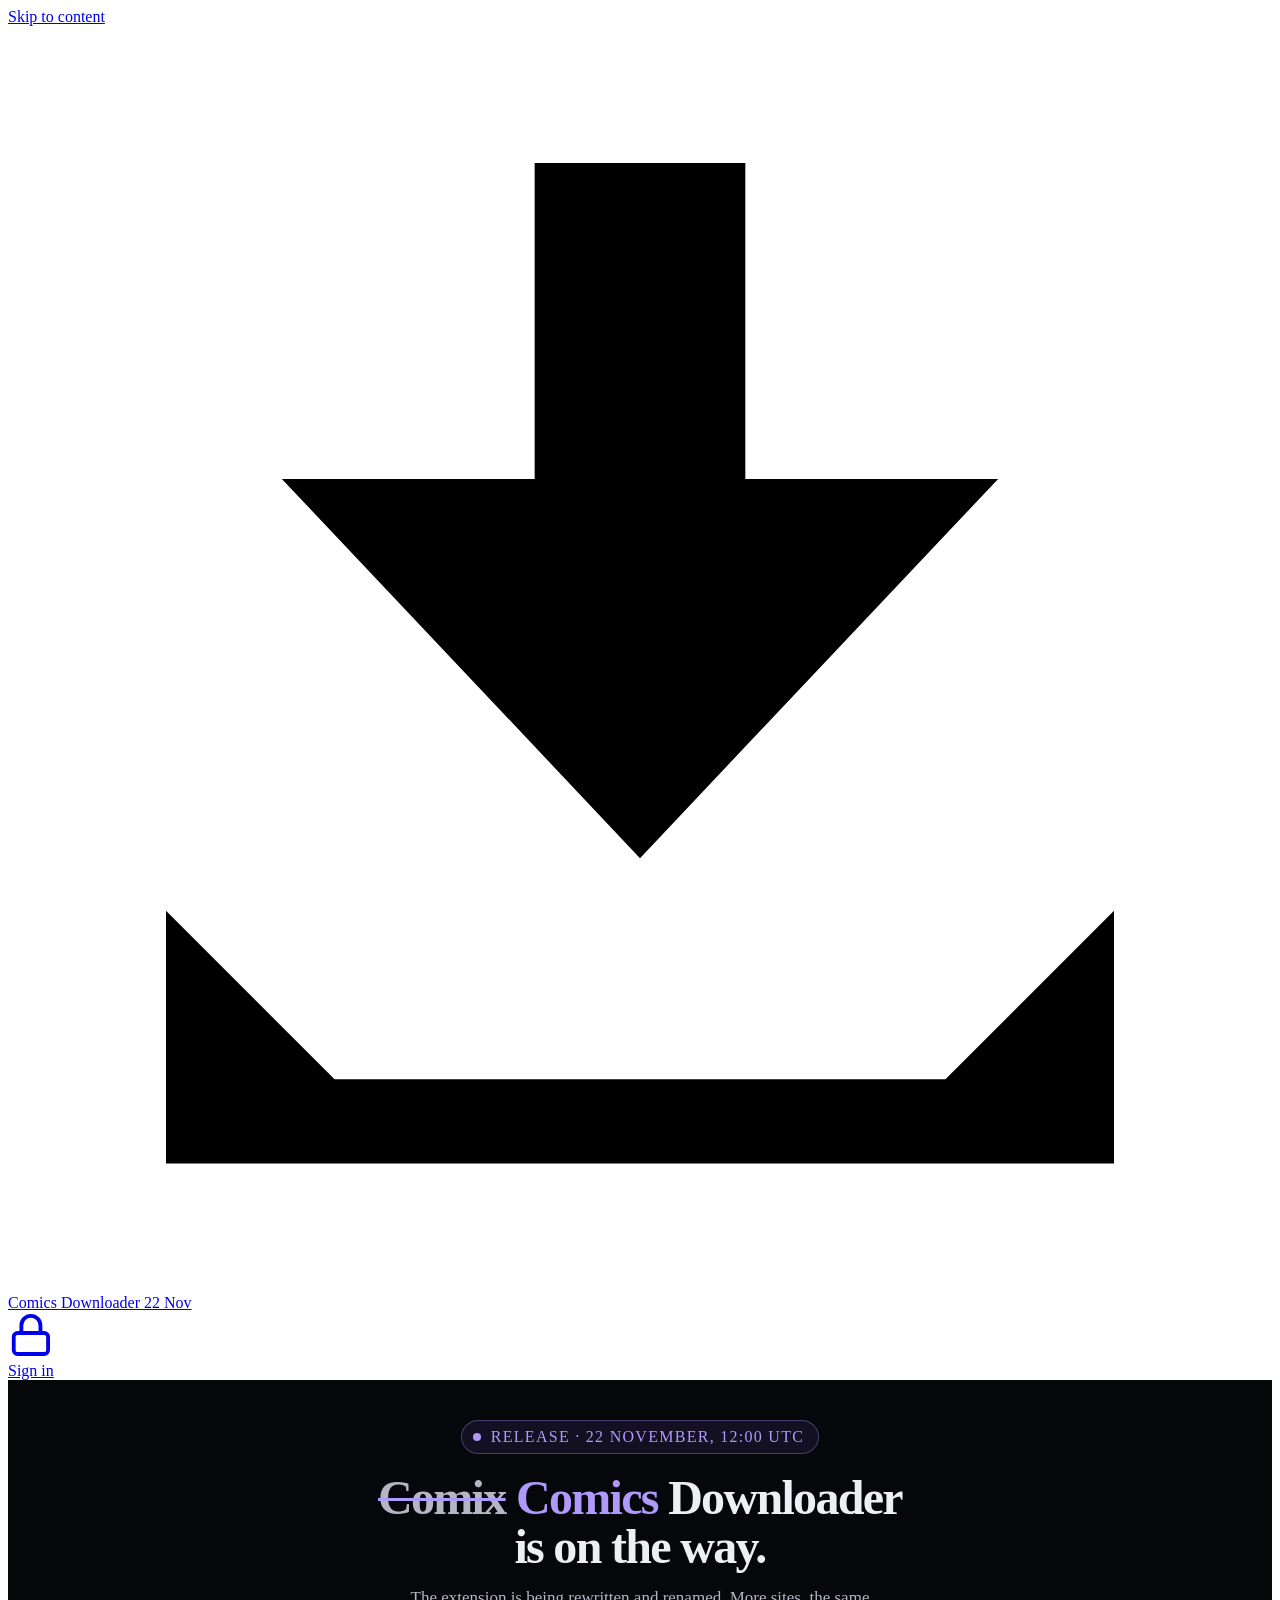
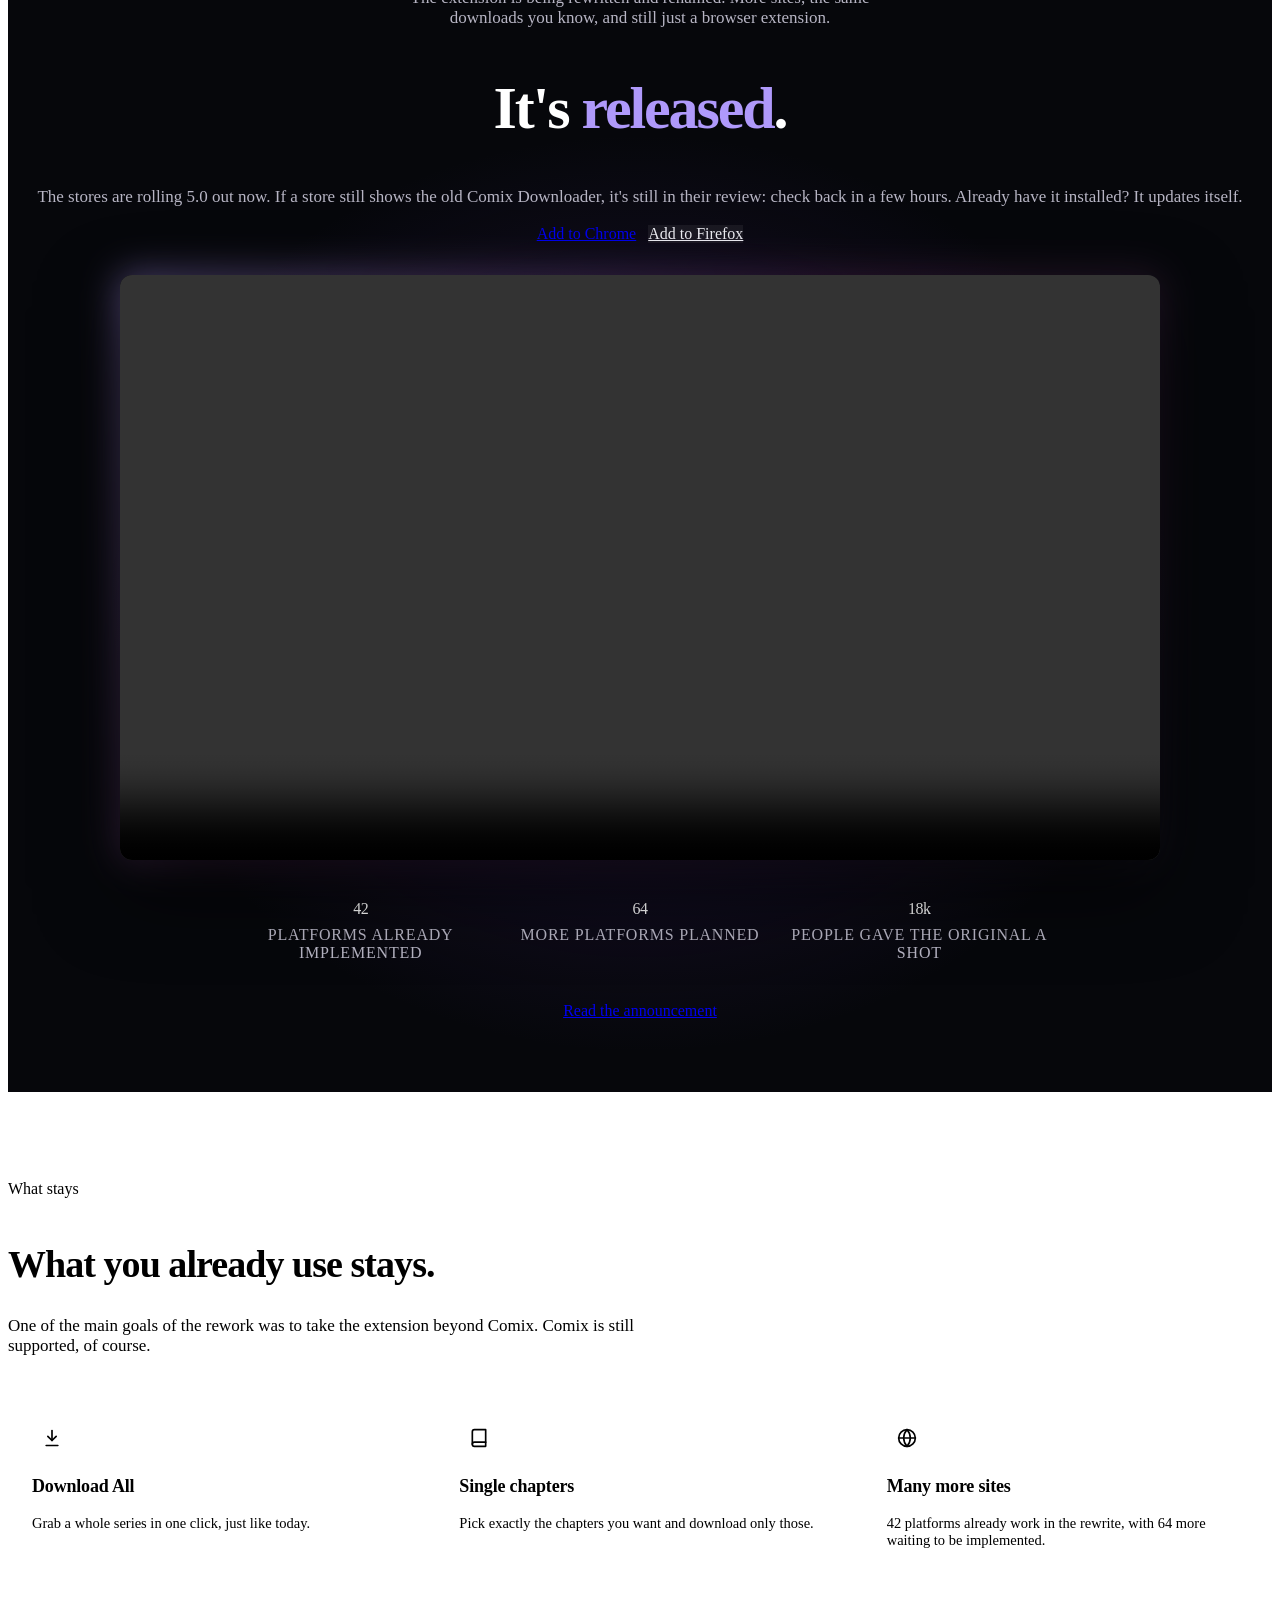
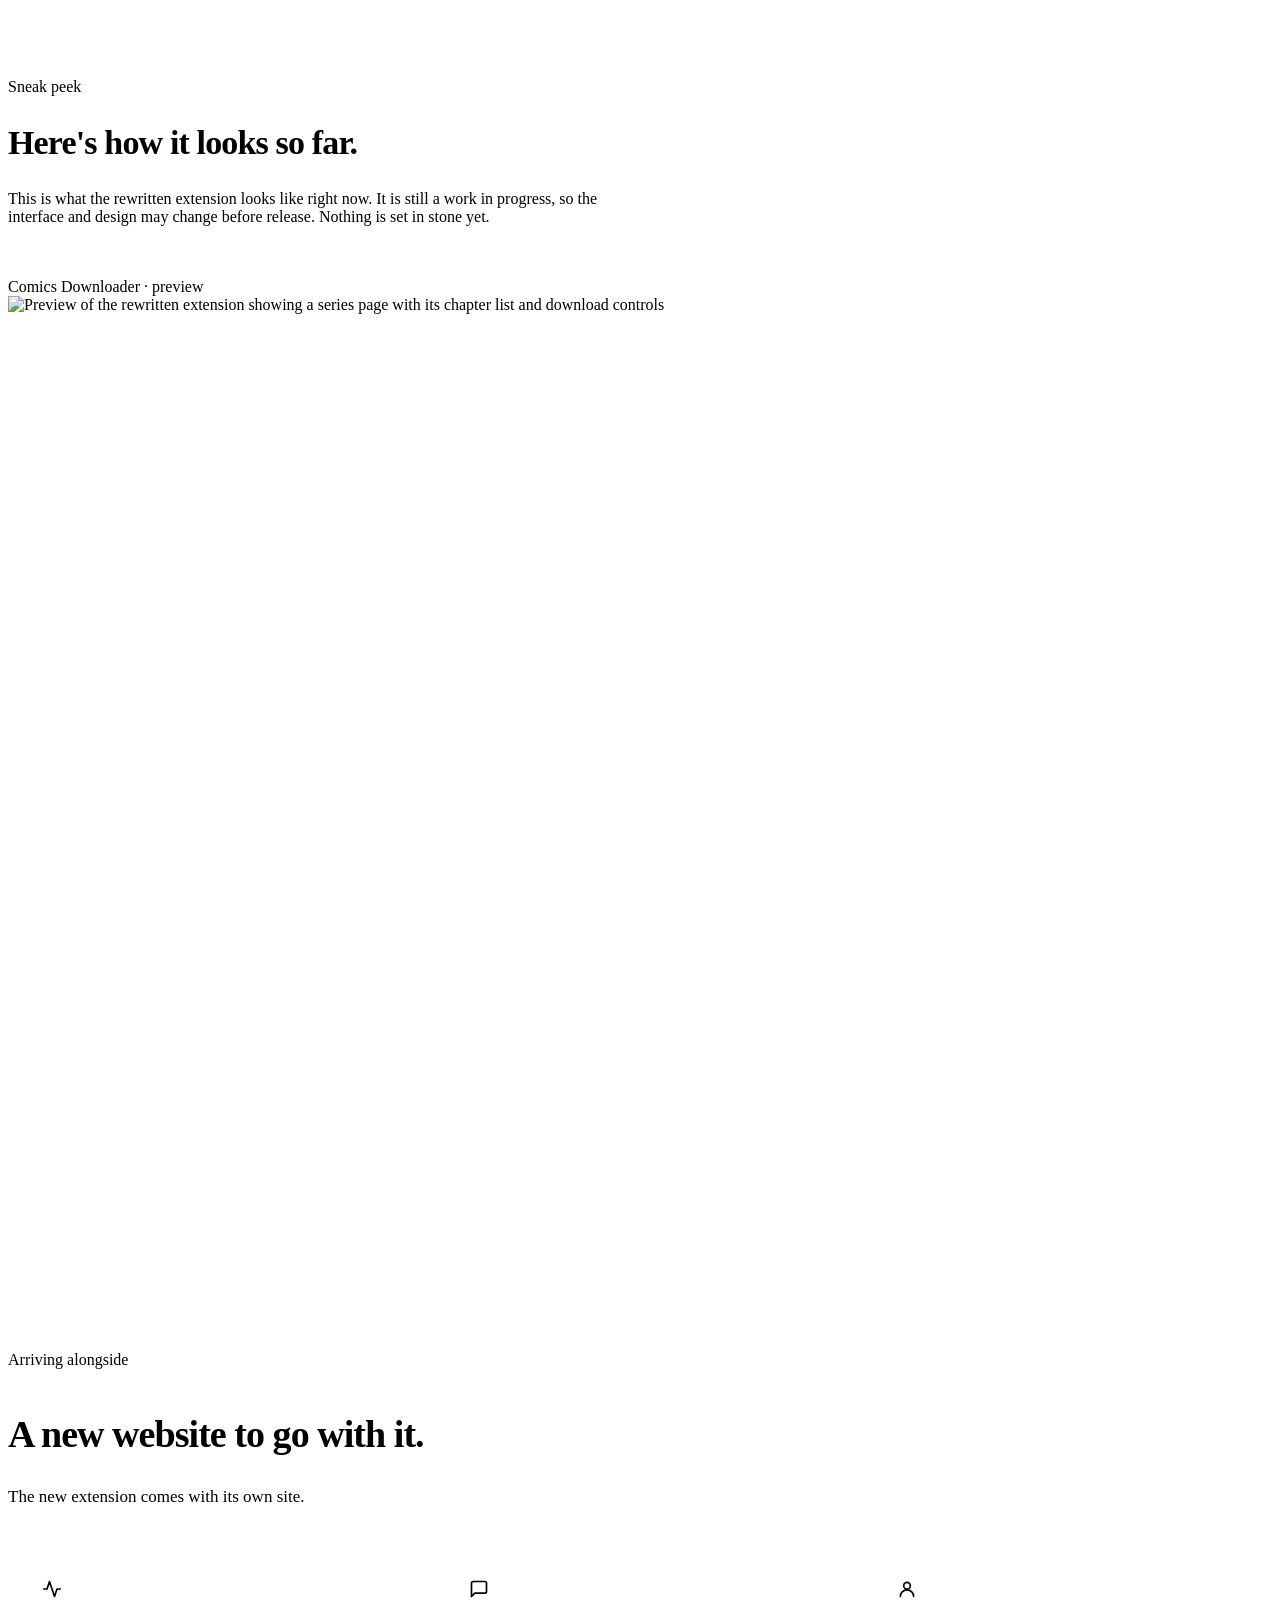
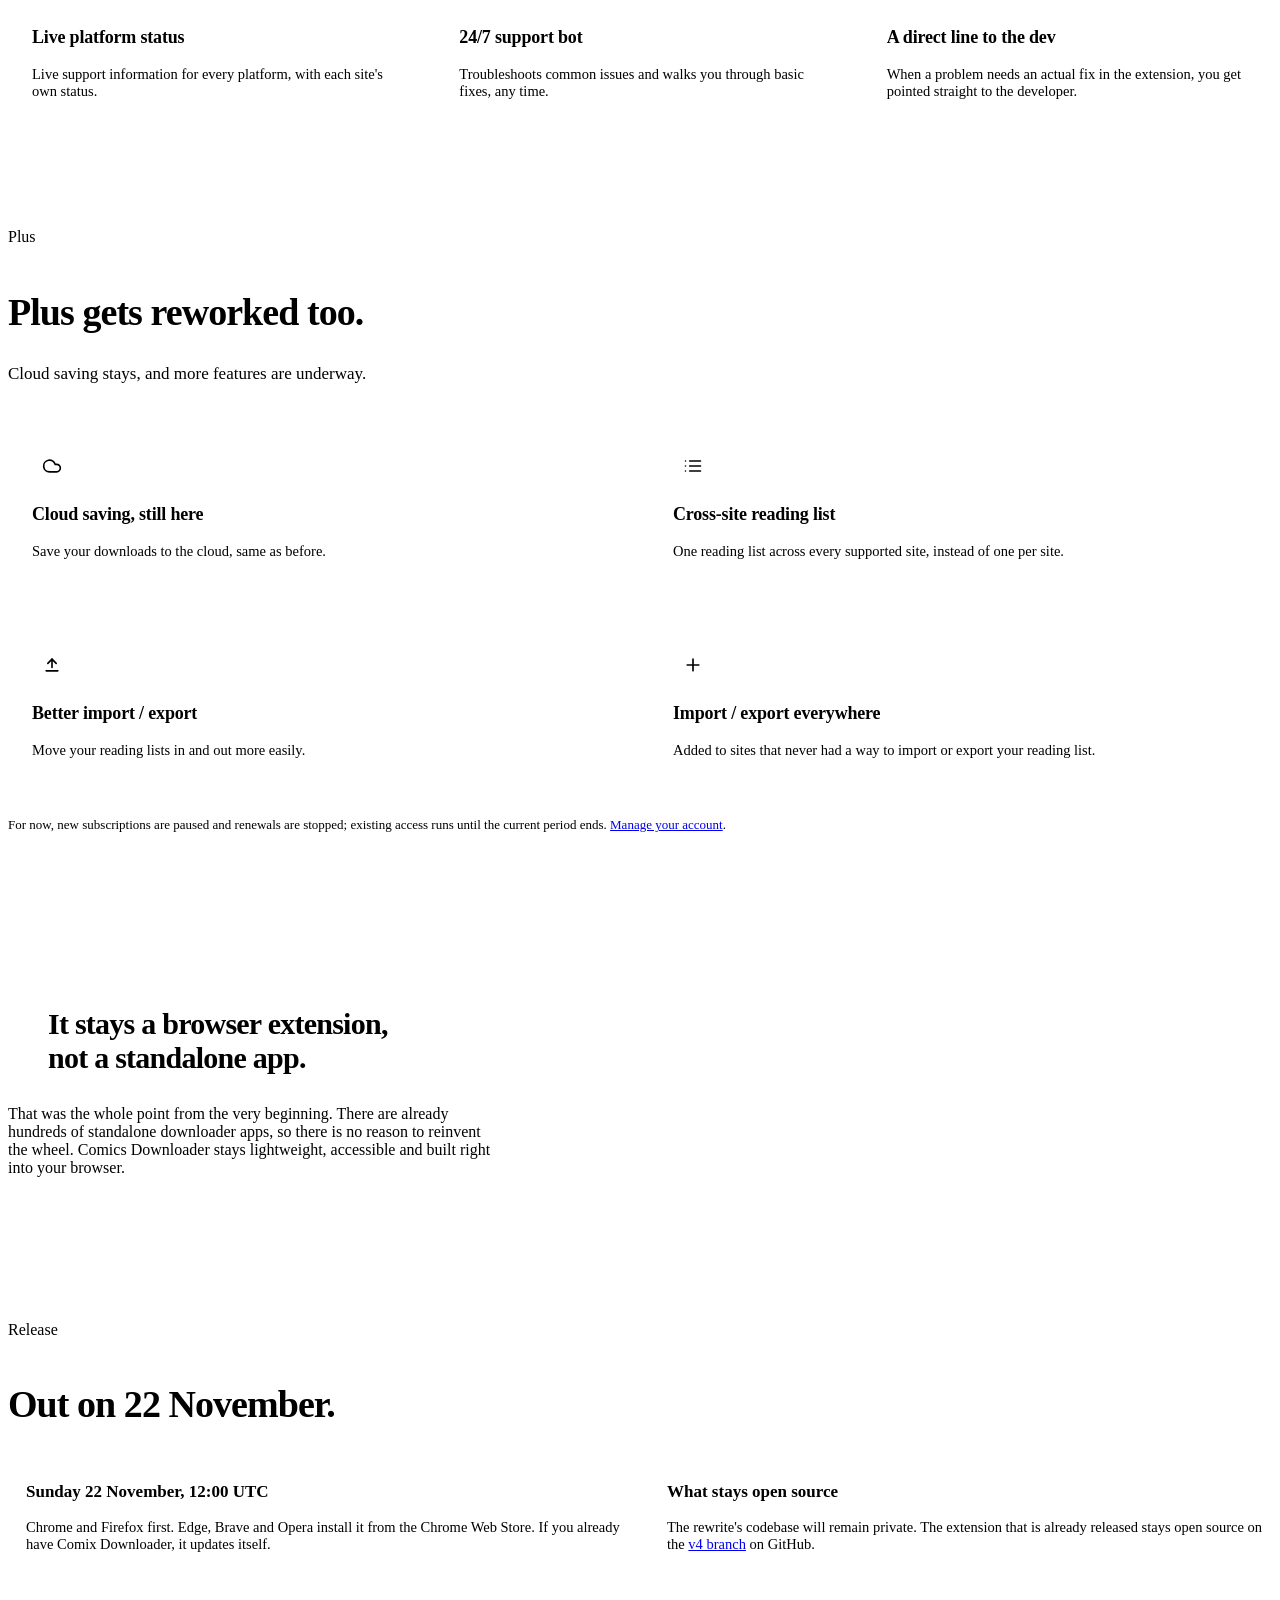
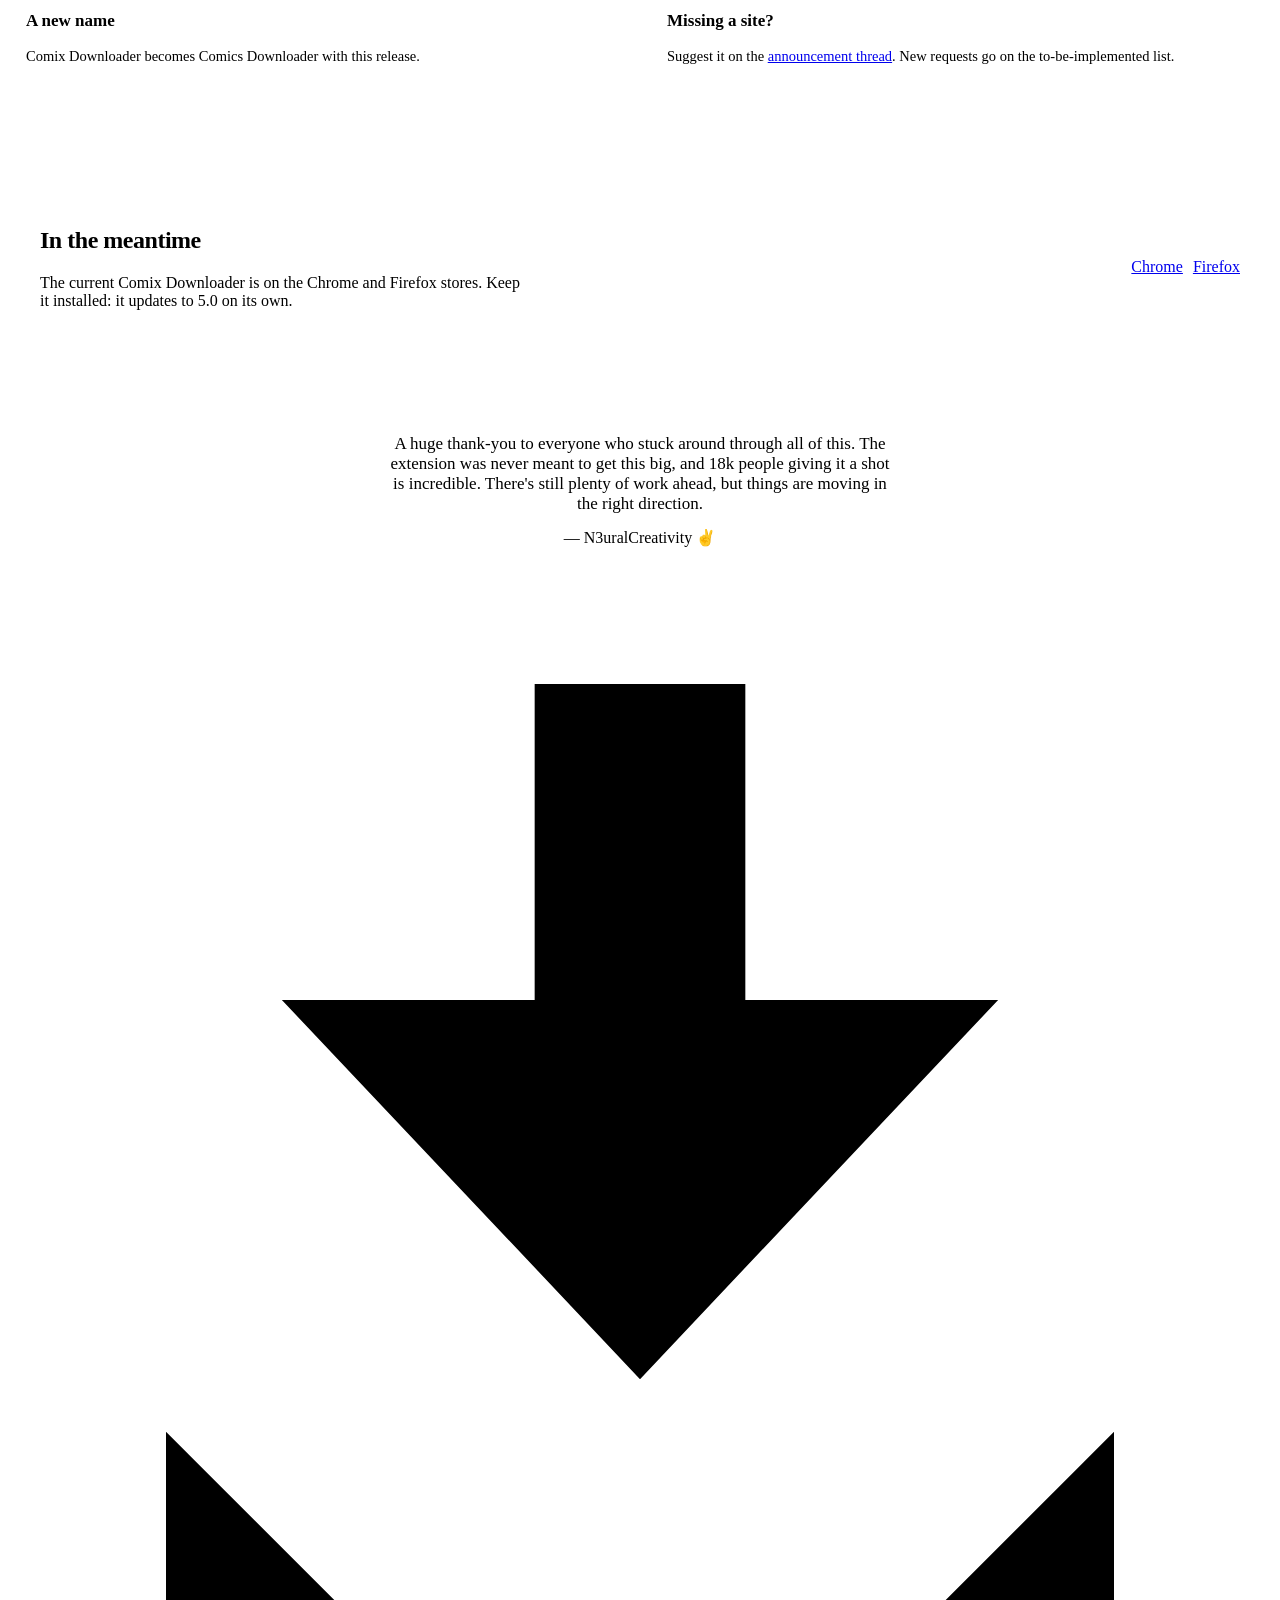
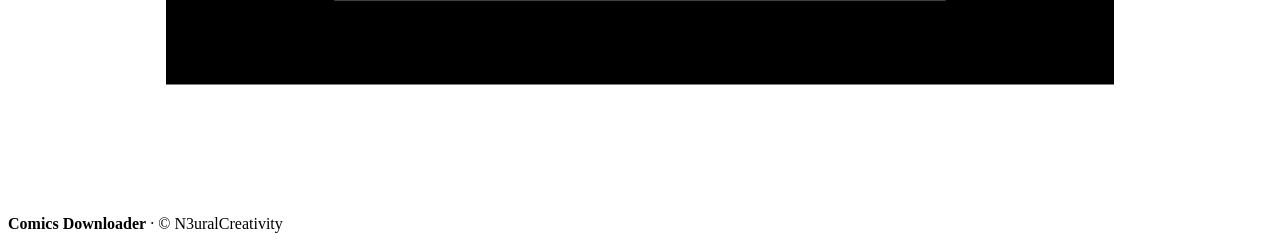
==== docs/index.html @ d779927a "Announcement: at release, say the stores are rolling it out Co-Authored-By: Claude Opus 5.5 <noreply" ====
<!DOCTYPE html>
<html lang="en">
<head>
<meta charset="UTF-8">
<meta name="viewport" content="width=device-width, initial-scale=1.0">
<title>Comics Downloader 5.0 — out on 22 November</title>
<meta name="description" content="Official announcement: Comix Downloader is being rewritten from the ground up and renamed Comics Downloader. A multi-platform browser extension with 42 platforms already implemented and 64 more planned.">
<meta name="theme-color" content="#06070b">
<link rel="canonical" href="https://n3uralcreativity.top/comics-downloader/">
<meta property="og:type" content="website">
<meta property="og:site_name" content="Comics Downloader">
<meta property="og:title" content="Comics Downloader 5.0 — out on 22 November">
<meta property="og:description" content="Comix Downloader is being rewritten and renamed Comics Downloader: a multi-platform downloader that stays a lightweight browser extension.">
<meta property="og:url" content="https://n3uralcreativity.top/comics-downloader/">
<meta property="og:image" content="https://n3uralcreativity.top/comics-downloader/assets/v5-preview.jpg">
<meta property="og:image:width" content="1462">
<meta property="og:image:height" content="967">
<meta property="og:image:alt" content="Work-in-progress preview of the rewritten Comics Downloader extension">
<meta property="og:video" content="https://n3uralcreativity.top/comics-downloader/assets/comics-downloader-promo.mp4">
<meta property="og:video:type" content="video/mp4">
<meta name="twitter:card" content="summary_large_image">
<meta name="twitter:title" content="Comics Downloader 5.0 — out on 22 November">
<meta name="twitter:description" content="Comix Downloader is being rewritten and renamed Comics Downloader: a multi-platform downloader that stays a lightweight browser extension.">
<meta name="twitter:image" content="https://n3uralcreativity.top/comics-downloader/assets/v5-preview.jpg">
<link rel="icon" type="image/png" href="assets/icon128.png?v=2">
<link rel="preload" as="video" href="assets/comics-downloader-promo.mp4" type="video/mp4">
<link rel="stylesheet" href="site.css">
<style>
  /* ── announcement page ── */
  .film {
    --film: #06070b;
    --film-ink: oklch(95% 0.008 290);
    --film-soft: oklch(78% 0.02 290);
    --film-accent: oklch(74% 0.14 293);
    background:
      radial-gradient(60% 50% at 50% 62%, oklch(40% 0.16 293 / 0.35), transparent 70%),
      var(--film);
    color: var(--film-ink);
    overflow: hidden;
  }
  .hero { padding: 40px 0 72px; text-align: center; }
  .badge {
    display: inline-flex;
    align-items: center;
    gap: 10px;
    padding: 7px 14px 7px 11px;
    border: 1px solid oklch(74% 0.14 293 / 0.35);
    border-radius: 999px;
    background: oklch(30% 0.08 293 / 0.35);
    color: var(--film-accent);
    font: 600 12px/1 var(--mono);
    letter-spacing: 0.08em;
    text-transform: uppercase;
  }
  .badge .dot {
    width: 8px; height: 8px; border-radius: 50%;
    background: var(--film-accent);
    box-shadow: 0 0 0 0 oklch(74% 0.14 293 / 0.6);
    animation: pulse 2s ease-out infinite;
  }
  @keyframes pulse { to { box-shadow: 0 0 0 10px oklch(74% 0.14 293 / 0); } }
  .hero h1 {
    margin: 20px auto 0;
    max-width: 26ch;
    font-size: clamp(30px, 4.2vw, 48px);
    line-height: 1.02;
    letter-spacing: -0.035em;
    font-weight: 800;
    text-wrap: balance;
  }
  .rename { white-space: nowrap; }
  .rename s {
    color: var(--film-soft);
    text-decoration-thickness: 0.07em;
    text-decoration-color: var(--film-accent);
  }
  .rename em { font-style: normal; color: var(--film-accent); }
  .hero .lede {
    margin: 16px auto 0;
    max-width: 62ch;
    font-size: 17px;
    color: var(--film-soft);
    text-wrap: pretty;
  }
  .stage { margin: 32px auto 0; max-width: 1040px; position: relative; }
  .stage::before {
    content: "";
    position: absolute;
    inset: -2px;
    border-radius: 14px;
    background: linear-gradient(135deg, oklch(74% 0.14 293 / 0.8), oklch(60% 0.18 330 / 0.4) 45%, oklch(74% 0.14 293 / 0.1));
    filter: blur(18px);
    opacity: 0.55;
  }
  .demo-frame { position: relative; border-radius: 12px; overflow: hidden; box-shadow: 0 30px 80px oklch(0% 0 0 / 0.6); }
  .demo-video { display: block; width: 100%; height: auto; aspect-ratio: 16 / 9; background: var(--film); }
  .demo-frame.is-enhanced .demo-video { cursor: pointer; }
  .demo-toggle {
    position: absolute; right: 14px; bottom: 14px;
    width: 40px; height: 40px;
    display: grid; place-items: center;
    border: 1px solid oklch(100% 0 0 / 0.18);
    border-radius: 50%;
    background: oklch(15% 0.01 290 / 0.6);
    color: oklch(97% 0.005 290);
    cursor: pointer;
    opacity: 0.75;
    transition: opacity .15s, background .15s;
  }
  .demo-toggle[hidden] { display: none; }
  .demo-toggle:hover, .demo-toggle:focus-visible { opacity: 1; background: oklch(25% 0.03 290 / 0.85); }
  .demo-toggle svg { width: 16px; height: 16px; }
  .demo-toggle .i-pause, .demo-frame.is-playing .demo-toggle .i-play { display: none; }
  .demo-frame.is-playing .demo-toggle .i-pause { display: block; }

  .stats {
    display: grid;
    grid-template-columns: repeat(3, 1fr);
    gap: 18px;
    margin: 40px auto 0;
    max-width: 820px;
  }
  .stat .n { font: 800 clamp(30px, 4vw, 42px)/1 var(--font); letter-spacing: -0.03em; color: #fff; }
  .stat .l { margin-top: 8px; font: 500 12px/1.35 var(--mono); color: var(--film-soft); text-transform: uppercase; letter-spacing: 0.05em; }


  /* ── release countdown ── */
  .launch { margin: 30px auto 0; }
  .count { display: flex; justify-content: center; align-items: flex-start; gap: clamp(8px, 1.6vw, 16px); }
  .unit {
    position: relative;
    width: clamp(84px, 15vw, 128px);
    padding: clamp(14px, 2vw, 20px) 0 clamp(12px, 1.6vw, 16px);
    border: 1px solid oklch(74% 0.14 293 / 0.32);
    border-radius: 16px;
    background: linear-gradient(180deg, oklch(27% 0.07 293 / 0.7), oklch(15% 0.03 293 / 0.7));
    box-shadow: inset 0 1px 0 oklch(100% 0 0 / 0.08), 0 14px 40px oklch(0% 0 0 / 0.45), 0 0 0 1px oklch(0% 0 0 / 0.3);
    overflow: hidden;
  }
  /* The seam of a flip clock, across the middle of the digits. */
  .unit::after {
    content: ""; position: absolute; left: 0; right: 0; top: calc(50% - 10px); height: 1px;
    background: oklch(0% 0 0 / 0.45); box-shadow: 0 1px 0 oklch(100% 0 0 / 0.05);
  }
  .unit[hidden], .count .sep[hidden] { display: none; }
  .num {
    display: block;
    font: 800 clamp(40px, 7.4vw, 70px)/1 var(--font);
    letter-spacing: -0.04em;
    font-variant-numeric: tabular-nums;
    color: #fff;
    text-shadow: 0 0 28px oklch(74% 0.14 293 / 0.45);
  }
  .lab { display: block; margin-top: 10px; font: 500 11px/1 var(--mono); letter-spacing: 0.12em; text-transform: uppercase; color: var(--film-soft); }
  .count .sep {
    align-self: center; margin-top: -22px;
    font: 800 clamp(28px, 4.6vw, 44px)/1 var(--font); color: var(--film-accent);
    animation: blink 1s steps(2, jump-none) infinite;
  }
  @keyframes blink { 50% { opacity: 0.25; } }
  .when { margin: 20px auto 0; font-size: 17px; color: var(--film-soft); }
  .when strong { color: var(--film-ink); font-weight: 700; }
  .launch .cta-row { margin-top: 18px !important; }
  .btn-film svg { width: 16px; height: 16px; }
  .out h2 { font-size: clamp(34px, 6vw, 60px); font-weight: 800; letter-spacing: -0.035em; line-height: 1; color: #fff; }
  .out h2 em { font-style: normal; color: var(--film-accent); }
  @media (max-width: 560px) { .count .sep { display: none; } }
  .hero .cta-row { display: flex; gap: 12px; justify-content: center; flex-wrap: wrap; margin-top: 40px; }
  .btn-film { background: oklch(100% 0 0 / 0.06); color: var(--film-ink); border-color: oklch(100% 0 0 / 0.2); }
  .btn-film:hover { background: oklch(100% 0 0 / 0.12); color: #fff; transform: translateY(-1px); }

  section.block { padding: 88px 0 0; }
  .block-head { max-width: 640px; margin-bottom: 36px; }
  .block-head .eyebrow { display: inline-block; margin-bottom: 14px; }
  .block-head h2 { font-size: clamp(28px, 3.4vw, 38px); font-weight: 800; letter-spacing: -0.025em; line-height: 1.08; text-wrap: balance; }
  .block-head p { margin-top: 14px; color: var(--ink-soft); font-size: 17px; }

  .cards { display: grid; grid-template-columns: repeat(3, 1fr); gap: 18px; }
  .card {
    background: var(--surface);
    border: 1px solid var(--line);
    border-radius: var(--radius);
    padding: 26px 24px;
    box-shadow: var(--shadow-sm);
    transition: transform .2s ease, box-shadow .2s ease;
  }
  .card:hover { transform: translateY(-3px); box-shadow: var(--shadow-md); }
  .card .ic {
    width: 40px; height: 40px;
    display: grid; place-items: center;
    border-radius: 10px;
    background: var(--accent-wash);
    color: var(--accent);
    margin-bottom: 18px;
  }
  .card .ic svg { width: 20px; height: 20px; }
  .card h3 { font-size: 18px; font-weight: 700; letter-spacing: -0.01em; }
  .card p { margin-top: 8px; color: var(--ink-soft); font-size: 14.5px; }
  /* only one nav item on this page: always show it, no burger */
  .nav .nav-solo { display: flex; }
  .nav .nav-solo .nav-signin::before { display: none; }
  @media (max-width: 720px) {
    .nav .nav-solo { position: static; padding: 0; border: 0; background: none; box-shadow: none; flex-direction: row; }
    .nav .nav-solo .nav-signin { width: auto; margin: 0; padding: 8px 14px; }
  }
  .cards-2 { grid-template-columns: repeat(2, 1fr); }
  .plus-note { margin-top: 18px; font-size: 13px; color: var(--muted); }
  .card .note { margin-top: 12px; font-size: 13px; color: var(--muted); }

  .split { display: grid; grid-template-columns: 1fr; gap: 36px; }
  .split > .reveal:not(.shot-wrap) { order: -1; max-width: 640px; }
  .shot-wrap { position: relative; }
  .shot img { display: block; height: auto; } /* keep the GIF's aspect ratio; the height attribute alone would stretch it */
  .wip {
    position: absolute; top: -12px; right: 18px;
    padding: 6px 10px;
    border-radius: 6px;
    background: var(--ink);
    color: #fff;
    font: 600 11px/1 var(--mono);
    letter-spacing: 0.06em;
    text-transform: uppercase;
    box-shadow: var(--shadow-md);
  }
  .split h2 { font-size: clamp(26px, 3vw, 34px); font-weight: 800; letter-spacing: -0.025em; line-height: 1.1; }
  .split p { margin-top: 14px; color: var(--ink-soft); }

  .pledge {
    margin-top: 88px;
    padding: 56px 0;
    background: var(--surface-2);
    border-block: 1px solid var(--line);
  }
  .pledge blockquote {
    max-width: 30ch;
    font-size: clamp(22px, 2.6vw, 30px);
    font-weight: 800;
    letter-spacing: -0.025em;
    line-height: 1.12;
    text-wrap: balance;
  }
  .pledge blockquote em { font-style: normal; color: var(--accent); }
  .pledge p { margin-top: 16px; max-width: 62ch; color: var(--ink-soft); }

  .facts { display: grid; grid-template-columns: repeat(2, 1fr); gap: 18px; }
  .fact { border-left: 3px solid var(--accent); padding: 4px 0 4px 18px; }
  .fact h3 { font-size: 17px; font-weight: 700; }
  .fact p { margin-top: 6px; color: var(--ink-soft); font-size: 14.5px; }

  .meanwhile {
    margin-top: 88px;
    border: 1px solid var(--accent-line);
    background: var(--accent-wash);
    border-radius: 14px;
    padding: 36px 32px;
    display: grid;
    grid-template-columns: 1fr auto;
    gap: 24px 40px;
    align-items: center;
  }
  .meanwhile h2 { font-size: 24px; font-weight: 800; letter-spacing: -0.02em; }
  .meanwhile p { margin-top: 8px; color: var(--ink-soft); max-width: 60ch; }
  .meanwhile .cta-row { display: flex; gap: 10px; flex-wrap: wrap; }

  .thanks { margin-top: 72px; text-align: center; }
  .thanks p { max-width: 60ch; margin: 0 auto; color: var(--ink-soft); font-size: 17px; }
  .thanks .sig { margin-top: 14px; font: 600 13px/1 var(--mono); color: var(--muted); }

  /* scroll reveal, only when site JS runs and motion is allowed */
  .js .reveal { opacity: 0; transform: translateY(18px); transition: opacity .6s ease, transform .6s ease; }
  .js .reveal.in { opacity: 1; transform: none; }

  @media (max-width: 860px) {
    .cards, .split, .facts, .meanwhile { grid-template-columns: 1fr; }
  }
  @media (max-width: 560px) {
    .hero { padding: 44px 0 56px; }
    .stats { grid-template-columns: 1fr; gap: 22px; }
    .rename { white-space: normal; }
    .meanwhile { padding: 28px 20px; }
  }
  @media (prefers-reduced-motion: reduce) {
    .badge .dot { animation: none; }
    .count .sep { animation: none; }
    .js .reveal { opacity: 1; transform: none; transition: none; }
    .card, .card:hover { transition: none; transform: none; }
  }
</style>
</head>
<body>
<a class="skip-link" href="#main">Skip to content</a>

<header class="nav">
  <div class="nav-inner">
    <a class="brand" href="index.html">
      <svg class="cdl-mark" viewBox="0 0 24 24" aria-hidden="true"><polygon class="glow" points="10,2.6 14,2.6 14,8.6 18.8,8.6 12,15.8 5.2,8.6 10,8.6"/><path class="ink" d="M3 16.8 6.2 20h11.6l3.2-3.2v4.8H3z"/></svg>
      Comics Downloader
      <span class="ver">22 Nov</span>
    </a>
    <nav class="nav-links nav-solo" aria-label="Account">
    <a class="nav-signin" href="https://plus.n3uralcreativity.top/account?mode=login"><svg aria-hidden="true" viewBox="0 0 24 24" fill="none" stroke="currentColor" stroke-width="2" stroke-linecap="round" stroke-linejoin="round"><rect width="18" height="11" x="3" y="11" rx="2"/><path d="M7 11V7a5 5 0 0 1 10 0v4"/></svg>Sign in</a></nav>
  </div>
</header>

<main id="main">

<section class="film">
  <div class="container hero">
    <span class="badge"><span class="dot"></span>Release · 22 November, 12:00 UTC</span>
    <h1><span class="rename"><s>Comix</s> <em>Comics</em></span> Downloader is on the way.</h1>
    <p class="lede">The extension is being rewritten and renamed. More sites, the same downloads you know, and still just a browser extension.</p>
    <div class="launch" data-launch="2026-11-22T12:00:00Z">
      <div class="before">
        <div class="count" role="timer" aria-label="Time left until the release">
          <div class="unit" data-u="d" hidden><span class="num">0</span><span class="lab">days</span></div>
          <span class="sep" data-u="d" aria-hidden="true" hidden>:</span>
          <div class="unit" data-u="h"><span class="num">--</span><span class="lab">hours</span></div>
          <span class="sep" aria-hidden="true">:</span>
          <div class="unit" data-u="m"><span class="num">--</span><span class="lab">minutes</span></div>
          <span class="sep" aria-hidden="true">:</span>
          <div class="unit" data-u="s"><span class="num">--</span><span class="lab">seconds</span></div>
        </div>
        <p class="when">On Chrome and Firefox, <strong><time datetime="2026-11-22T12:00:00Z">Sunday 22 November at 12:00 UTC</time></strong></p>
        <div class="cta-row">
          <a class="btn btn-film" href="https://calendar.google.com/calendar/render?action=TEMPLATE&amp;text=Comics+Downloader+5.0+comes+out&amp;dates=20261122T120000Z/20261122T123000Z&amp;details=Comix+Downloader+5.0%2C+renamed+Comics+Downloader%2C+comes+out+on+Chrome+and+Firefox.&amp;location=https%3A%2F%2Fn3uralcreativity.top%2Fcomics-downloader%2F" target="_blank" rel="noopener"><svg aria-hidden="true" viewBox="0 0 24 24" fill="none" stroke="currentColor" stroke-width="2" stroke-linecap="round" stroke-linejoin="round"><rect x="3" y="4.5" width="18" height="16" rx="2"/><path d="M3 9.5h18M8 2.5v4M16 2.5v4"/></svg>Google Calendar</a>
          <a class="btn btn-film" href="assets/release.ics" download="comics-downloader-5.0.ics"><svg aria-hidden="true" viewBox="0 0 24 24" fill="none" stroke="currentColor" stroke-width="2" stroke-linecap="round" stroke-linejoin="round"><rect x="3" y="4.5" width="18" height="16" rx="2"/><path d="M3 9.5h18M8 2.5v4M16 2.5v4"/></svg>Apple, Outlook (.ics)</a>
        </div>
      </div>
      <div class="out" hidden>
        <h2>It's <em>released</em>.</h2>
        <p class="when">The stores are rolling 5.0 out now. If a store still shows the old Comix Downloader, it's still in their review: check back in a few hours. Already have it installed? It updates itself.</p>
        <div class="cta-row">
          <a class="btn btn-primary" href="https://chromewebstore.google.com/detail/nojjjpmicodkodnnllbdolpglhlclpdp" target="_blank" rel="noopener">Add to Chrome</a>
          <a class="btn btn-film" href="https://addons.mozilla.org/en-US/firefox/addon/comix-chapter-downloader/" target="_blank" rel="noopener">Add to Firefox</a>
        </div>
      </div>
    </div>

    <div class="stage">
      <div class="demo-frame">
        <video class="demo-video" data-play-in-view autoplay controls muted loop playsinline preload="auto"
          width="1920" height="1080"
          aria-label="Comics Downloader promotional video">
          <source src="assets/comics-downloader-promo.mp4" type="video/mp4">
        </video>
        <button type="button" class="demo-toggle" aria-label="Play the video" hidden>
          <svg class="i-play" aria-hidden="true" viewBox="0 0 24 24" fill="currentColor"><path d="M8 5.5v13l10.5-6.5z"/></svg>
          <svg class="i-pause" aria-hidden="true" viewBox="0 0 24 24" fill="currentColor"><rect x="6.5" y="5" width="4" height="14" rx="1"/><rect x="13.5" y="5" width="4" height="14" rx="1"/></svg>
        </button>
      </div>
    </div>

    <div class="stats">
      <div class="stat"><div class="n">42</div><div class="l">platforms already implemented</div></div>
      <div class="stat"><div class="n">64</div><div class="l">more platforms planned</div></div>
      <div class="stat"><div class="n">18k</div><div class="l">people gave the original a shot</div></div>
    </div>

    <div class="cta-row">
      <a class="btn btn-primary" href="https://github.com/N3uralCreativity/comics-downloader/issues/41" target="_blank" rel="noopener">Read the announcement</a>
    </div>
  </div>
</section>

<section class="block">
  <div class="container">
    <div class="block-head reveal">
      <span class="eyebrow">What stays</span>
      <h2>What you already use stays.</h2>
      <p>One of the main goals of the rework was to take the extension beyond Comix. Comix is still supported, of course.</p>
    </div>
    <div class="cards">
      <div class="card reveal">
        <div class="ic"><svg aria-hidden="true" viewBox="0 0 24 24" fill="none" stroke="currentColor" stroke-width="2" stroke-linecap="round" stroke-linejoin="round"><path d="M12 3v12"/><path d="m7 10 5 5 5-5"/><path d="M5 21h14"/></svg></div>
        <h3>Download All</h3>
        <p>Grab a whole series in one click, just like today.</p>
      </div>
      <div class="card reveal">
        <div class="ic"><svg aria-hidden="true" viewBox="0 0 24 24" fill="none" stroke="currentColor" stroke-width="2" stroke-linecap="round" stroke-linejoin="round"><path d="M4 19.5A2.5 2.5 0 0 1 6.5 17H20"/><path d="M6.5 2H20v20H6.5A2.5 2.5 0 0 1 4 19.5v-15A2.5 2.5 0 0 1 6.5 2z"/></svg></div>
        <h3>Single chapters</h3>
        <p>Pick exactly the chapters you want and download only those.</p>
      </div>
      <div class="card reveal">
        <div class="ic"><svg aria-hidden="true" viewBox="0 0 24 24" fill="none" stroke="currentColor" stroke-width="2" stroke-linecap="round" stroke-linejoin="round"><circle cx="12" cy="12" r="10"/><path d="M2 12h20"/><path d="M12 2a15.3 15.3 0 0 1 4 10 15.3 15.3 0 0 1-4 10 15.3 15.3 0 0 1-4-10 15.3 15.3 0 0 1 4-10z"/></svg></div>
        <h3>Many more sites</h3>
        <p>42 platforms already work in the rewrite, with 64 more waiting to be implemented.</p>
      </div>
    </div>
  </div>
</section>

<section class="block">
  <div class="container split">
    <div class="shot-wrap reveal">
      <span class="wip">Work in progress</span>
      <div class="shot">
        <div class="shot-chrome"><i></i><i></i><i></i><span class="addr">Comics Downloader · preview</span></div>
        <img src="assets/v5-preview.gif" width="1462" height="967" loading="lazy" alt="Preview of the rewritten extension showing a series page with its chapter list and download controls">
      </div>
    </div>
    <div class="reveal">
      <span class="eyebrow">Sneak peek</span>
      <h2>Here's how it looks so far.</h2>
      <p>This is what the rewritten extension looks like right now. It is still a work in progress, so the interface and design may change before release. Nothing is set in stone yet.</p>
    </div>
  </div>
</section>

<section class="block">
  <div class="container">
    <div class="block-head reveal">
      <span class="eyebrow">Arriving alongside</span>
      <h2>A new website to go with it.</h2>
      <p>The new extension comes with its own site.</p>
    </div>
    <div class="cards">
      <div class="card reveal">
        <div class="ic"><svg aria-hidden="true" viewBox="0 0 24 24" fill="none" stroke="currentColor" stroke-width="2" stroke-linecap="round" stroke-linejoin="round"><path d="M22 12h-4l-3 9L9 3l-3 9H2"/></svg></div>
        <h3>Live platform status</h3>
        <p>Live support information for every platform, with each site's own status.</p>
      </div>
      <div class="card reveal">
        <div class="ic"><svg aria-hidden="true" viewBox="0 0 24 24" fill="none" stroke="currentColor" stroke-width="2" stroke-linecap="round" stroke-linejoin="round"><path d="M21 15a2 2 0 0 1-2 2H7l-4 4V5a2 2 0 0 1 2-2h14a2 2 0 0 1 2 2z"/></svg></div>
        <h3>24/7 support bot</h3>
        <p>Troubleshoots common issues and walks you through basic fixes, any time.</p>
      </div>
      <div class="card reveal">
        <div class="ic"><svg aria-hidden="true" viewBox="0 0 24 24" fill="none" stroke="currentColor" stroke-width="2" stroke-linecap="round" stroke-linejoin="round"><circle cx="12" cy="8" r="4"/><path d="M4 21a8 8 0 0 1 16 0"/></svg></div>
        <h3>A direct line to the dev</h3>
        <p>When a problem needs an actual fix in the extension, you get pointed straight to the developer.</p>
      </div>
    </div>
  </div>
</section>

<section class="block">
  <div class="container">
    <div class="block-head reveal">
      <span class="eyebrow">Plus</span>
      <h2>Plus gets reworked too.</h2>
      <p>Cloud saving stays, and more features are underway.</p>
    </div>
    <div class="cards cards-2">
      <div class="card reveal">
        <div class="ic"><svg aria-hidden="true" viewBox="0 0 24 24" fill="none" stroke="currentColor" stroke-width="2" stroke-linecap="round" stroke-linejoin="round"><path d="M17.5 19H9a7 7 0 1 1 6.71-9h1.79a4.5 4.5 0 1 1 0 9z"/></svg></div>
        <h3>Cloud saving, still here</h3>
        <p>Save your downloads to the cloud, same as before.</p>
      </div>
      <div class="card reveal">
        <div class="ic"><svg aria-hidden="true" viewBox="0 0 24 24" fill="none" stroke="currentColor" stroke-width="2" stroke-linecap="round" stroke-linejoin="round"><path d="M8 6h13M8 12h13M8 18h13M3 6h.01M3 12h.01M3 18h.01"/></svg></div>
        <h3>Cross-site reading list</h3>
        <p>One reading list across every supported site, instead of one per site.</p>
      </div>
      <div class="card reveal">
        <div class="ic"><svg aria-hidden="true" viewBox="0 0 24 24" fill="none" stroke="currentColor" stroke-width="2" stroke-linecap="round" stroke-linejoin="round"><path d="M7 10l5-5 5 5"/><path d="M12 5v10"/><path d="M5 19h14"/></svg></div>
        <h3>Better import / export</h3>
        <p>Move your reading lists in and out more easily.</p>
      </div>
      <div class="card reveal">
        <div class="ic"><svg aria-hidden="true" viewBox="0 0 24 24" fill="none" stroke="currentColor" stroke-width="2" stroke-linecap="round" stroke-linejoin="round"><path d="M12 5v14M5 12h14"/></svg></div>
        <h3>Import / export everywhere</h3>
        <p>Added to sites that never had a way to import or export your reading list.</p>
      </div>
    </div>
    <p class="plus-note reveal">For now, new subscriptions are paused and renewals are stopped; existing access runs until the current period ends. <a href="https://plus.n3uralcreativity.top/account?mode=login">Manage your account</a>.</p>
  </div>
</section>

<section class="pledge">
  <div class="container reveal">
    <blockquote>It stays a browser extension, not a standalone app.</blockquote>
    <p>That was the whole point from the very beginning. There are already hundreds of standalone downloader apps, so there is no reason to reinvent the wheel. Comics Downloader stays lightweight, accessible and built right into your browser.</p>
  </div>
</section>

<section class="block" style="padding-top:72px">
  <div class="container">
    <div class="block-head reveal">
      <span class="eyebrow">Release</span>
      <h2>Out on 22 November.</h2>
    </div>
    <div class="facts">
      <div class="fact reveal">
        <h3>Sunday 22 November, 12:00 UTC</h3>
        <p>Chrome and Firefox first. Edge, Brave and Opera install it from the Chrome Web Store. If you already have Comix Downloader, it updates itself.</p>
      </div>
      <div class="fact reveal">
        <h3>What stays open source</h3>
        <p>The rewrite's codebase will remain private. The extension that is already released stays open source on the <a href="https://github.com/N3uralCreativity/comics-downloader/tree/v4" target="_blank" rel="noopener">v4 branch</a> on GitHub.</p>
      </div>
      <div class="fact reveal">
        <h3>A new name</h3>
        <p>Comix Downloader becomes Comics Downloader with this release.</p>
      </div>
      <div class="fact reveal">
        <h3>Missing a site?</h3>
        <p>Suggest it on the <a href="https://github.com/N3uralCreativity/comics-downloader/issues/41" target="_blank" rel="noopener">announcement thread</a>. New requests go on the to-be-implemented list.</p>
      </div>
    </div>

    <div class="meanwhile reveal">
      <div>
        <h2>In the meantime</h2>
        <p>The current Comix Downloader is on the Chrome and Firefox stores. Keep it installed: it updates to 5.0 on its own.</p>
      </div>
      <div class="cta-row">
        <a class="btn btn-primary" href="https://chromewebstore.google.com/detail/nojjjpmicodkodnnllbdolpglhlclpdp" target="_blank" rel="noopener">Chrome</a>
        <a class="btn btn-ghost" href="https://addons.mozilla.org/en-US/firefox/addon/comix-chapter-downloader/" target="_blank" rel="noopener">Firefox</a>
      </div>
    </div>

    <div class="thanks reveal">
      <p>A huge thank-you to everyone who stuck around through all of this. The extension was never meant to get this big, and 18k people giving it a shot is incredible. There's still plenty of work ahead, but things are moving in the right direction.</p>
      <p class="sig">— N3uralCreativity ✌️</p>
    </div>
  </div>
</section>

</main>

<footer class="footer">
  <div class="footer-inner">
    <span class="brand" style="font-weight:700;"><svg class="cdl-mark" viewBox="0 0 24 24" aria-hidden="true"><polygon class="glow" points="10,2.6 14,2.6 14,8.6 18.8,8.6 12,15.8 5.2,8.6 10,8.6"/><path class="ink" d="M3 16.8 6.2 20h11.6l3.2-3.2v4.8H3z"/></svg>Comics Downloader</span>
    <span class="sep">·</span>
    <span>© N3uralCreativity</span>
  </div>
</footer>

<script src="site.js" defer></script>
<script>
  // Release countdown: ticks every second, shows the time in the visitor's own zone, and turns into the store buttons at 12:00 UTC.
  (function () {
    var root = document.querySelector("[data-launch]");
    if (!root) return;
    var at = Date.parse(root.dataset.launch);
    var still = matchMedia("(prefers-reduced-motion: reduce)").matches;
    var time = root.querySelector(".when time");
    time.textContent = new Date(at).toLocaleString(undefined, { weekday: "long", day: "numeric", month: "long", hour: "2-digit", minute: "2-digit" }) + " your time";
    time.title = "12:00 UTC";
    var units = {};
    root.querySelectorAll(".unit").forEach(function (u) { units[u.dataset.u] = u.querySelector(".num"); });
    function set(k, v) {
      var el = units[k], text = k === "d" ? String(v) : String(v).padStart(2, "0");
      if (el.textContent === text) return;
      el.textContent = text;
      if (!still && el.animate) el.animate([{ transform: "translateY(-30%)", opacity: 0 }, { transform: "none", opacity: 1 }], { duration: 380, easing: "cubic-bezier(.2,.8,.2,1)" });
    }
    function tick() {
      var left = Math.max(0, Math.ceil((at - Date.now()) / 1000));
      if (!left) {
        root.querySelector(".before").hidden = true;
        root.querySelector(".out").hidden = false;
        return clearInterval(id);
      }
      var d = Math.floor(left / 86400);
      root.querySelectorAll('[data-u="d"]').forEach(function (e) { e.hidden = !d; });
      set("d", d);
      set("h", Math.floor(left / 3600) % 24);
      set("m", Math.floor(left / 60) % 60);
      set("s", left % 60);
    }
    var id = setInterval(tick, 1000);
    tick();
  })();
</script>
<script>
  // Scroll reveal: progressive enhancement, skipped with reduced motion or no IntersectionObserver.
  (function () {
    if (!("IntersectionObserver" in window) || matchMedia("(prefers-reduced-motion: reduce)").matches) return;
    document.documentElement.classList.add("js");
    var io = new IntersectionObserver(function (es) {
      es.forEach(function (e) { if (e.isIntersecting) { e.target.classList.add("in"); io.unobserve(e.target); } });
    }, { threshold: 0.15 });
    document.querySelectorAll(".reveal").forEach(function (el) { io.observe(el); });
  })();
</script>
</body>
</html>
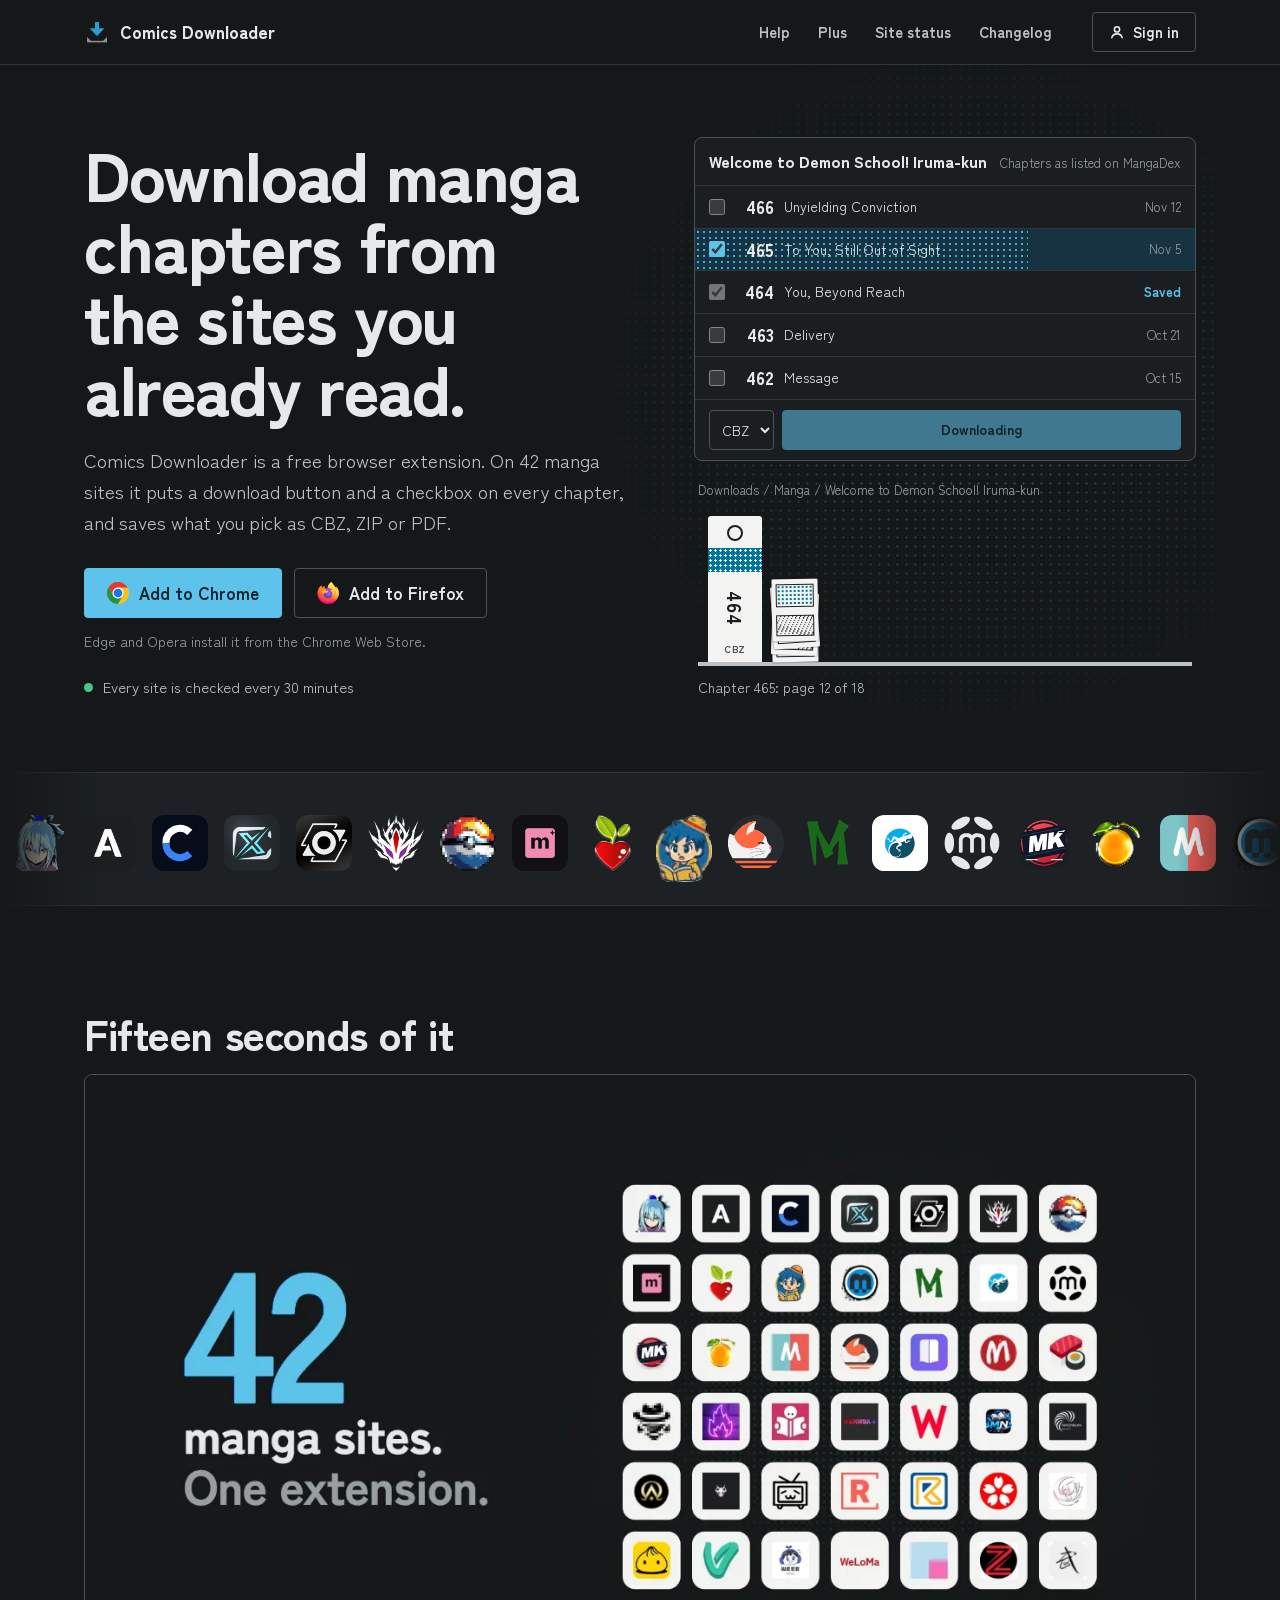
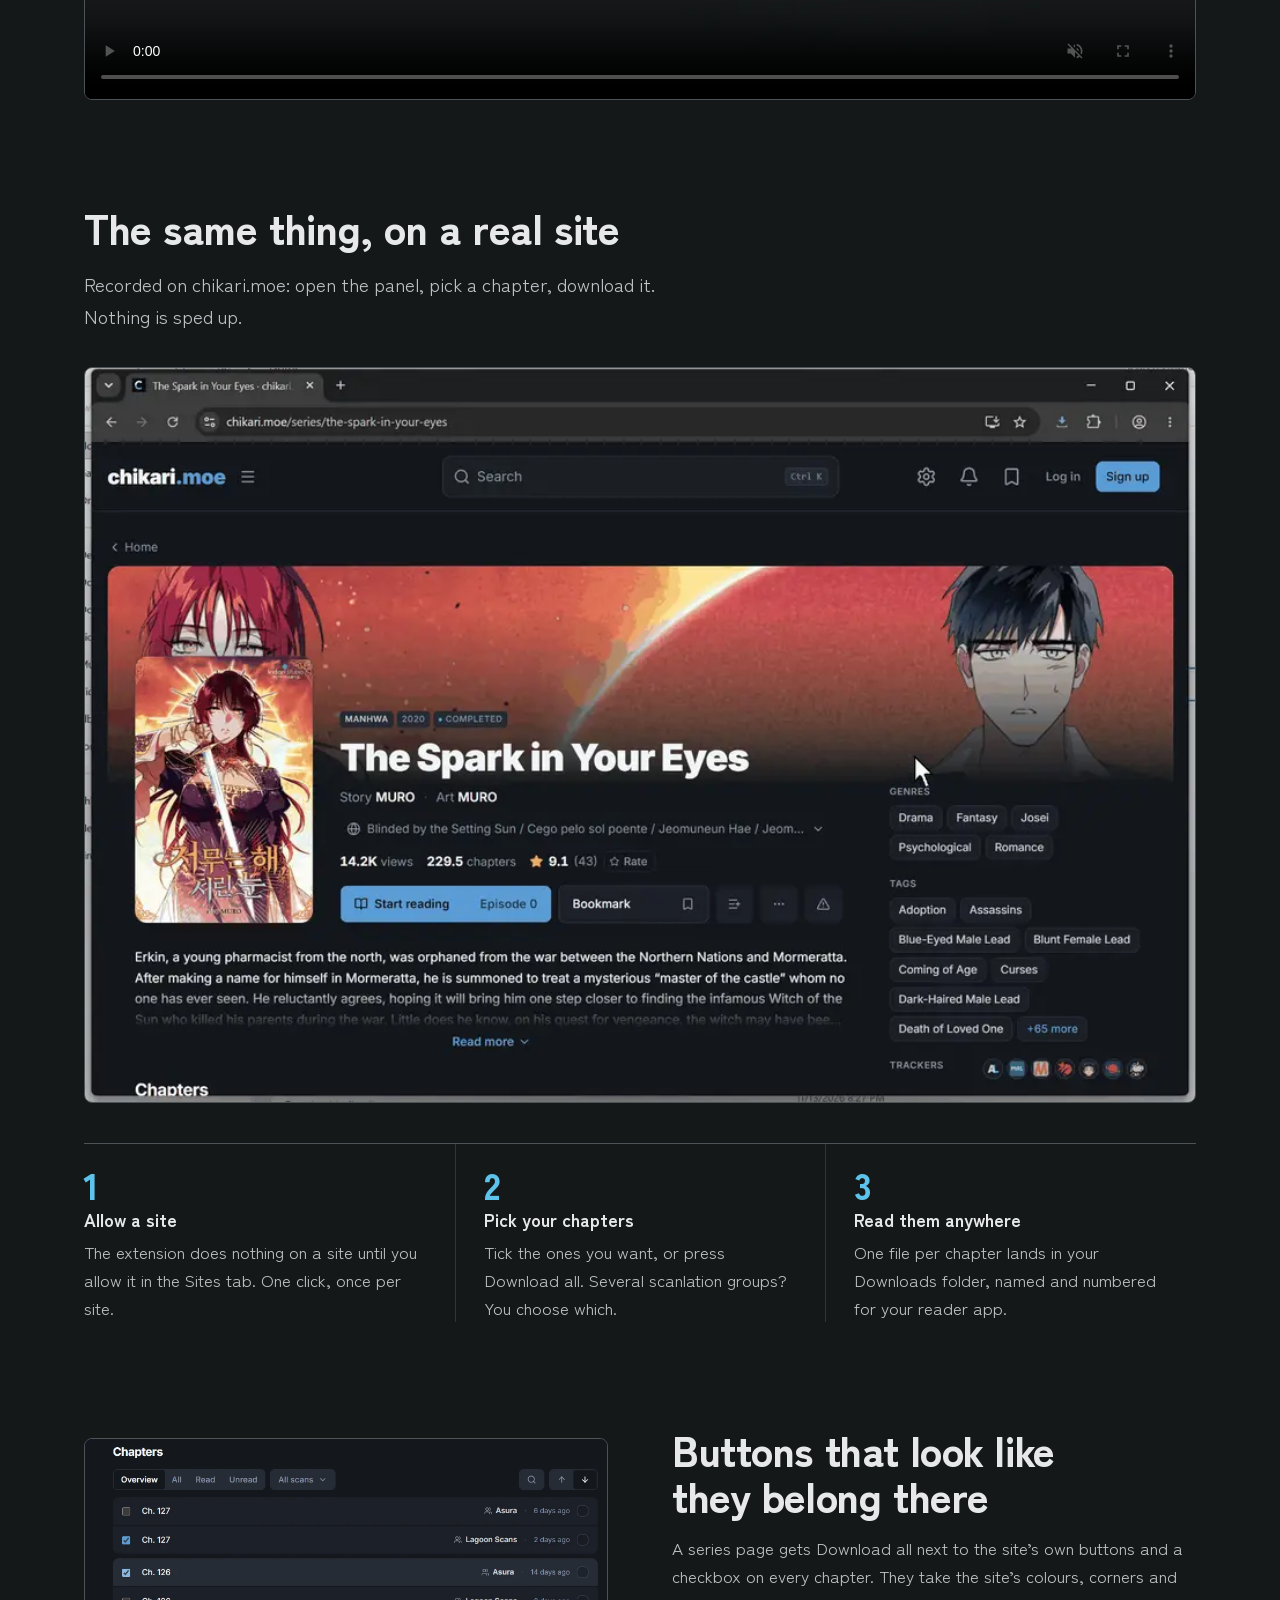
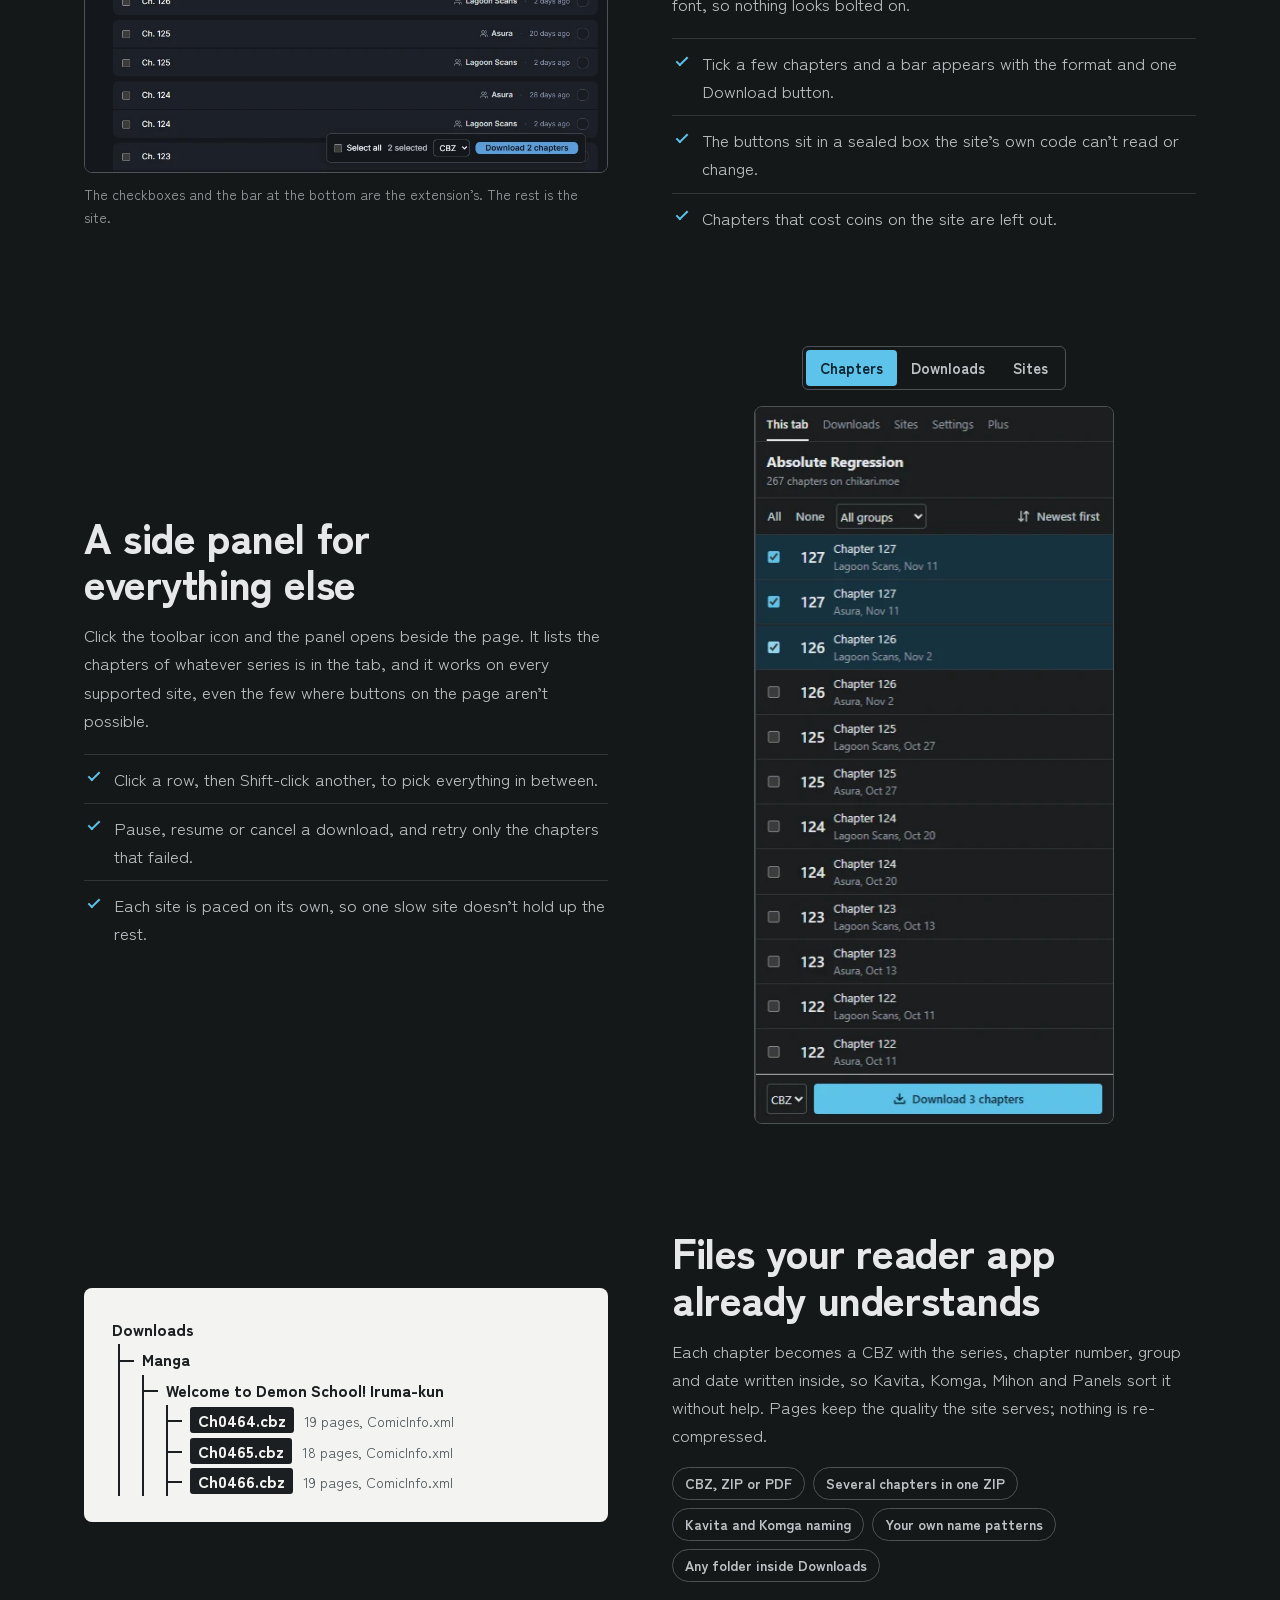
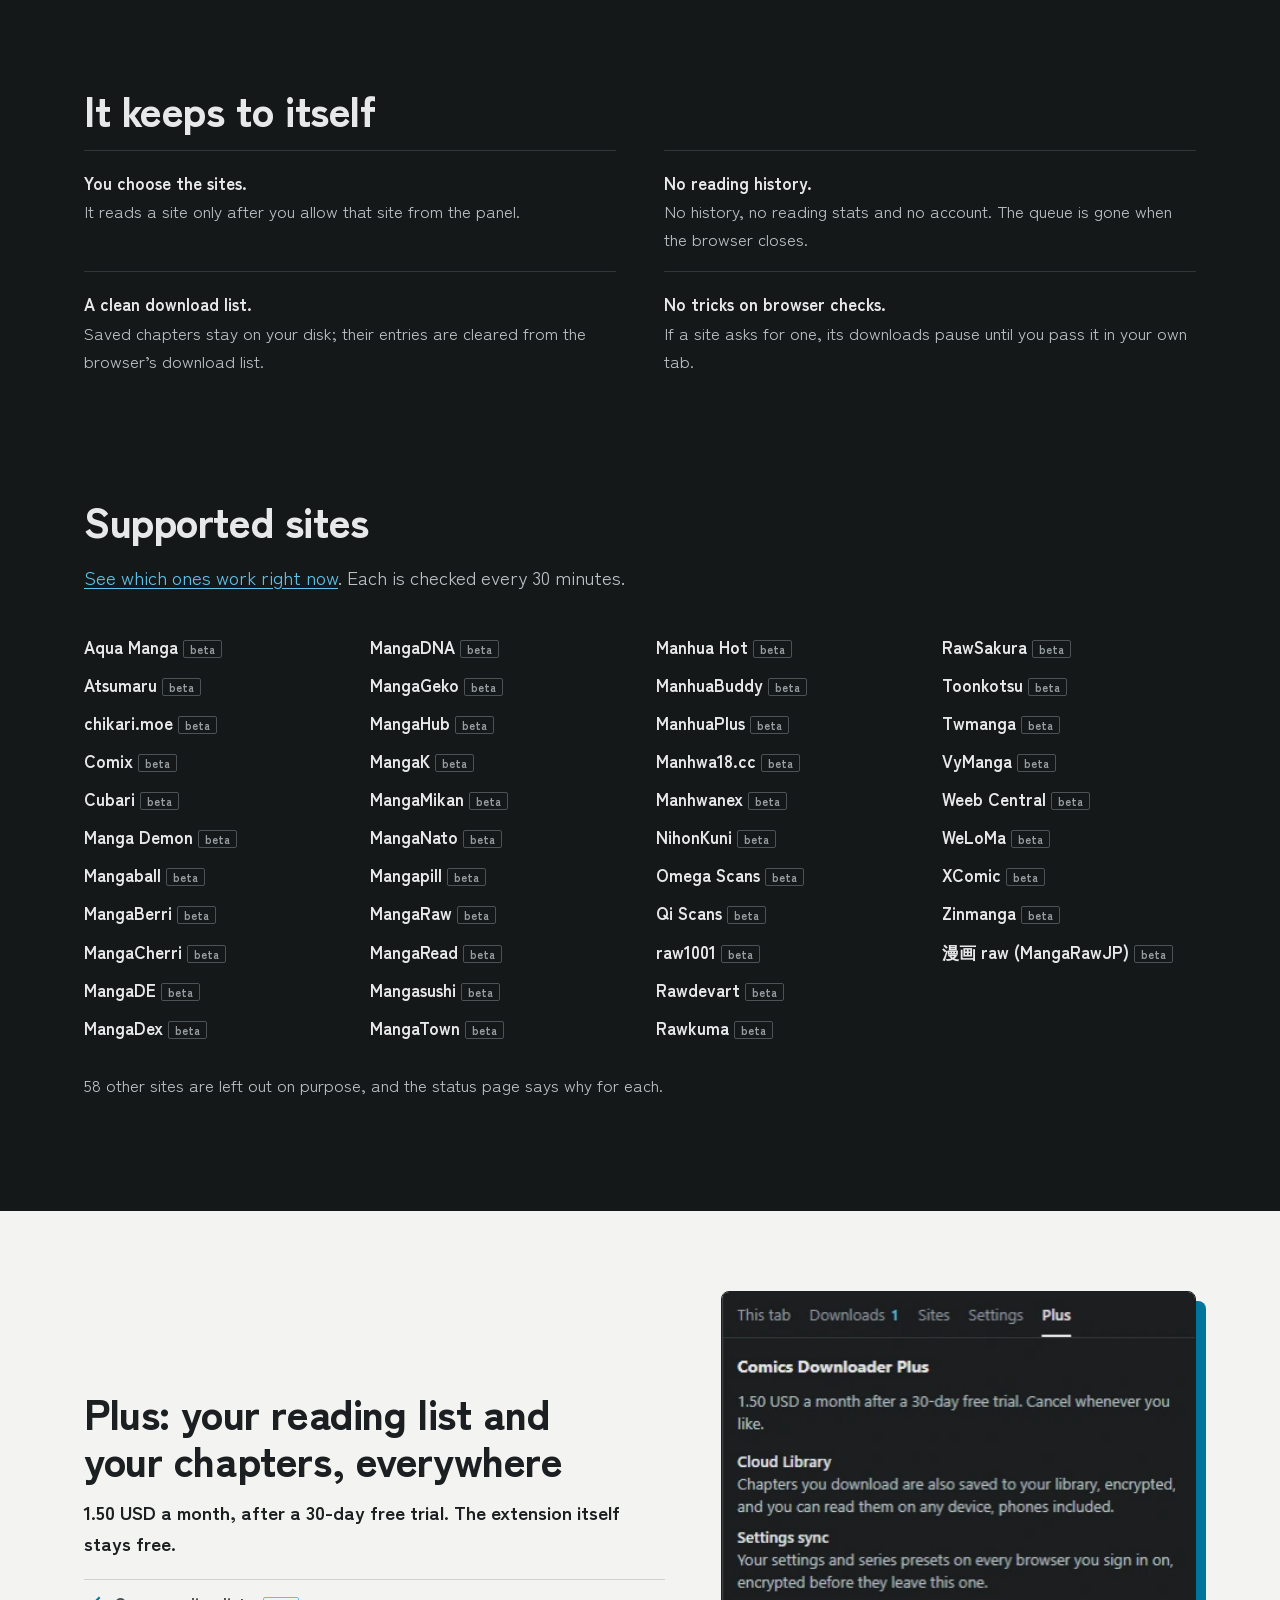
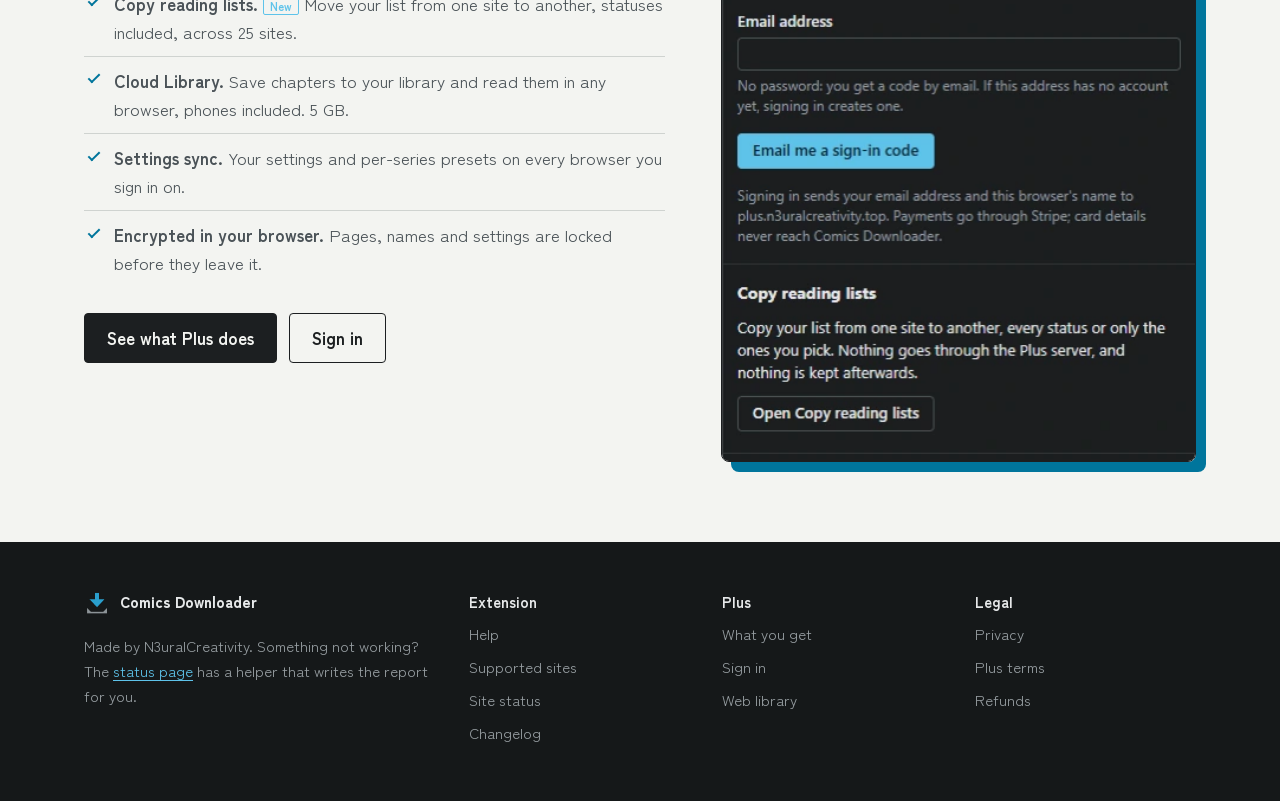
==== commit 559ce39f: "Plus: Copy reading lists, the new major feature; fresh script and style addresses Co-Authored-By: Cl" ====
--- a/docs/index.html
+++ b/docs/index.html
@@ -1,578 +1,309 @@
-<!DOCTYPE html>
-<html lang="en">
-<head>
-<meta charset="UTF-8">
-<meta name="viewport" content="width=device-width, initial-scale=1.0">
-<title>Comics Downloader 5.0 — out on 22 November</title>
-<meta name="description" content="Official announcement: Comix Downloader is being rewritten from the ground up and renamed Comics Downloader. A multi-platform browser extension with 42 platforms already implemented and 64 more planned.">
-<meta name="theme-color" content="#06070b">
-<link rel="canonical" href="https://n3uralcreativity.top/comics-downloader/">
-<meta property="og:type" content="website">
-<meta property="og:site_name" content="Comics Downloader">
-<meta property="og:title" content="Comics Downloader 5.0 — out on 22 November">
-<meta property="og:description" content="Comix Downloader is being rewritten and renamed Comics Downloader: a multi-platform downloader that stays a lightweight browser extension.">
-<meta property="og:url" content="https://n3uralcreativity.top/comics-downloader/">
-<meta property="og:image" content="https://n3uralcreativity.top/comics-downloader/assets/v5-preview.jpg">
-<meta property="og:image:width" content="1462">
-<meta property="og:image:height" content="967">
-<meta property="og:image:alt" content="Work-in-progress preview of the rewritten Comics Downloader extension">
-<meta property="og:video" content="https://n3uralcreativity.top/comics-downloader/assets/comics-downloader-promo.mp4">
-<meta property="og:video:type" content="video/mp4">
-<meta name="twitter:card" content="summary_large_image">
-<meta name="twitter:title" content="Comics Downloader 5.0 — out on 22 November">
-<meta name="twitter:description" content="Comix Downloader is being rewritten and renamed Comics Downloader: a multi-platform downloader that stays a lightweight browser extension.">
-<meta name="twitter:image" content="https://n3uralcreativity.top/comics-downloader/assets/v5-preview.jpg">
-<link rel="icon" type="image/png" href="assets/icon128.png?v=2">
-<link rel="preload" as="video" href="assets/comics-downloader-promo.mp4" type="video/mp4">
-<link rel="stylesheet" href="site.css">
-<style>
-  /* ── announcement page ── */
-  .film {
-    --film: #06070b;
-    --film-ink: oklch(95% 0.008 290);
-    --film-soft: oklch(78% 0.02 290);
-    --film-accent: oklch(74% 0.14 293);
-    background:
-      radial-gradient(60% 50% at 50% 62%, oklch(40% 0.16 293 / 0.35), transparent 70%),
-      var(--film);
-    color: var(--film-ink);
-    overflow: hidden;
-  }
-  .hero { padding: 40px 0 72px; text-align: center; }
-  .badge {
-    display: inline-flex;
-    align-items: center;
-    gap: 10px;
-    padding: 7px 14px 7px 11px;
-    border: 1px solid oklch(74% 0.14 293 / 0.35);
-    border-radius: 999px;
-    background: oklch(30% 0.08 293 / 0.35);
-    color: var(--film-accent);
-    font: 600 12px/1 var(--mono);
-    letter-spacing: 0.08em;
-    text-transform: uppercase;
-  }
-  .badge .dot {
-    width: 8px; height: 8px; border-radius: 50%;
-    background: var(--film-accent);
-    box-shadow: 0 0 0 0 oklch(74% 0.14 293 / 0.6);
-    animation: pulse 2s ease-out infinite;
-  }
-  @keyframes pulse { to { box-shadow: 0 0 0 10px oklch(74% 0.14 293 / 0); } }
-  .hero h1 {
-    margin: 20px auto 0;
-    max-width: 26ch;
-    font-size: clamp(30px, 4.2vw, 48px);
-    line-height: 1.02;
-    letter-spacing: -0.035em;
-    font-weight: 800;
-    text-wrap: balance;
-  }
-  .rename { white-space: nowrap; }
-  .rename s {
-    color: var(--film-soft);
-    text-decoration-thickness: 0.07em;
-    text-decoration-color: var(--film-accent);
-  }
-  .rename em { font-style: normal; color: var(--film-accent); }
-  .hero .lede {
-    margin: 16px auto 0;
-    max-width: 62ch;
-    font-size: 17px;
-    color: var(--film-soft);
-    text-wrap: pretty;
-  }
-  .stage { margin: 32px auto 0; max-width: 1040px; position: relative; }
-  .stage::before {
-    content: "";
-    position: absolute;
-    inset: -2px;
-    border-radius: 14px;
-    background: linear-gradient(135deg, oklch(74% 0.14 293 / 0.8), oklch(60% 0.18 330 / 0.4) 45%, oklch(74% 0.14 293 / 0.1));
-    filter: blur(18px);
-    opacity: 0.55;
-  }
-  .demo-frame { position: relative; border-radius: 12px; overflow: hidden; box-shadow: 0 30px 80px oklch(0% 0 0 / 0.6); }
-  .demo-video { display: block; width: 100%; height: auto; aspect-ratio: 16 / 9; background: var(--film); }
-  .demo-frame.is-enhanced .demo-video { cursor: pointer; }
-  .demo-toggle {
-    position: absolute; right: 14px; bottom: 14px;
-    width: 40px; height: 40px;
-    display: grid; place-items: center;
-    border: 1px solid oklch(100% 0 0 / 0.18);
-    border-radius: 50%;
-    background: oklch(15% 0.01 290 / 0.6);
-    color: oklch(97% 0.005 290);
-    cursor: pointer;
-    opacity: 0.75;
-    transition: opacity .15s, background .15s;
-  }
-  .demo-toggle[hidden] { display: none; }
-  .demo-toggle:hover, .demo-toggle:focus-visible { opacity: 1; background: oklch(25% 0.03 290 / 0.85); }
-  .demo-toggle svg { width: 16px; height: 16px; }
-  .demo-toggle .i-pause, .demo-frame.is-playing .demo-toggle .i-play { display: none; }
-  .demo-frame.is-playing .demo-toggle .i-pause { display: block; }
-
-  .stats {
-    display: grid;
-    grid-template-columns: repeat(3, 1fr);
-    gap: 18px;
-    margin: 40px auto 0;
-    max-width: 820px;
-  }
-  .stat .n { font: 800 clamp(30px, 4vw, 42px)/1 var(--font); letter-spacing: -0.03em; color: #fff; }
-  .stat .l { margin-top: 8px; font: 500 12px/1.35 var(--mono); color: var(--film-soft); text-transform: uppercase; letter-spacing: 0.05em; }
-
-
-  /* ── release countdown ── */
-  .launch { margin: 30px auto 0; }
-  .count { display: flex; justify-content: center; align-items: flex-start; gap: clamp(8px, 1.6vw, 16px); }
-  .unit {
-    position: relative;
-    width: clamp(84px, 15vw, 128px);
-    padding: clamp(14px, 2vw, 20px) 0 clamp(12px, 1.6vw, 16px);
-    border: 1px solid oklch(74% 0.14 293 / 0.32);
-    border-radius: 16px;
-    background: linear-gradient(180deg, oklch(27% 0.07 293 / 0.7), oklch(15% 0.03 293 / 0.7));
-    box-shadow: inset 0 1px 0 oklch(100% 0 0 / 0.08), 0 14px 40px oklch(0% 0 0 / 0.45), 0 0 0 1px oklch(0% 0 0 / 0.3);
-    overflow: hidden;
-  }
-  /* The seam of a flip clock, across the middle of the digits. */
-  .unit::after {
-    content: ""; position: absolute; left: 0; right: 0; top: calc(50% - 10px); height: 1px;
-    background: oklch(0% 0 0 / 0.45); box-shadow: 0 1px 0 oklch(100% 0 0 / 0.05);
-  }
-  .unit[hidden], .count .sep[hidden] { display: none; }
-  .num {
-    display: block;
-    font: 800 clamp(40px, 7.4vw, 70px)/1 var(--font);
-    letter-spacing: -0.04em;
-    font-variant-numeric: tabular-nums;
-    color: #fff;
-    text-shadow: 0 0 28px oklch(74% 0.14 293 / 0.45);
-  }
-  .lab { display: block; margin-top: 10px; font: 500 11px/1 var(--mono); letter-spacing: 0.12em; text-transform: uppercase; color: var(--film-soft); }
-  .count .sep {
-    align-self: center; margin-top: -22px;
-    font: 800 clamp(28px, 4.6vw, 44px)/1 var(--font); color: var(--film-accent);
-    animation: blink 1s steps(2, jump-none) infinite;
-  }
-  @keyframes blink { 50% { opacity: 0.25; } }
-  .when { margin: 20px auto 0; font-size: 17px; color: var(--film-soft); }
-  .when strong { color: var(--film-ink); font-weight: 700; }
-  .launch .cta-row { margin-top: 18px !important; }
-  .btn-film svg { width: 16px; height: 16px; }
-  .out h2 { font-size: clamp(34px, 6vw, 60px); font-weight: 800; letter-spacing: -0.035em; line-height: 1; color: #fff; }
-  .out h2 em { font-style: normal; color: var(--film-accent); }
-  @media (max-width: 560px) { .count .sep { display: none; } }
-  .hero .cta-row { display: flex; gap: 12px; justify-content: center; flex-wrap: wrap; margin-top: 40px; }
-  .btn-film { background: oklch(100% 0 0 / 0.06); color: var(--film-ink); border-color: oklch(100% 0 0 / 0.2); }
-  .btn-film:hover { background: oklch(100% 0 0 / 0.12); color: #fff; transform: translateY(-1px); }
-
-  section.block { padding: 88px 0 0; }
-  .block-head { max-width: 640px; margin-bottom: 36px; }
-  .block-head .eyebrow { display: inline-block; margin-bottom: 14px; }
-  .block-head h2 { font-size: clamp(28px, 3.4vw, 38px); font-weight: 800; letter-spacing: -0.025em; line-height: 1.08; text-wrap: balance; }
-  .block-head p { margin-top: 14px; color: var(--ink-soft); font-size: 17px; }
-
-  .cards { display: grid; grid-template-columns: repeat(3, 1fr); gap: 18px; }
-  .card {
-    background: var(--surface);
-    border: 1px solid var(--line);
-    border-radius: var(--radius);
-    padding: 26px 24px;
-    box-shadow: var(--shadow-sm);
-    transition: transform .2s ease, box-shadow .2s ease;
-  }
-  .card:hover { transform: translateY(-3px); box-shadow: var(--shadow-md); }
-  .card .ic {
-    width: 40px; height: 40px;
-    display: grid; place-items: center;
-    border-radius: 10px;
-    background: var(--accent-wash);
-    color: var(--accent);
-    margin-bottom: 18px;
-  }
-  .card .ic svg { width: 20px; height: 20px; }
-  .card h3 { font-size: 18px; font-weight: 700; letter-spacing: -0.01em; }
-  .card p { margin-top: 8px; color: var(--ink-soft); font-size: 14.5px; }
-  /* only one nav item on this page: always show it, no burger */
-  .nav .nav-solo { display: flex; }
-  .nav .nav-solo .nav-signin::before { display: none; }
-  @media (max-width: 720px) {
-    .nav .nav-solo { position: static; padding: 0; border: 0; background: none; box-shadow: none; flex-direction: row; }
-    .nav .nav-solo .nav-signin { width: auto; margin: 0; padding: 8px 14px; }
-  }
-  .cards-2 { grid-template-columns: repeat(2, 1fr); }
-  .plus-note { margin-top: 18px; font-size: 13px; color: var(--muted); }
-  .card .note { margin-top: 12px; font-size: 13px; color: var(--muted); }
-
-  .split { display: grid; grid-template-columns: 1fr; gap: 36px; }
-  .split > .reveal:not(.shot-wrap) { order: -1; max-width: 640px; }
-  .shot-wrap { position: relative; }
-  .shot img { display: block; height: auto; } /* keep the GIF's aspect ratio; the height attribute alone would stretch it */
-  .wip {
-    position: absolute; top: -12px; right: 18px;
-    padding: 6px 10px;
-    border-radius: 6px;
-    background: var(--ink);
-    color: #fff;
-    font: 600 11px/1 var(--mono);
-    letter-spacing: 0.06em;
-    text-transform: uppercase;
-    box-shadow: var(--shadow-md);
-  }
-  .split h2 { font-size: clamp(26px, 3vw, 34px); font-weight: 800; letter-spacing: -0.025em; line-height: 1.1; }
-  .split p { margin-top: 14px; color: var(--ink-soft); }
-
-  .pledge {
-    margin-top: 88px;
-    padding: 56px 0;
-    background: var(--surface-2);
-    border-block: 1px solid var(--line);
-  }
-  .pledge blockquote {
-    max-width: 30ch;
-    font-size: clamp(22px, 2.6vw, 30px);
-    font-weight: 800;
-    letter-spacing: -0.025em;
-    line-height: 1.12;
-    text-wrap: balance;
-  }
-  .pledge blockquote em { font-style: normal; color: var(--accent); }
-  .pledge p { margin-top: 16px; max-width: 62ch; color: var(--ink-soft); }
-
-  .facts { display: grid; grid-template-columns: repeat(2, 1fr); gap: 18px; }
-  .fact { border-left: 3px solid var(--accent); padding: 4px 0 4px 18px; }
-  .fact h3 { font-size: 17px; font-weight: 700; }
-  .fact p { margin-top: 6px; color: var(--ink-soft); font-size: 14.5px; }
-
-  .meanwhile {
-    margin-top: 88px;
-    border: 1px solid var(--accent-line);
-    background: var(--accent-wash);
-    border-radius: 14px;
-    padding: 36px 32px;
-    display: grid;
-    grid-template-columns: 1fr auto;
-    gap: 24px 40px;
-    align-items: center;
-  }
-  .meanwhile h2 { font-size: 24px; font-weight: 800; letter-spacing: -0.02em; }
-  .meanwhile p { margin-top: 8px; color: var(--ink-soft); max-width: 60ch; }
-  .meanwhile .cta-row { display: flex; gap: 10px; flex-wrap: wrap; }
-
-  .thanks { margin-top: 72px; text-align: center; }
-  .thanks p { max-width: 60ch; margin: 0 auto; color: var(--ink-soft); font-size: 17px; }
-  .thanks .sig { margin-top: 14px; font: 600 13px/1 var(--mono); color: var(--muted); }
-
-  /* scroll reveal, only when site JS runs and motion is allowed */
-  .js .reveal { opacity: 0; transform: translateY(18px); transition: opacity .6s ease, transform .6s ease; }
-  .js .reveal.in { opacity: 1; transform: none; }
-
-  @media (max-width: 860px) {
-    .cards, .split, .facts, .meanwhile { grid-template-columns: 1fr; }
-  }
-  @media (max-width: 560px) {
-    .hero { padding: 44px 0 56px; }
-    .stats { grid-template-columns: 1fr; gap: 22px; }
-    .rename { white-space: normal; }
-    .meanwhile { padding: 28px 20px; }
-  }
-  @media (prefers-reduced-motion: reduce) {
-    .badge .dot { animation: none; }
-    .count .sep { animation: none; }
-    .js .reveal { opacity: 1; transform: none; transition: none; }
-    .card, .card:hover { transition: none; transform: none; }
-  }
-</style>
-</head>
-<body>
-<a class="skip-link" href="#main">Skip to content</a>
-
-<header class="nav">
-  <div class="nav-inner">
-    <a class="brand" href="index.html">
-      <svg class="cdl-mark" viewBox="0 0 24 24" aria-hidden="true"><polygon class="glow" points="10,2.6 14,2.6 14,8.6 18.8,8.6 12,15.8 5.2,8.6 10,8.6"/><path class="ink" d="M3 16.8 6.2 20h11.6l3.2-3.2v4.8H3z"/></svg>
-      Comics Downloader
-      <span class="ver">22 Nov</span>
-    </a>
-    <nav class="nav-links nav-solo" aria-label="Account">
-    <a class="nav-signin" href="https://plus.n3uralcreativity.top/account?mode=login"><svg aria-hidden="true" viewBox="0 0 24 24" fill="none" stroke="currentColor" stroke-width="2" stroke-linecap="round" stroke-linejoin="round"><rect width="18" height="11" x="3" y="11" rx="2"/><path d="M7 11V7a5 5 0 0 1 10 0v4"/></svg>Sign in</a></nav>
-  </div>
-</header>
-
-<main id="main">
-
-<section class="film">
-  <div class="container hero">
-    <span class="badge"><span class="dot"></span>Release · 22 November, 12:00 UTC</span>
-    <h1><span class="rename"><s>Comix</s> <em>Comics</em></span> Downloader is on the way.</h1>
-    <p class="lede">The extension is being rewritten and renamed. More sites, the same downloads you know, and still just a browser extension.</p>
-    <div class="launch" data-launch="2026-11-22T12:00:00Z">
-      <div class="before">
-        <div class="count" role="timer" aria-label="Time left until the release">
-          <div class="unit" data-u="d" hidden><span class="num">0</span><span class="lab">days</span></div>
-          <span class="sep" data-u="d" aria-hidden="true" hidden>:</span>
-          <div class="unit" data-u="h"><span class="num">--</span><span class="lab">hours</span></div>
-          <span class="sep" aria-hidden="true">:</span>
-          <div class="unit" data-u="m"><span class="num">--</span><span class="lab">minutes</span></div>
-          <span class="sep" aria-hidden="true">:</span>
-          <div class="unit" data-u="s"><span class="num">--</span><span class="lab">seconds</span></div>
-        </div>
-        <p class="when">On Chrome and Firefox, <strong><time datetime="2026-11-22T12:00:00Z">Sunday 22 November at 12:00 UTC</time></strong></p>
-        <div class="cta-row">
-          <a class="btn btn-film" href="https://calendar.google.com/calendar/render?action=TEMPLATE&amp;text=Comics+Downloader+5.0+comes+out&amp;dates=20261122T120000Z/20261122T123000Z&amp;details=Comix+Downloader+5.0%2C+renamed+Comics+Downloader%2C+comes+out+on+Chrome+and+Firefox.&amp;location=https%3A%2F%2Fn3uralcreativity.top%2Fcomics-downloader%2F" target="_blank" rel="noopener"><svg aria-hidden="true" viewBox="0 0 24 24" fill="none" stroke="currentColor" stroke-width="2" stroke-linecap="round" stroke-linejoin="round"><rect x="3" y="4.5" width="18" height="16" rx="2"/><path d="M3 9.5h18M8 2.5v4M16 2.5v4"/></svg>Google Calendar</a>
-          <a class="btn btn-film" href="assets/release.ics" download="comics-downloader-5.0.ics"><svg aria-hidden="true" viewBox="0 0 24 24" fill="none" stroke="currentColor" stroke-width="2" stroke-linecap="round" stroke-linejoin="round"><rect x="3" y="4.5" width="18" height="16" rx="2"/><path d="M3 9.5h18M8 2.5v4M16 2.5v4"/></svg>Apple, Outlook (.ics)</a>
-        </div>
+<!doctype html>
+<html lang="en" data-theme="dark">
+  <head>
+    <meta charset="utf-8" />
+    <meta name="viewport" content="width=device-width, initial-scale=1" />
+    <title>Comics Downloader</title>
+    <meta name="description" content="A browser extension that adds download buttons to the manga sites you read and saves chapters as CBZ, ZIP or PDF." />
+    <meta name="color-scheme" content="dark" />
+    <meta name="theme-color" content="#151819" />
+    <link rel="canonical" href="https://n3uralcreativity.top/comics-downloader/" />
+    <meta property="og:type" content="website" />
+    <meta property="og:site_name" content="Comics Downloader" />
+    <meta property="og:title" content="Comics Downloader" />
+    <meta property="og:description" content="Download buttons on the manga sites you read. Saves chapters as CBZ, ZIP or PDF." />
+    <meta property="og:url" content="https://n3uralcreativity.top/comics-downloader/" />
+    <meta property="og:image" content="https://n3uralcreativity.top/comics-downloader/assets/v5-demo-still.webp" />
+    <meta property="og:image:alt" content="The extension's side panel downloading a chapter from chikari.moe" />
+    <meta name="twitter:card" content="summary_large_image" />
+    <link rel="icon" type="image/png" href="assets/icon128.png" />
+    <link rel="preload" href="fonts/zen-kaku-gothic-new-900.woff2" as="font" type="font/woff2" crossorigin />
+    <link rel="stylesheet" href="tokens.css?v=5.0.1" />
+    <link rel="stylesheet" href="home.css?v=5.0.1" />
+  </head>
+  <body>
+    <header class="top">
+      <div class="top-in">
+        <a class="brand" href="./"><img src="assets/icon48.png" alt="" width="26" height="26" />Comics Downloader</a>
+        <nav aria-label="Site">
+          <a href="Documentation.html">Help</a>
+          <a href="plus.html">Plus</a>
+          <a href="https://status.n3uralcreativity.top">Site status</a>
+          <a href="changelog.html">Changelog</a>
+        </nav>
+        <a class="signin" href="https://plus.n3uralcreativity.top/account?mode=login"><svg viewBox="0 0 16 16" fill="none" stroke="currentColor" stroke-width="1.6" stroke-linecap="round" aria-hidden="true"><circle cx="8" cy="5.4" r="2.6" /><path d="M2.8 13.6c.7-2.4 2.7-3.7 5.2-3.7s4.5 1.3 5.2 3.7" /></svg>Sign in</a>
       </div>
-      <div class="out" hidden>
-        <h2>It's <em>released</em>.</h2>
-        <p class="when">The stores are rolling 5.0 out now. If a store still shows the old Comix Downloader, it's still in their review: check back in a few hours. Already have it installed? It updates itself.</p>
-        <div class="cta-row">
-          <a class="btn btn-primary" href="https://chromewebstore.google.com/detail/nojjjpmicodkodnnllbdolpglhlclpdp" target="_blank" rel="noopener">Add to Chrome</a>
-          <a class="btn btn-film" href="https://addons.mozilla.org/en-US/firefox/addon/comix-chapter-downloader/" target="_blank" rel="noopener">Add to Firefox</a>
-        </div>
+    </header>
+    <div id="notices"></div>
+
+    <main>
+      <section class="hero" aria-labelledby="hero-title">
+        <div>
+          <h1 id="hero-title">Download manga chapters from the sites you already read.</h1>
+          <p class="lede">
+            Comics Downloader is a free browser extension. On <!-- gen:site-count -->42<!-- /gen:site-count --> manga sites it puts a download button and a checkbox on every
+            chapter, and saves what you pick as CBZ, ZIP or PDF.
+          </p>
+          <div class="install">
+            <a class="button primary" href="https://chromewebstore.google.com/detail/nojjjpmicodkodnnllbdolpglhlclpdp"><img src="assets/brands/chrome.svg" alt="" width="22" height="22" />Add to Chrome</a>
+            <a class="button" href="https://addons.mozilla.org/en-US/firefox/addon/comix-chapter-downloader/"><img src="assets/brands/firefox.svg" alt="" width="22" height="22" />Add to Firefox</a>
+          </div>
+          <p class="small" style="margin: 12px 0 0">Edge and Opera install it from the Chrome Web Store.</p>
+          <a class="live" href="https://status.n3uralcreativity.top"><i></i><span id="live-count">Every site is checked every 30 minutes</span></a>
+        </div>
+
+        <div class="demo" id="demo" role="group" aria-label="A working model of the extension, with real chapters of Welcome to Demon School! Iruma-kun as listed on MangaDex.">
+          <div class="demo-panel">
+            <div class="demo-head"><strong>Welcome to Demon School! Iruma-kun</strong><span>Chapters as listed on MangaDex</span></div>
+            <ul class="demo-list">
+              <li><label class="demo-row"><input type="checkbox" disabled /><span class="n">466</span><span>Unyielding Conviction</span><span class="m">Nov 12</span></label></li>
+              <li><label class="demo-row"><input type="checkbox" disabled /><span class="n">465</span><span>To You, Still Out of Sight</span><span class="m">Nov 5</span></label></li>
+              <li><label class="demo-row"><input type="checkbox" disabled /><span class="n">464</span><span>You, Beyond Reach</span><span class="m">Oct 29</span></label></li>
+            </ul>
+            <div class="demo-foot">
+              <select aria-label="File format">
+                <option value="cbz">CBZ</option>
+                <option value="zip">ZIP</option>
+                <option value="pdf">PDF</option>
+              </select>
+              <button type="button" class="button primary" disabled>Tick chapters to download</button>
+            </div>
+          </div>
+          <div class="demo-out">
+            <p class="demo-path">Downloads / Manga / Welcome to Demon School! Iruma-kun</p>
+            <div class="shelf" aria-hidden="true"></div>
+            <p class="demo-status" role="status"></p>
+          </div>
+        </div>
+      </section>
+    </main>
+
+    <div class="ticker" id="ticker" aria-hidden="true" hidden></div>
+
+    <main>
+      <section class="band motion" aria-labelledby="motion-title">
+        <h2 id="motion-title">Fifteen seconds of it</h2>
+        <video id="motion" src="assets/motion.mp4" poster="assets/motion-poster.webp" width="1920" height="1080" muted loop playsinline preload="none" controls>
+          A 15-second film: chapters ticked on Welcome to Demon School! Iruma-kun, saved as CBZ files, the 42 supported sites, and the install buttons.
+        </video>
+      </section>
+    </main>
+
+    <main>
+      <section class="band" aria-labelledby="real-title">
+        <h2 id="real-title">The same thing, on a real site</h2>
+        <p class="lede">Recorded on chikari.moe: open the panel, pick a chapter, download it. Nothing is sped up.</p>
+        <figure class="shot">
+          <picture>
+            <source media="(prefers-reduced-motion: reduce)" srcset="assets/v5-demo-still.webp" />
+            <img src="assets/v5-demo.webp" width="960" height="635" loading="lazy" alt="On chikari.moe: the extension's side panel loads the chapter list, one chapter is picked, and its download runs." />
+          </picture>
+        </figure>
+        <ol class="steps">
+          <li>
+            <h3>Allow a site</h3>
+            <p>The extension does nothing on a site until you allow it in the Sites tab. One click, once per site.</p>
+          </li>
+          <li>
+            <h3>Pick your chapters</h3>
+            <p>Tick the ones you want, or press Download all. Several scanlation groups? You choose which.</p>
+          </li>
+          <li>
+            <h3>Read them anywhere</h3>
+            <p>One file per chapter lands in your Downloads folder, named and numbered for your reader app.</p>
+          </li>
+        </ol>
+      </section>
+
+      <section class="split" aria-labelledby="inpage-title">
+        <figure class="shot">
+          <img src="assets/v5-inpage.webp" width="900" height="575" loading="lazy" alt="A chapter list on chikari.moe with the extension's checkboxes on each row and its bar at the bottom: 2 selected, CBZ, Download 2 chapters." />
+          <figcaption>The checkboxes and the bar at the bottom are the extension’s. The rest is the site.</figcaption>
+        </figure>
+        <div>
+          <h2 id="inpage-title">Buttons that look like they belong there</h2>
+          <p>
+            A series page gets Download all next to the site’s own buttons and a checkbox on every chapter. They take the site’s colours,
+            corners and font, so nothing looks bolted on.
+          </p>
+          <ul class="ticks">
+            <li>Tick a few chapters and a bar appears with the format and one Download button.</li>
+            <li>The buttons sit in a sealed box the site’s own code can’t read or change.</li>
+            <li>Chapters that cost coins on the site are left out.</li>
+          </ul>
+        </div>
+      </section>
+
+      <section class="split flip" aria-labelledby="panel-title">
+        <div class="views" data-views>
+          <div class="views-tabs" role="tablist" aria-label="Panel views">
+            <button type="button" role="tab" aria-selected="true" data-src="assets/v5-panel-chapters.webp" data-alt="The side panel's chapter list with three chapters ticked and a Download 3 chapters button.">Chapters</button>
+            <button type="button" role="tab" aria-selected="false" data-src="assets/v5-panel-downloads.webp" data-alt="The side panel's Downloads tab with a running job, its progress and Pause and Cancel buttons.">Downloads</button>
+            <button type="button" role="tab" aria-selected="false" data-src="assets/v5-panel-sites.webp" data-alt="The side panel's Sites tab listing supported sites, each with an Allow button.">Sites</button>
+          </div>
+          <img src="assets/v5-panel-chapters.webp" width="400" height="800" loading="lazy" alt="The side panel's chapter list with three chapters ticked and a Download 3 chapters button." />
+        </div>
+        <div>
+          <h2 id="panel-title">A side panel for everything else</h2>
+          <p>
+            Click the toolbar icon and the panel opens beside the page. It lists the chapters of whatever series is in the tab, and it
+            works on every supported site, even the few where buttons on the page aren’t possible.
+          </p>
+          <ul class="ticks">
+            <li>Click a row, then Shift-click another, to pick everything in between.</li>
+            <li>Pause, resume or cancel a download, and retry only the chapters that failed.</li>
+            <li>Each site is paced on its own, so one slow site doesn’t hold up the rest.</li>
+          </ul>
+        </div>
+      </section>
+
+      <section class="split" aria-labelledby="files-title">
+        <div class="tree" role="img" aria-label="A folder tree: Downloads, Manga, Welcome to Demon School! Iruma-kun, with three files, Ch0464.cbz, Ch0465.cbz and Ch0466.cbz.">
+          <b>Downloads</b>
+          <ul>
+            <li>
+              <b>Manga</b>
+              <ul>
+                <li>
+                  <b>Welcome to Demon School! Iruma-kun</b>
+                  <ul>
+                    <li class="file"><b>Ch0464.cbz</b><span>19 pages, ComicInfo.xml</span></li>
+                    <li class="file"><b>Ch0465.cbz</b><span>18 pages, ComicInfo.xml</span></li>
+                    <li class="file"><b>Ch0466.cbz</b><span>19 pages, ComicInfo.xml</span></li>
+                  </ul>
+                </li>
+              </ul>
+            </li>
+          </ul>
+        </div>
+        <div>
+          <h2 id="files-title">Files your reader app already understands</h2>
+          <p>
+            Each chapter becomes a CBZ with the series, chapter number, group and date written inside, so Kavita, Komga, Mihon and
+            Panels sort it without help. Pages keep the quality the site serves; nothing is re-compressed.
+          </p>
+          <ul class="formats" aria-label="Options">
+            <li>CBZ, ZIP or PDF</li>
+            <li>Several chapters in one ZIP</li>
+            <li>Kavita and Komga naming</li>
+            <li>Your own name patterns</li>
+            <li>Any folder inside Downloads</li>
+          </ul>
+        </div>
+      </section>
+
+      <section class="band quiet" aria-labelledby="quiet-title">
+        <h2 id="quiet-title">It keeps to itself</h2>
+        <ul>
+          <li><b>You choose the sites.</b>It reads a site only after you allow that site from the panel.</li>
+          <li><b>No reading history.</b>No history, no reading stats and no account. The queue is gone when the browser closes.</li>
+          <li><b>A clean download list.</b>Saved chapters stay on your disk; their entries are cleared from the browser’s download list.</li>
+          <li><b>No tricks on browser checks.</b>If a site asks for one, its downloads pause until you pass it in your own tab.</li>
+        </ul>
+      </section>
+
+      <section class="band sites" id="sites" aria-labelledby="sites-title">
+        <h2 id="sites-title">Supported sites</h2>
+        <p class="lede">
+          <a href="https://status.n3uralcreativity.top">See which ones work right now</a>. Each is checked every 30 minutes.
+        </p>
+        <ul><!-- gen:sites -->
+          <li data-logo="assets/sites/aquamanga.png"><a href="https://aquareader.org" rel="noopener noreferrer">Aqua Manga</a> <span class="tag">beta</span></li>
+          <li data-logo="assets/sites/atsumaru.png"><a href="https://atsu.moe" rel="noopener noreferrer">Atsumaru</a> <span class="tag">beta</span></li>
+          <li data-logo="assets/sites/chikari.svg"><a href="https://chikari.moe" rel="noopener noreferrer">chikari.moe</a> <span class="tag">beta</span></li>
+          <li data-logo="assets/sites/comix.png"><a href="https://comix.to" rel="noopener noreferrer">Comix</a> <span class="tag">beta</span></li>
+          <li data-logo="assets/sites/cubari.png"><a href="https://cubari.moe" rel="noopener noreferrer">Cubari</a> <span class="tag">beta</span></li>
+          <li data-logo="assets/sites/mangademon.png"><a href="https://demonicscans.org" rel="noopener noreferrer">Manga Demon</a> <span class="tag">beta</span></li>
+          <li data-logo="assets/sites/mangaball.png"><a href="https://mangaball.com" rel="noopener noreferrer">Mangaball</a> <span class="tag">beta</span></li>
+          <li data-logo="assets/sites/mangaberri.png"><a href="https://mangaberri.com" rel="noopener noreferrer">MangaBerri</a> <span class="tag">beta</span></li>
+          <li data-logo="assets/sites/mangacherri.png"><a href="https://mangacherri.com" rel="noopener noreferrer">MangaCherri</a> <span class="tag">beta</span></li>
+          <li data-logo="assets/sites/mangade.png"><a href="https://mangade.io" rel="noopener noreferrer">MangaDE</a> <span class="tag">beta</span></li>
+          <li data-logo="assets/sites/mangadex.svg"><a href="https://mangadex.org" rel="noopener noreferrer">MangaDex</a> <span class="tag">beta</span></li>
+          <li data-logo="assets/sites/mangadna.png"><a href="https://mangadna.com" rel="noopener noreferrer">MangaDNA</a> <span class="tag">beta</span></li>
+          <li data-logo="assets/sites/mangageko.png"><a href="https://www.mgeko.cc" rel="noopener noreferrer">MangaGeko</a> <span class="tag">beta</span></li>
+          <li data-logo="assets/sites/mangahub.svg"><a href="https://mangahub.io" rel="noopener noreferrer">MangaHub</a> <span class="tag">beta</span></li>
+          <li data-logo="assets/sites/mangak.png"><a href="https://mangak.io" rel="noopener noreferrer">MangaK</a> <span class="tag">beta</span></li>
+          <li data-logo="assets/sites/mangamikan.png"><a href="https://mangamikan.com" rel="noopener noreferrer">MangaMikan</a> <span class="tag">beta</span></li>
+          <li data-logo="assets/sites/manganato.png"><a href="https://www.manganato.gg" rel="noopener noreferrer">MangaNato</a> <span class="tag">beta</span></li>
+          <li data-logo="assets/sites/mangapill.png"><a href="https://mangapill.com" rel="noopener noreferrer">Mangapill</a> <span class="tag">beta</span></li>
+          <li data-logo="assets/sites/mangaraw.svg"><a href="https://mangaraw.co.uk" rel="noopener noreferrer">MangaRaw</a> <span class="tag">beta</span></li>
+          <li data-logo="assets/sites/mangaread.png"><a href="https://www.mangaread.org" rel="noopener noreferrer">MangaRead</a> <span class="tag">beta</span></li>
+          <li data-logo="assets/sites/mangasushi.png"><a href="https://mangasushi.org" rel="noopener noreferrer">Mangasushi</a> <span class="tag">beta</span></li>
+          <li data-logo="assets/sites/mangatown.png"><a href="https://www.mangatown.com" rel="noopener noreferrer">MangaTown</a> <span class="tag">beta</span></li>
+          <li data-logo="assets/sites/manhuahot.png"><a href="https://manhuahot.com" rel="noopener noreferrer">Manhua Hot</a> <span class="tag">beta</span></li>
+          <li data-logo="assets/sites/manhuabuddy.png"><a href="https://manhuabuddy.com" rel="noopener noreferrer">ManhuaBuddy</a> <span class="tag">beta</span></li>
+          <li data-logo="assets/sites/manhuaplus.png"><a href="https://manhuaplus.com" rel="noopener noreferrer">ManhuaPlus</a> <span class="tag">beta</span></li>
+          <li data-logo="assets/sites/manhwa18.png"><a href="https://manhwa18.cc" rel="noopener noreferrer">Manhwa18.cc</a> <span class="tag">beta</span></li>
+          <li data-logo="assets/sites/manhwanex.png"><a href="https://manhwanex.com" rel="noopener noreferrer">Manhwanex</a> <span class="tag">beta</span></li>
+          <li data-logo="assets/sites/nihonkuni.png"><a href="https://nihonkuni.com" rel="noopener noreferrer">NihonKuni</a> <span class="tag">beta</span></li>
+          <li data-logo="assets/sites/omegascans.png"><a href="https://omegascans.org" rel="noopener noreferrer">Omega Scans</a> <span class="tag">beta</span></li>
+          <li data-logo="assets/sites/qiscans.png"><a href="https://qimanga.com" rel="noopener noreferrer">Qi Scans</a> <span class="tag">beta</span></li>
+          <li data-logo="assets/sites/raw1001.png"><a href="https://raw1001.net" rel="noopener noreferrer">raw1001</a> <span class="tag">beta</span></li>
+          <li data-logo="assets/sites/rawdevart.png"><a href="https://rawdevart.art" rel="noopener noreferrer">Rawdevart</a> <span class="tag">beta</span></li>
+          <li data-logo="assets/sites/rawkuma.png"><a href="https://rawkuma.net" rel="noopener noreferrer">Rawkuma</a> <span class="tag">beta</span></li>
+          <li data-logo="assets/sites/rawsakura.png"><a href="https://rawsakura.org" rel="noopener noreferrer">RawSakura</a> <span class="tag">beta</span></li>
+          <li data-logo="assets/sites/toonkotsu.png"><a href="https://toonkotsu.com" rel="noopener noreferrer">Toonkotsu</a> <span class="tag">beta</span></li>
+          <li data-logo="assets/sites/twmanga.png"><a href="https://www.twmanga.com" rel="noopener noreferrer">Twmanga</a> <span class="tag">beta</span></li>
+          <li data-logo="assets/sites/vymanga.png"><a href="https://mangavyvy.net" rel="noopener noreferrer">VyManga</a> <span class="tag">beta</span></li>
+          <li data-logo="assets/sites/weebcentral.png"><a href="https://weebcentral.com" rel="noopener noreferrer">Weeb Central</a> <span class="tag">beta</span></li>
+          <li><a href="https://weloma.art" rel="noopener noreferrer">WeLoMa</a> <span class="tag">beta</span></li>
+          <li data-logo="assets/sites/xcomic.png"><a href="https://xcomic.me" rel="noopener noreferrer">XComic</a> <span class="tag">beta</span></li>
+          <li data-logo="assets/sites/zinmanga.png"><a href="https://www.zinmanga.net" rel="noopener noreferrer">Zinmanga</a> <span class="tag">beta</span></li>
+          <li data-logo="assets/sites/mangarawjp.png"><a href="https://mangarawjp.net" rel="noopener noreferrer">漫画 raw (MangaRawJP)</a> <span class="tag">beta</span></li>
+        <!-- /gen:sites --></ul>
+        <p><!-- gen:skipped-count -->58<!-- /gen:skipped-count --> other sites are left out on purpose, and the status page says why for each.</p>
+      </section>
+    </main>
+
+    <section class="paper" aria-labelledby="plus-title">
+      <div class="paper-in">
+        <div>
+          <h2 id="plus-title">Plus: your reading list and your chapters, everywhere</h2>
+          <p class="price">1.50 USD a month, after a 30-day free trial. The extension itself stays free.</p>
+          <ul class="ticks">
+            <li><b>Copy reading lists.</b> <span class="tag new">New</span> Move your list from one site to another, statuses included, across 25 sites.</li>
+            <li><b>Cloud Library.</b> Save chapters to your library and read them in any browser, phones included. 5 GB.</li>
+            <li><b>Settings sync.</b> Your settings and per-series presets on every browser you sign in on.</li>
+            <li><b>Encrypted in your browser.</b> Pages, names and settings are locked before they leave it.</li>
+          </ul>
+          <div class="install">
+            <a class="button primary" href="plus.html">See what Plus does</a>
+            <a class="button" href="https://plus.n3uralcreativity.top/account?mode=login">Sign in</a>
+          </div>
+        </div>
+        <figure class="shot">
+          <img src="assets/v5-panel-plus.webp" width="400" height="650" loading="lazy" alt="The extension's Plus tab: the price, Cloud Library, settings sync, the email sign-in, and Copy reading lists." />
+        </figure>
       </div>
-    </div>
-
-    <div class="stage">
-      <div class="demo-frame">
-        <video class="demo-video" data-play-in-view autoplay controls muted loop playsinline preload="auto"
-          width="1920" height="1080"
-          aria-label="Comics Downloader promotional video">
-          <source src="assets/comics-downloader-promo.mp4" type="video/mp4">
-        </video>
-        <button type="button" class="demo-toggle" aria-label="Play the video" hidden>
-          <svg class="i-play" aria-hidden="true" viewBox="0 0 24 24" fill="currentColor"><path d="M8 5.5v13l10.5-6.5z"/></svg>
-          <svg class="i-pause" aria-hidden="true" viewBox="0 0 24 24" fill="currentColor"><rect x="6.5" y="5" width="4" height="14" rx="1"/><rect x="13.5" y="5" width="4" height="14" rx="1"/></svg>
-        </button>
+    </section>
+
+    <footer class="bottom">
+      <div class="bottom-in">
+        <div>
+          <a class="brand" href="./"><img src="assets/icon48.png" alt="" width="26" height="26" />Comics Downloader</a>
+          <p>Made by N3uralCreativity. Something not working? The <a href="https://status.n3uralcreativity.top">status page</a> has a helper that writes the report for you.</p>
+        </div>
+        <nav aria-label="Extension">
+          <b>Extension</b>
+          <a href="Documentation.html">Help</a>
+          <a href="./#sites">Supported sites</a>
+          <a href="https://status.n3uralcreativity.top">Site status</a>
+          <a href="changelog.html">Changelog</a>
+        </nav>
+        <nav aria-label="Plus">
+          <b>Plus</b>
+          <a href="plus.html">What you get</a>
+          <a href="https://plus.n3uralcreativity.top/account?mode=login">Sign in</a>
+          <a href="https://plus.n3uralcreativity.top/library/">Web library</a>
+        </nav>
+        <nav aria-label="Legal">
+          <b>Legal</b>
+          <a href="privacy.html">Privacy</a>
+          <a href="terms.html">Plus terms</a>
+          <a href="refund.html">Refunds</a>
+        </nav>
       </div>
-    </div>
-
-    <div class="stats">
-      <div class="stat"><div class="n">42</div><div class="l">platforms already implemented</div></div>
-      <div class="stat"><div class="n">64</div><div class="l">more platforms planned</div></div>
-      <div class="stat"><div class="n">18k</div><div class="l">people gave the original a shot</div></div>
-    </div>
-
-    <div class="cta-row">
-      <a class="btn btn-primary" href="https://github.com/N3uralCreativity/comics-downloader/issues/41" target="_blank" rel="noopener">Read the announcement</a>
-    </div>
-  </div>
-</section>
-
-<section class="block">
-  <div class="container">
-    <div class="block-head reveal">
-      <span class="eyebrow">What stays</span>
-      <h2>What you already use stays.</h2>
-      <p>One of the main goals of the rework was to take the extension beyond Comix. Comix is still supported, of course.</p>
-    </div>
-    <div class="cards">
-      <div class="card reveal">
-        <div class="ic"><svg aria-hidden="true" viewBox="0 0 24 24" fill="none" stroke="currentColor" stroke-width="2" stroke-linecap="round" stroke-linejoin="round"><path d="M12 3v12"/><path d="m7 10 5 5 5-5"/><path d="M5 21h14"/></svg></div>
-        <h3>Download All</h3>
-        <p>Grab a whole series in one click, just like today.</p>
-      </div>
-      <div class="card reveal">
-        <div class="ic"><svg aria-hidden="true" viewBox="0 0 24 24" fill="none" stroke="currentColor" stroke-width="2" stroke-linecap="round" stroke-linejoin="round"><path d="M4 19.5A2.5 2.5 0 0 1 6.5 17H20"/><path d="M6.5 2H20v20H6.5A2.5 2.5 0 0 1 4 19.5v-15A2.5 2.5 0 0 1 6.5 2z"/></svg></div>
-        <h3>Single chapters</h3>
-        <p>Pick exactly the chapters you want and download only those.</p>
-      </div>
-      <div class="card reveal">
-        <div class="ic"><svg aria-hidden="true" viewBox="0 0 24 24" fill="none" stroke="currentColor" stroke-width="2" stroke-linecap="round" stroke-linejoin="round"><circle cx="12" cy="12" r="10"/><path d="M2 12h20"/><path d="M12 2a15.3 15.3 0 0 1 4 10 15.3 15.3 0 0 1-4 10 15.3 15.3 0 0 1-4-10 15.3 15.3 0 0 1 4-10z"/></svg></div>
-        <h3>Many more sites</h3>
-        <p>42 platforms already work in the rewrite, with 64 more waiting to be implemented.</p>
-      </div>
-    </div>
-  </div>
-</section>
-
-<section class="block">
-  <div class="container split">
-    <div class="shot-wrap reveal">
-      <span class="wip">Work in progress</span>
-      <div class="shot">
-        <div class="shot-chrome"><i></i><i></i><i></i><span class="addr">Comics Downloader · preview</span></div>
-        <img src="assets/v5-preview.gif" width="1462" height="967" loading="lazy" alt="Preview of the rewritten extension showing a series page with its chapter list and download controls">
-      </div>
-    </div>
-    <div class="reveal">
-      <span class="eyebrow">Sneak peek</span>
-      <h2>Here's how it looks so far.</h2>
-      <p>This is what the rewritten extension looks like right now. It is still a work in progress, so the interface and design may change before release. Nothing is set in stone yet.</p>
-    </div>
-  </div>
-</section>
-
-<section class="block">
-  <div class="container">
-    <div class="block-head reveal">
-      <span class="eyebrow">Arriving alongside</span>
-      <h2>A new website to go with it.</h2>
-      <p>The new extension comes with its own site.</p>
-    </div>
-    <div class="cards">
-      <div class="card reveal">
-        <div class="ic"><svg aria-hidden="true" viewBox="0 0 24 24" fill="none" stroke="currentColor" stroke-width="2" stroke-linecap="round" stroke-linejoin="round"><path d="M22 12h-4l-3 9L9 3l-3 9H2"/></svg></div>
-        <h3>Live platform status</h3>
-        <p>Live support information for every platform, with each site's own status.</p>
-      </div>
-      <div class="card reveal">
-        <div class="ic"><svg aria-hidden="true" viewBox="0 0 24 24" fill="none" stroke="currentColor" stroke-width="2" stroke-linecap="round" stroke-linejoin="round"><path d="M21 15a2 2 0 0 1-2 2H7l-4 4V5a2 2 0 0 1 2-2h14a2 2 0 0 1 2 2z"/></svg></div>
-        <h3>24/7 support bot</h3>
-        <p>Troubleshoots common issues and walks you through basic fixes, any time.</p>
-      </div>
-      <div class="card reveal">
-        <div class="ic"><svg aria-hidden="true" viewBox="0 0 24 24" fill="none" stroke="currentColor" stroke-width="2" stroke-linecap="round" stroke-linejoin="round"><circle cx="12" cy="8" r="4"/><path d="M4 21a8 8 0 0 1 16 0"/></svg></div>
-        <h3>A direct line to the dev</h3>
-        <p>When a problem needs an actual fix in the extension, you get pointed straight to the developer.</p>
-      </div>
-    </div>
-  </div>
-</section>
-
-<section class="block">
-  <div class="container">
-    <div class="block-head reveal">
-      <span class="eyebrow">Plus</span>
-      <h2>Plus gets reworked too.</h2>
-      <p>Cloud saving stays, and more features are underway.</p>
-    </div>
-    <div class="cards cards-2">
-      <div class="card reveal">
-        <div class="ic"><svg aria-hidden="true" viewBox="0 0 24 24" fill="none" stroke="currentColor" stroke-width="2" stroke-linecap="round" stroke-linejoin="round"><path d="M17.5 19H9a7 7 0 1 1 6.71-9h1.79a4.5 4.5 0 1 1 0 9z"/></svg></div>
-        <h3>Cloud saving, still here</h3>
-        <p>Save your downloads to the cloud, same as before.</p>
-      </div>
-      <div class="card reveal">
-        <div class="ic"><svg aria-hidden="true" viewBox="0 0 24 24" fill="none" stroke="currentColor" stroke-width="2" stroke-linecap="round" stroke-linejoin="round"><path d="M8 6h13M8 12h13M8 18h13M3 6h.01M3 12h.01M3 18h.01"/></svg></div>
-        <h3>Cross-site reading list</h3>
-        <p>One reading list across every supported site, instead of one per site.</p>
-      </div>
-      <div class="card reveal">
-        <div class="ic"><svg aria-hidden="true" viewBox="0 0 24 24" fill="none" stroke="currentColor" stroke-width="2" stroke-linecap="round" stroke-linejoin="round"><path d="M7 10l5-5 5 5"/><path d="M12 5v10"/><path d="M5 19h14"/></svg></div>
-        <h3>Better import / export</h3>
-        <p>Move your reading lists in and out more easily.</p>
-      </div>
-      <div class="card reveal">
-        <div class="ic"><svg aria-hidden="true" viewBox="0 0 24 24" fill="none" stroke="currentColor" stroke-width="2" stroke-linecap="round" stroke-linejoin="round"><path d="M12 5v14M5 12h14"/></svg></div>
-        <h3>Import / export everywhere</h3>
-        <p>Added to sites that never had a way to import or export your reading list.</p>
-      </div>
-    </div>
-    <p class="plus-note reveal">For now, new subscriptions are paused and renewals are stopped; existing access runs until the current period ends. <a href="https://plus.n3uralcreativity.top/account?mode=login">Manage your account</a>.</p>
-  </div>
-</section>
-
-<section class="pledge">
-  <div class="container reveal">
-    <blockquote>It stays a browser extension, not a standalone app.</blockquote>
-    <p>That was the whole point from the very beginning. There are already hundreds of standalone downloader apps, so there is no reason to reinvent the wheel. Comics Downloader stays lightweight, accessible and built right into your browser.</p>
-  </div>
-</section>
-
-<section class="block" style="padding-top:72px">
-  <div class="container">
-    <div class="block-head reveal">
-      <span class="eyebrow">Release</span>
-      <h2>Out on 22 November.</h2>
-    </div>
-    <div class="facts">
-      <div class="fact reveal">
-        <h3>Sunday 22 November, 12:00 UTC</h3>
-        <p>Chrome and Firefox first. Edge, Brave and Opera install it from the Chrome Web Store. If you already have Comix Downloader, it updates itself.</p>
-      </div>
-      <div class="fact reveal">
-        <h3>What stays open source</h3>
-        <p>The rewrite's codebase will remain private. The extension that is already released stays open source on the <a href="https://github.com/N3uralCreativity/comics-downloader/tree/v4" target="_blank" rel="noopener">v4 branch</a> on GitHub.</p>
-      </div>
-      <div class="fact reveal">
-        <h3>A new name</h3>
-        <p>Comix Downloader becomes Comics Downloader with this release.</p>
-      </div>
-      <div class="fact reveal">
-        <h3>Missing a site?</h3>
-        <p>Suggest it on the <a href="https://github.com/N3uralCreativity/comics-downloader/issues/41" target="_blank" rel="noopener">announcement thread</a>. New requests go on the to-be-implemented list.</p>
-      </div>
-    </div>
-
-    <div class="meanwhile reveal">
-      <div>
-        <h2>In the meantime</h2>
-        <p>The current Comix Downloader is on the Chrome and Firefox stores. Keep it installed: it updates to 5.0 on its own.</p>
-      </div>
-      <div class="cta-row">
-        <a class="btn btn-primary" href="https://chromewebstore.google.com/detail/nojjjpmicodkodnnllbdolpglhlclpdp" target="_blank" rel="noopener">Chrome</a>
-        <a class="btn btn-ghost" href="https://addons.mozilla.org/en-US/firefox/addon/comix-chapter-downloader/" target="_blank" rel="noopener">Firefox</a>
-      </div>
-    </div>
-
-    <div class="thanks reveal">
-      <p>A huge thank-you to everyone who stuck around through all of this. The extension was never meant to get this big, and 18k people giving it a shot is incredible. There's still plenty of work ahead, but things are moving in the right direction.</p>
-      <p class="sig">— N3uralCreativity ✌️</p>
-    </div>
-  </div>
-</section>
-
-</main>
-
-<footer class="footer">
-  <div class="footer-inner">
-    <span class="brand" style="font-weight:700;"><svg class="cdl-mark" viewBox="0 0 24 24" aria-hidden="true"><polygon class="glow" points="10,2.6 14,2.6 14,8.6 18.8,8.6 12,15.8 5.2,8.6 10,8.6"/><path class="ink" d="M3 16.8 6.2 20h11.6l3.2-3.2v4.8H3z"/></svg>Comics Downloader</span>
-    <span class="sep">·</span>
-    <span>© N3uralCreativity</span>
-  </div>
-</footer>
-
-<script src="site.js" defer></script>
-<script>
-  // Release countdown: ticks every second, shows the time in the visitor's own zone, and turns into the store buttons at 12:00 UTC.
-  (function () {
-    var root = document.querySelector("[data-launch]");
-    if (!root) return;
-    var at = Date.parse(root.dataset.launch);
-    var still = matchMedia("(prefers-reduced-motion: reduce)").matches;
-    var time = root.querySelector(".when time");
-    time.textContent = new Date(at).toLocaleString(undefined, { weekday: "long", day: "numeric", month: "long", hour: "2-digit", minute: "2-digit" }) + " your time";
-    time.title = "12:00 UTC";
-    var units = {};
-    root.querySelectorAll(".unit").forEach(function (u) { units[u.dataset.u] = u.querySelector(".num"); });
-    function set(k, v) {
-      var el = units[k], text = k === "d" ? String(v) : String(v).padStart(2, "0");
-      if (el.textContent === text) return;
-      el.textContent = text;
-      if (!still && el.animate) el.animate([{ transform: "translateY(-30%)", opacity: 0 }, { transform: "none", opacity: 1 }], { duration: 380, easing: "cubic-bezier(.2,.8,.2,1)" });
-    }
-    function tick() {
-      var left = Math.max(0, Math.ceil((at - Date.now()) / 1000));
-      if (!left) {
-        root.querySelector(".before").hidden = true;
-        root.querySelector(".out").hidden = false;
-        return clearInterval(id);
-      }
-      var d = Math.floor(left / 86400);
-      root.querySelectorAll('[data-u="d"]').forEach(function (e) { e.hidden = !d; });
-      set("d", d);
-      set("h", Math.floor(left / 3600) % 24);
-      set("m", Math.floor(left / 60) % 60);
-      set("s", left % 60);
-    }
-    var id = setInterval(tick, 1000);
-    tick();
-  })();
-</script>
-<script>
-  // Scroll reveal: progressive enhancement, skipped with reduced motion or no IntersectionObserver.
-  (function () {
-    if (!("IntersectionObserver" in window) || matchMedia("(prefers-reduced-motion: reduce)").matches) return;
-    document.documentElement.classList.add("js");
-    var io = new IntersectionObserver(function (es) {
-      es.forEach(function (e) { if (e.isIntersecting) { e.target.classList.add("in"); io.unobserve(e.target); } });
-    }, { threshold: 0.15 });
-    document.querySelectorAll(".reveal").forEach(function (el) { io.observe(el); });
-  })();
-</script>
-</body>
+    </footer>
+    <script src="site.js?v=5.0.1" defer></script>
+  </body>
 </html>
--- a/docs/tokens.css
+++ b/docs/tokens.css
@@ -0,0 +1,71 @@
+/*
+  Shared by the extension and the website.
+  Paper and ink, plus one spot colour: process cyan, as on the two-colour pages of a manga magazine.
+  Surfaces are separated by 1px rules, not shadows.
+*/
+:root {
+  color-scheme: light;
+  --paper: #f8f9f8;
+  --paper-sunk: #eceeed;
+  --ink: #1c1f21;
+  --ink-2: #464e53;
+  --ink-3: #626a6f;
+  --rule: #dcdfde;
+  --rule-strong: #b9bfbe;
+  --accent: #00759c;
+  --accent-strong: #005f80;
+  --accent-ink: #ffffff;
+  --accent-wash: #e1eff5;
+  /* Screentone dots: decoration only, never carries text. */
+  --tone: #2a9fcd;
+  --warn: #855600;
+  --warn-wash: #f8eed8;
+  --danger: #ad2a1f;
+  --danger-wash: #f9e7e4;
+
+  --font: system-ui, -apple-system, 'Segoe UI', Roboto, 'Helvetica Neue', Arial, sans-serif;
+  --radius: 4px;
+}
+
+/* Dark is written twice: once for the browser's own setting, once for the explicit choice. */
+@media (prefers-color-scheme: dark) {
+  :root:not([data-theme='light']) {
+    color-scheme: dark;
+    --paper: #1b1e20;
+    --paper-sunk: #24282a;
+    --ink: #e6e8e9;
+    --ink-2: #bcc2c5;
+    --ink-3: #979ea2;
+    --rule: #303538;
+    --rule-strong: #4b5357;
+    --accent: #5ec3ea;
+    --accent-strong: #8ad4f0;
+    --accent-ink: #0c2430;
+    --accent-wash: #173240;
+    --tone: #3aaedc;
+    --warn: #e8b85c;
+    --warn-wash: #33291a;
+    --danger: #f08b80;
+    --danger-wash: #3a2220;
+  }
+}
+
+:root[data-theme='dark'] {
+  color-scheme: dark;
+  --paper: #1b1e20;
+  --paper-sunk: #24282a;
+  --ink: #e6e8e9;
+  --ink-2: #bcc2c5;
+  --ink-3: #979ea2;
+  --rule: #303538;
+  --rule-strong: #4b5357;
+  --accent: #5ec3ea;
+  --accent-strong: #8ad4f0;
+  --accent-ink: #0c2430;
+  --accent-wash: #173240;
+  --tone: #3aaedc;
+  --warn: #e8b85c;
+  --warn-wash: #33291a;
+  --danger: #f08b80;
+  --danger-wash: #3a2220;
+}
--- a/docs/home.css
+++ b/docs/home.css
@@ -0,0 +1,1702 @@
+/*
+  The v5 website. Dark only, like the status site: <html data-theme="dark"> picks the dark tokens.
+  The look is a manga page on a dark desk: ink, white paper, and one process cyan with screentone dots.
+*/
+
+@font-face {
+  font-family: 'Zen Kaku Gothic New';
+  font-weight: 400;
+  font-display: swap;
+  src: url('fonts/zen-kaku-gothic-new-400.woff2') format('woff2');
+}
+@font-face {
+  font-family: 'Zen Kaku Gothic New';
+  font-weight: 700;
+  font-display: swap;
+  src: url('fonts/zen-kaku-gothic-new-700.woff2') format('woff2');
+}
+@font-face {
+  font-family: 'Zen Kaku Gothic New';
+  font-weight: 900;
+  font-display: swap;
+  src: url('fonts/zen-kaku-gothic-new-900.woff2') format('woff2');
+}
+
+:root {
+  --site-font: 'Zen Kaku Gothic New', var(--font);
+  --page: #151819;
+  --raised: #1d2123;
+  /* The paper a manga page is printed on, and the ink on it. */
+  --sheet: #f3f4f1;
+  --sheet-ink: #1c1f21;
+  --sheet-ink-2: #4a5257;
+  --sheet-accent: #00759c;
+  --wide: 72rem;
+  --measure: 38rem;
+  --dots: radial-gradient(circle at center, var(--tone) 0 1.1px, transparent 1.4px);
+}
+
+*,
+*::before,
+*::after {
+  box-sizing: border-box;
+}
+
+html {
+  scroll-behavior: smooth;
+  scroll-padding-top: 84px;
+}
+
+body {
+  margin: 0;
+  background: var(--page);
+  color: var(--ink);
+  font: 400 1.0625rem/1.65 var(--site-font);
+  -webkit-text-size-adjust: 100%;
+}
+
+img {
+  max-width: 100%;
+  height: auto;
+}
+
+a {
+  color: var(--accent);
+  text-underline-offset: 0.18em;
+}
+a:hover {
+  color: var(--accent-strong);
+}
+:focus-visible {
+  outline: 2px solid var(--accent);
+  outline-offset: 3px;
+  border-radius: 2px;
+}
+
+h1,
+h2,
+h3 {
+  margin: 0;
+  font-weight: 900;
+  text-wrap: balance;
+}
+h1 {
+  font-size: clamp(2.5rem, 5.4vw, 4.375rem);
+  line-height: 1.03;
+  letter-spacing: -0.02em;
+}
+h2 {
+  font-size: clamp(1.75rem, 3.6vw, 2.625rem);
+  line-height: 1.1;
+  letter-spacing: -0.01em;
+}
+h3 {
+  font-size: 1.125rem;
+  font-weight: 700;
+  line-height: 1.3;
+}
+p {
+  max-width: var(--measure);
+  margin: 0 0 1em;
+}
+.lede {
+  color: var(--ink-2);
+  font-size: 1.1875rem;
+}
+.small {
+  color: var(--ink-3);
+  font-size: 0.875rem;
+}
+
+.wrap,
+main,
+.top-in,
+.bottom-in {
+  max-width: var(--wide);
+  margin: 0 auto;
+  padding: 0 20px;
+}
+
+/* Top bar: stays in view, with the way in to a Plus account. */
+
+.top {
+  position: sticky;
+  top: 0;
+  z-index: 20;
+  background: var(--page);
+  border-bottom: 1px solid var(--rule);
+}
+.top-in {
+  display: flex;
+  align-items: center;
+  gap: 8px 28px;
+  min-height: 64px;
+}
+.brand {
+  display: inline-flex;
+  align-items: center;
+  gap: 10px;
+  color: var(--ink);
+  font-weight: 900;
+  text-decoration: none;
+  white-space: nowrap;
+}
+.brand:hover {
+  color: var(--ink);
+}
+.top nav {
+  display: flex;
+  gap: 4px;
+  margin-left: auto;
+  font-size: 0.9375rem;
+}
+.top nav a {
+  padding: 8px 12px;
+  border-radius: var(--radius);
+  color: var(--ink-2);
+  font-weight: 700;
+  text-decoration: none;
+  white-space: nowrap;
+}
+.top nav a:hover {
+  background: var(--raised);
+  color: var(--ink);
+}
+.top nav a[aria-current='page'] {
+  color: var(--ink);
+  box-shadow: inset 0 -2px 0 var(--accent);
+  border-radius: 0;
+}
+.signin {
+  display: inline-flex;
+  align-items: center;
+  gap: 8px;
+  min-height: 40px;
+  padding: 0 16px;
+  border: 1px solid var(--rule-strong);
+  border-radius: var(--radius);
+  color: var(--ink);
+  font-size: 0.9375rem;
+  font-weight: 700;
+  text-decoration: none;
+  white-space: nowrap;
+}
+.signin:hover {
+  border-color: var(--accent);
+  color: var(--accent);
+}
+.signin svg {
+  width: 16px;
+  height: 16px;
+}
+
+/* The developer's notices, the same ones the extension shows. */
+
+.site-notice.warn {
+  background: var(--warn-wash);
+  color: var(--warn);
+  font-weight: 700;
+}
+.site-notice {
+  max-width: none;
+  margin: 0;
+  padding: 10px 20px;
+  background: var(--accent-wash);
+  border-bottom: 1px solid var(--rule);
+  font-size: 0.9375rem;
+  text-align: center;
+}
+
+/* Buttons */
+
+.install {
+  display: flex;
+  flex-wrap: wrap;
+  gap: 12px;
+}
+.button {
+  display: inline-flex;
+  align-items: center;
+  gap: 10px;
+  min-height: 50px;
+  padding: 0 22px;
+  border: 1px solid var(--rule-strong);
+  border-radius: var(--radius);
+  background: none;
+  color: var(--ink);
+  font: inherit;
+  font-weight: 700;
+  text-decoration: none;
+  cursor: pointer;
+  transition:
+    transform 0.12s ease,
+    background-color 0.12s ease,
+    border-color 0.12s ease;
+}
+.button:hover {
+  border-color: var(--ink-3);
+  color: var(--ink);
+}
+.button:active {
+  transform: translateY(1px);
+}
+.button img {
+  width: 22px;
+  height: 22px;
+}
+.button.primary {
+  border-color: var(--accent);
+  background: var(--accent);
+  color: var(--accent-ink);
+}
+.button.primary:hover {
+  border-color: var(--accent-strong);
+  background: var(--accent-strong);
+  color: var(--accent-ink);
+}
+.button[disabled] {
+  opacity: 0.55;
+  cursor: default;
+}
+
+/* Hero: the pitch on the left, a working model of the extension on the right. */
+
+.hero {
+  position: relative;
+  display: grid;
+  grid-template-columns: minmax(0, 1.05fr) minmax(0, 0.95fr);
+  align-items: center;
+  gap: 56px;
+  padding-top: 72px;
+  padding-bottom: 72px;
+}
+/* A field of screentone behind the model, fading out like a printed gradient. */
+.hero::before {
+  content: '';
+  position: absolute;
+  inset: 0 -20px 0 42%;
+  background: var(--dots) 0 0 / 9px 9px;
+  -webkit-mask-image: radial-gradient(ellipse at 62% 46%, #000 0, transparent 68%);
+  mask-image: radial-gradient(ellipse at 62% 46%, #000 0, transparent 68%);
+  opacity: 0.38;
+  pointer-events: none;
+}
+.hero > * {
+  position: relative;
+}
+.hero h1 {
+  margin-bottom: 22px;
+}
+.hero .lede {
+  margin-bottom: 30px;
+}
+.live {
+  display: inline-flex;
+  align-items: center;
+  gap: 10px;
+  margin: 22px 0 0;
+  color: var(--ink-2);
+  font-size: 0.9375rem;
+  text-decoration: none;
+}
+.live:hover {
+  color: var(--ink);
+}
+.live i {
+  width: 9px;
+  height: 9px;
+  border-radius: 50%;
+  background: #4cc38a;
+  box-shadow: 0 0 0 0 #4cc38a;
+  animation: pulse 2.4s ease-out infinite;
+}
+@keyframes pulse {
+  70%,
+  100% {
+    box-shadow: 0 0 0 9px transparent;
+  }
+}
+
+/* The model: pick chapters, press Download, and bound volumes land on the shelf. */
+
+.demo {
+  display: grid;
+  gap: 18px;
+}
+.demo-panel {
+  border: 1px solid var(--rule-strong);
+  border-radius: 8px;
+  background: var(--paper);
+  overflow: hidden;
+  font-size: 0.875rem;
+  line-height: 1.4;
+}
+.demo-head {
+  display: flex;
+  align-items: baseline;
+  justify-content: space-between;
+  gap: 12px;
+  padding: 12px 14px;
+  border-bottom: 1px solid var(--rule);
+}
+.demo-head strong {
+  font-size: 1rem;
+  font-weight: 900;
+}
+.demo-head span {
+  color: var(--ink-3);
+  font-size: 0.8125rem;
+}
+.demo-list {
+  margin: 0;
+  padding: 0;
+  list-style: none;
+}
+.demo-row {
+  position: relative;
+  display: grid;
+  grid-template-columns: 18px 2.6em 1fr auto;
+  align-items: center;
+  gap: 10px;
+  padding: 9px 14px;
+  border-bottom: 1px solid var(--rule);
+  cursor: pointer;
+  isolation: isolate;
+}
+/* The progress fill is screentone, as in the extension. */
+.demo-row::before {
+  content: '';
+  position: absolute;
+  inset: 0 auto 0 0;
+  z-index: -1;
+  width: calc(var(--p, 0) * 100%);
+  background:
+    var(--dots) 0 0 / 6px 6px,
+    var(--accent-wash);
+  transition: width 0.12s linear;
+}
+.demo-row:hover {
+  background: var(--paper-sunk);
+}
+.demo-row.on {
+  background: var(--accent-wash);
+}
+.demo-row.saved {
+  cursor: default;
+  background: none;
+}
+.demo-row input {
+  width: 16px;
+  height: 16px;
+  margin: 0;
+  accent-color: var(--accent);
+}
+.demo-row .n {
+  font-size: 1.0625rem;
+  font-weight: 900;
+  font-variant-numeric: tabular-nums;
+  text-align: right;
+}
+.demo-row .m {
+  color: var(--ink-3);
+  font-size: 0.8125rem;
+  font-variant-numeric: tabular-nums;
+}
+.demo-row.saved .m {
+  color: var(--accent);
+  font-weight: 700;
+}
+.demo-foot {
+  display: flex;
+  gap: 8px;
+  padding: 10px 14px;
+}
+.demo-foot select {
+  height: 40px;
+  padding: 0 8px;
+  border: 1px solid var(--rule-strong);
+  border-radius: var(--radius);
+  background: var(--paper);
+  color: var(--ink);
+  font: inherit;
+}
+.demo-foot .button {
+  flex: 1;
+  justify-content: center;
+  min-height: 40px;
+}
+
+.demo-out {
+  padding: 0 4px;
+}
+.demo-path {
+  margin: 0 0 8px;
+  color: var(--ink-3);
+  font-size: 0.8125rem;
+}
+.shelf {
+  display: flex;
+  align-items: flex-end;
+  gap: 6px;
+  height: 158px;
+  padding: 0 10px;
+  border-bottom: 4px solid var(--ink-2);
+}
+.spine {
+  display: flex;
+  flex-direction: column;
+  align-items: center;
+  justify-content: space-between;
+  flex: none;
+  width: 54px;
+  height: var(--h, 140px);
+  padding: 9px 0 8px;
+  border-radius: 3px 3px 0 0;
+  background: var(--sheet);
+  color: var(--sheet-ink);
+  font-weight: 900;
+  line-height: 1;
+  transform-origin: 50% 100%;
+  animation: shelve 0.55s cubic-bezier(0.2, 1.25, 0.4, 1) both;
+}
+/* The cyan band every volume of a series shares. */
+.spine::before {
+  content: '';
+  width: 100%;
+  height: 24px;
+  margin-top: 7px;
+  background:
+    radial-gradient(circle at center, var(--sheet) 0 1px, transparent 1.3px) 0 0 / 5px 5px,
+    var(--sheet-accent);
+  order: 1;
+}
+.spine b {
+  order: 2;
+  flex: 1;
+  display: grid;
+  place-items: center;
+  writing-mode: vertical-rl;
+  font-size: 1.25rem;
+  letter-spacing: 0.04em;
+  font-variant-numeric: tabular-nums;
+}
+.spine small {
+  order: 3;
+  font-size: 0.625rem;
+  font-weight: 700;
+  letter-spacing: 0.06em;
+  color: var(--sheet-ink-2);
+}
+.spine i {
+  order: 0;
+  width: 16px;
+  height: 16px;
+  border-radius: 50%;
+  border: 2px solid var(--sheet-ink);
+}
+@keyframes shelve {
+  from {
+    opacity: 0;
+    transform: translateY(-34px) rotate(-7deg);
+  }
+}
+/* Loose pages pile up while a chapter downloads, then get bound. */
+.stack {
+  position: relative;
+  flex: none;
+  width: 54px;
+  height: 140px;
+}
+.sheet {
+  position: absolute;
+  left: 4px;
+  bottom: calc(var(--i) * 7px);
+  width: 46px;
+  height: 62px;
+  border-radius: 1px;
+  background: var(--sheet);
+  box-shadow: 0 0 0 1px #0003;
+  transform: rotate(var(--r, 0deg));
+  animation: drop 0.28s ease-out both;
+}
+.sheet::before,
+.sheet::after {
+  content: '';
+  position: absolute;
+  left: 4px;
+  right: 4px;
+  border: 1.5px solid var(--sheet-ink);
+}
+.sheet::before {
+  top: 5px;
+  height: 23px;
+  background: radial-gradient(circle at center, var(--sheet-accent) 0 0.8px, transparent 1.1px) 0 0 / 4px 4px;
+}
+.sheet::after {
+  bottom: 5px;
+  height: 21px;
+  background: repeating-linear-gradient(115deg, transparent 0 3px, var(--sheet-ink) 3px 3.6px);
+}
+.sheet.b::before {
+  height: 15px;
+  right: 20px;
+}
+.sheet.b::after {
+  height: 29px;
+  background: none;
+}
+@keyframes drop {
+  from {
+    opacity: 0;
+    transform: translateY(-46px) rotate(calc(var(--r, 0deg) * 3));
+  }
+}
+.demo-status {
+  min-height: 1.5em;
+  margin: 10px 0 0;
+  color: var(--ink-2);
+  font-size: 0.875rem;
+  font-variant-numeric: tabular-nums;
+}
+
+/* The names of the supported sites, drifting past. */
+
+.ticker {
+  overflow: hidden;
+  border-block: 1px solid var(--rule);
+  background: var(--raised);
+  -webkit-mask-image: linear-gradient(90deg, transparent, #000 8%, #000 92%, transparent);
+  mask-image: linear-gradient(90deg, transparent, #000 8%, #000 92%, transparent);
+}
+.ticker > div {
+  display: flex;
+  align-items: flex-end;
+  gap: 16px;
+  width: max-content;
+  /* Room above for a logo to grow into, and below for its name. */
+  height: 132px;
+  padding: 0 8px 34px;
+  animation: drift 80s linear infinite;
+}
+.ticker:hover div {
+  animation-play-state: paused;
+}
+/*
+  The logos as the sites draw them, no box. Under the pointer the strip stops and the logos swell
+  like a dock: --s is set from the pointer's distance.
+*/
+.ticker .logo {
+  position: relative;
+  flex: none;
+  display: grid;
+  place-items: center;
+  width: calc(56px * var(--s, 1));
+  height: calc(56px * var(--s, 1));
+  transition:
+    width 0.12s ease-out,
+    height 0.12s ease-out;
+}
+.ticker .logo img {
+  width: 100%;
+  height: 100%;
+  object-fit: contain;
+  /* Square icons get the rounded corners a dock gives them. */
+  border-radius: 22%;
+}
+.ticker .logo span {
+  position: absolute;
+  top: calc(100% + 8px);
+  left: 50%;
+  padding: 2px 8px;
+  border-radius: var(--radius);
+  background: var(--ink);
+  color: var(--page);
+  font-size: 0.8125rem;
+  font-weight: 700;
+  white-space: nowrap;
+  transform: translateX(-50%);
+  opacity: 0;
+  transition: opacity 0.12s;
+  pointer-events: none;
+}
+.ticker .logo.near span {
+  opacity: 1;
+}
+.ticker .logo b {
+  color: var(--ink);
+  font-size: calc(1rem * var(--s, 1));
+  font-weight: 900;
+  white-space: nowrap;
+}
+@keyframes drift {
+  to {
+    transform: translateX(-50%);
+  }
+}
+
+/* Sections */
+
+.band {
+  padding-top: 104px;
+}
+.band > h2 {
+  margin-bottom: 18px;
+}
+.band > .lede {
+  margin-bottom: 36px;
+}
+
+.shot {
+  margin: 0;
+}
+.motion video {
+  display: block;
+  width: 100%;
+  height: auto;
+  border: 1px solid var(--rule-strong);
+  border-radius: 8px;
+  background: var(--page);
+}
+.shot img {
+  display: block;
+  width: 100%;
+  border: 1px solid var(--rule-strong);
+  border-radius: 8px;
+}
+.shot figcaption {
+  margin-top: 10px;
+  color: var(--ink-3);
+  font-size: 0.875rem;
+}
+
+/* Three steps, a real sequence. */
+.steps {
+  display: grid;
+  grid-template-columns: repeat(3, minmax(0, 1fr));
+  gap: 0;
+  margin: 40px 0 0;
+  padding: 0;
+  list-style: none;
+  counter-reset: step;
+  border-top: 1px solid var(--rule-strong);
+}
+.steps li {
+  counter-increment: step;
+  padding: 22px 28px 0 0;
+}
+.steps li + li {
+  padding-left: 28px;
+  border-left: 1px solid var(--rule);
+}
+.steps li::before {
+  content: counter(step);
+  display: block;
+  margin-bottom: 6px;
+  color: var(--accent);
+  font-size: 2.25rem;
+  font-weight: 900;
+  line-height: 1;
+}
+.steps p {
+  margin: 6px 0 0;
+  color: var(--ink-2);
+}
+
+/* A picture beside its explanation. */
+.split {
+  display: grid;
+  grid-template-columns: minmax(0, 1fr) minmax(0, 1fr);
+  align-items: center;
+  gap: 64px;
+  padding-top: 104px;
+}
+.split.flip > :first-child {
+  order: 2;
+}
+.split h2 {
+  margin-bottom: 16px;
+}
+.split p {
+  color: var(--ink-2);
+}
+.ticks {
+  max-width: var(--measure);
+  margin: 20px 0 0;
+  padding: 0;
+  list-style: none;
+}
+.ticks li {
+  position: relative;
+  padding: 10px 0 10px 30px;
+  border-top: 1px solid var(--rule);
+  color: var(--ink-2);
+}
+.ticks li::before {
+  content: '';
+  position: absolute;
+  left: 4px;
+  top: 1.05em;
+  width: 12px;
+  height: 6px;
+  border-left: 2.5px solid var(--accent);
+  border-bottom: 2.5px solid var(--accent);
+  transform: rotate(-45deg);
+}
+
+/* The panel's three views, switched by the visitor. */
+.views {
+  display: grid;
+  justify-items: center;
+  gap: 16px;
+}
+.views-tabs {
+  display: inline-flex;
+  padding: 3px;
+  border: 1px solid var(--rule-strong);
+  border-radius: 6px;
+}
+.views-tabs button {
+  padding: 6px 14px;
+  border: 0;
+  border-radius: 4px;
+  background: none;
+  color: var(--ink-2);
+  font: inherit;
+  font-size: 0.9375rem;
+  font-weight: 700;
+  cursor: pointer;
+}
+.views-tabs button[aria-selected='true'] {
+  background: var(--accent);
+  color: var(--accent-ink);
+}
+.views img {
+  width: min(100%, 360px);
+  border: 1px solid var(--rule-strong);
+  border-radius: 8px;
+}
+
+/* What lands on disk. */
+.tree {
+  margin: 0;
+  padding: 26px 28px;
+  border-radius: 8px;
+  background: var(--sheet);
+  color: var(--sheet-ink);
+  font-size: 1rem;
+  line-height: 1.9;
+}
+.tree ul {
+  margin: 0;
+  padding: 0 0 0 22px;
+  list-style: none;
+  border-left: 2px solid var(--sheet-ink);
+}
+.tree > ul {
+  margin-left: 6px;
+}
+.tree li {
+  position: relative;
+}
+.tree li::before {
+  content: '';
+  position: absolute;
+  left: -22px;
+  top: 0.95em;
+  width: 14px;
+  border-top: 2px solid var(--sheet-ink);
+}
+.tree b {
+  font-weight: 900;
+}
+.tree span {
+  margin-left: 10px;
+  color: var(--sheet-ink-2);
+  font-size: 0.875rem;
+}
+.tree .file b {
+  padding: 1px 8px;
+  border-radius: 3px;
+  background: var(--sheet-ink);
+  color: var(--sheet);
+}
+.formats {
+  display: flex;
+  flex-wrap: wrap;
+  gap: 8px;
+  margin: 18px 0 0;
+  padding: 0;
+  list-style: none;
+}
+.formats li {
+  padding: 4px 12px;
+  border: 1px solid var(--rule-strong);
+  border-radius: 999px;
+  color: var(--ink-2);
+  font-size: 0.875rem;
+  font-weight: 700;
+}
+
+/* Promises, two by two. */
+.quiet ul {
+  display: grid;
+  grid-template-columns: repeat(2, minmax(0, 1fr));
+  gap: 0 48px;
+  margin: 0;
+  padding: 0;
+  list-style: none;
+}
+.quiet li {
+  padding: 18px 0;
+  border-top: 1px solid var(--rule);
+  color: var(--ink-2);
+}
+.quiet li b {
+  display: block;
+  color: var(--ink);
+}
+
+.sites ul {
+  columns: 4 11rem;
+  column-gap: 32px;
+  margin: 0 0 24px;
+  padding: 0;
+  list-style: none;
+}
+.sites li {
+  break-inside: avoid;
+  padding: 5px 0;
+  font-weight: 700;
+}
+.sites li a {
+  color: var(--ink);
+  text-decoration: none;
+}
+.sites li a:hover {
+  color: var(--accent);
+}
+/* Copy reading lists: the two sites and the page's four steps. */
+.move {
+  display: grid;
+  grid-template-columns: minmax(0, 1fr) auto minmax(0, 1fr);
+  align-items: center;
+  gap: 16px;
+}
+.move-site {
+  display: grid;
+  justify-items: center;
+  gap: 4px;
+  padding: 24px 12px;
+  border: 1px solid var(--rule);
+  border-radius: var(--radius);
+  background: var(--paper-sunk);
+  text-align: center;
+}
+.move-site img {
+  width: 48px;
+  height: 48px;
+  object-fit: contain;
+  border-radius: 8px;
+  margin-bottom: 6px;
+}
+.move-site span {
+  color: var(--ink-3);
+  font-size: 0.8125rem;
+}
+.move-arrow {
+  width: 40px;
+  color: var(--accent);
+}
+.move-steps {
+  display: grid;
+  grid-template-columns: repeat(4, 1fr);
+  margin: 20px 0 0;
+  padding: 0;
+  list-style: none;
+  counter-reset: step;
+  font-size: 0.8125rem;
+  text-align: center;
+  color: var(--ink-3);
+}
+.move-steps li {
+  padding: 8px 4px;
+  border-bottom: 2px solid var(--rule-strong);
+  counter-increment: step;
+}
+.move-steps li::before {
+  content: counter(step) ". ";
+}
+.move-steps [aria-current] {
+  color: var(--ink);
+  font-weight: 700;
+  border-color: var(--accent);
+}
+.tag.new {
+  border-color: var(--accent);
+  color: var(--accent);
+  vertical-align: middle;
+}
+.tag {
+  padding: 0 6px;
+  border: 1px solid var(--rule-strong);
+  border-radius: 2px;
+  color: var(--ink-3);
+  font-size: 0.6875rem;
+  font-weight: 700;
+}
+.sites p {
+  color: var(--ink-2);
+}
+
+/* Plus: a sheet of white paper laid on the dark page. */
+.paper {
+  margin-top: 112px;
+  background: var(--sheet);
+  color: var(--sheet-ink);
+}
+.paper-in {
+  display: grid;
+  grid-template-columns: minmax(0, 1.1fr) minmax(0, 0.9fr);
+  align-items: center;
+  gap: 56px;
+  max-width: var(--wide);
+  margin: 0 auto;
+  padding: 80px 20px;
+}
+.paper h2 {
+  margin-bottom: 14px;
+}
+.paper p,
+.paper li {
+  color: var(--sheet-ink-2);
+}
+.paper a:not(.button) {
+  color: var(--sheet-accent);
+}
+.paper .price {
+  margin: 0 0 20px;
+  color: var(--sheet-ink);
+  font-size: 1.1875rem;
+  font-weight: 700;
+}
+.paper .ticks li {
+  border-color: #cfd3d0;
+}
+.paper .ticks li::before {
+  border-color: var(--sheet-accent);
+}
+.paper .install {
+  margin-top: 26px;
+}
+.paper .button {
+  border-color: var(--sheet-ink);
+  color: var(--sheet-ink);
+}
+.paper .button:hover {
+  background: #e4e6e2;
+}
+.paper .button.primary {
+  background: var(--sheet-ink);
+  color: var(--sheet);
+}
+.paper .button.primary:hover {
+  background: #000;
+  border-color: #000;
+  color: var(--sheet);
+}
+.paper .shot img {
+  border-color: var(--sheet-ink);
+  box-shadow: 10px 10px 0 var(--sheet-accent);
+}
+.paper :focus-visible {
+  outline-color: var(--sheet-accent);
+}
+
+/* Footer */
+
+.bottom {
+  margin-top: 104px;
+  border-top: 1px solid var(--rule);
+  color: var(--ink-3);
+  font-size: 0.9375rem;
+}
+.paper + .bottom {
+  margin-top: 0;
+  border-top: 0;
+}
+.bottom-in {
+  display: grid;
+  grid-template-columns: minmax(0, 1.6fr) repeat(3, minmax(0, 1fr));
+  gap: 32px;
+  padding-top: 48px;
+  padding-bottom: 56px;
+}
+.bottom p {
+  max-width: 24rem;
+  margin: 12px 0 0;
+}
+.bottom nav {
+  display: grid;
+  align-content: start;
+  gap: 8px;
+}
+.bottom nav b {
+  color: var(--ink);
+}
+.bottom nav a {
+  color: var(--ink-3);
+  text-decoration: none;
+}
+.bottom nav a:hover {
+  color: var(--ink);
+}
+
+/* Text pages: help, Plus details, changelog and the legal pages. */
+
+.page-head {
+  border-bottom: 1px solid var(--rule);
+  background:
+    linear-gradient(90deg, var(--page) 35%, transparent),
+    var(--dots) 0 0 / 9px 9px;
+}
+.page-head .wrap {
+  padding-top: 56px;
+  padding-bottom: 44px;
+}
+.page-head h1 {
+  font-size: clamp(2.25rem, 5vw, 3.5rem);
+}
+.page-head .lede {
+  margin: 16px 0 0;
+}
+.page-head .install {
+  margin-top: 24px;
+}
+
+.doc-grid {
+  display: grid;
+  grid-template-columns: 14rem minmax(0, 1fr);
+  gap: 56px;
+  align-items: start;
+}
+.toc-side {
+  position: sticky;
+  top: 88px;
+  padding-top: 44px;
+  font-size: 0.9375rem;
+}
+.toc-side b {
+  display: block;
+  margin-bottom: 8px;
+}
+.toc-side ul {
+  margin: 0;
+  padding: 0;
+  list-style: none;
+  border-left: 1px solid var(--rule);
+}
+.toc-side a {
+  display: block;
+  margin-left: -1px;
+  padding: 5px 0 5px 14px;
+  border-left: 2px solid transparent;
+  color: var(--ink-2);
+  text-decoration: none;
+}
+.toc-side a:hover {
+  border-color: var(--accent);
+  color: var(--ink);
+}
+
+.doc {
+  max-width: 46rem;
+  padding: 16px 0 0;
+}
+.doc > h1 {
+  margin-top: 40px;
+  font-size: clamp(2.25rem, 5vw, 3.5rem);
+}
+.doc .updated {
+  margin: 8px 0 20px;
+  color: var(--ink-3);
+  font-size: 0.875rem;
+}
+.doc section {
+  margin-top: 40px;
+  padding-top: 28px;
+  border-top: 1px solid var(--rule);
+}
+.doc section:first-child {
+  border-top: 0;
+}
+.doc h2 {
+  margin-bottom: 14px;
+  font-size: clamp(1.375rem, 3vw, 1.75rem);
+}
+.doc h3 {
+  margin: 20px 0 8px;
+}
+.doc p,
+.doc li,
+.doc dd {
+  color: var(--ink-2);
+}
+.doc ul,
+.doc ol {
+  max-width: var(--measure);
+  padding-left: 1.25rem;
+}
+.doc li {
+  margin: 6px 0;
+}
+.doc dl {
+  max-width: var(--measure);
+  margin: 12px 0 0;
+}
+.doc dl > div {
+  padding: 10px 0;
+  border-bottom: 1px solid var(--rule);
+}
+.doc dt {
+  color: var(--ink);
+  font-weight: 700;
+}
+.doc dd {
+  margin: 2px 0 0;
+}
+.doc code,
+.doc kbd {
+  padding: 0 4px;
+  border: 1px solid var(--rule);
+  border-radius: 3px;
+  background: var(--paper-sunk);
+  font-size: 0.875em;
+}
+.doc .shot {
+  margin: 20px 0;
+}
+.summary {
+  max-width: var(--measure);
+  padding: 14px 20px 2px;
+  border: 1px solid var(--rule);
+  border-left: 3px solid var(--accent);
+  border-radius: var(--radius);
+  background: var(--raised);
+}
+.toc {
+  columns: 2 14rem;
+  column-gap: 32px;
+}
+.toc li {
+  break-inside: avoid;
+}
+/* Help: where it runs, the Linux command picker, and the questions. */
+.platforms {
+  display: grid;
+  grid-template-columns: repeat(auto-fill, minmax(17rem, 1fr));
+  gap: 10px;
+  max-width: none !important;
+  margin: 20px 0 8px;
+  padding: 0 !important;
+  list-style: none;
+}
+.platforms li {
+  margin: 0 !important;
+}
+/* Each platform is a button: to its store, or to its steps below. */
+.platform {
+  display: grid;
+  grid-template-columns: 36px 1fr 16px;
+  column-gap: 14px;
+  align-items: center;
+  height: 100%;
+  min-height: 76px;
+  padding: 14px 14px 14px 16px;
+  border: 1px solid var(--rule-strong);
+  border-radius: 8px;
+  background: var(--raised);
+  color: var(--ink);
+  text-decoration: none;
+  transition:
+    border-color 0.12s,
+    background-color 0.12s,
+    transform 0.12s;
+}
+.platform:hover {
+  border-color: var(--accent);
+  background: var(--paper-sunk);
+  color: var(--ink);
+  transform: translateY(-2px);
+}
+.platform:active {
+  transform: none;
+}
+.platform img {
+  grid-row: span 2;
+  width: 36px;
+  height: 36px;
+}
+.platform b {
+  align-self: end;
+  color: var(--ink);
+  line-height: 1.25;
+}
+.platform span {
+  grid-column: 2;
+  align-self: start;
+  color: var(--ink-3);
+  font-size: 0.8125rem;
+  line-height: 1.35;
+}
+.platform .go {
+  grid-column: 3;
+  grid-row: 1 / span 2;
+  width: 16px;
+  height: 16px;
+  color: var(--ink-3);
+}
+.platform:hover .go {
+  color: var(--accent);
+}
+/* Apple's mark is black; on the dark page it is drawn light. */
+img.mono {
+  filter: invert(1);
+}
+.doc h3 img {
+  margin-right: 10px;
+  vertical-align: -4px;
+}
+.doc .shot img {
+  width: auto;
+  max-width: 100%;
+}
+.doc .shot img[width='400'],
+.doc .shot img[width='480'] {
+  max-width: 340px;
+}
+
+.picker {
+  max-width: var(--measure);
+  margin: 16px 0;
+  padding: 14px;
+  border: 1px solid var(--rule);
+  border-radius: 8px;
+  background: var(--raised);
+}
+.picker-row {
+  display: flex;
+  flex-wrap: wrap;
+  gap: 6px;
+}
+.picker-row + .picker-row {
+  margin-top: 10px;
+  padding-top: 10px;
+  border-top: 1px solid var(--rule);
+}
+.picker button {
+  display: inline-flex;
+  align-items: center;
+  gap: 8px;
+  min-height: 36px;
+  padding: 0 12px;
+  border: 1px solid var(--rule-strong);
+  border-radius: 999px;
+  background: none;
+  color: var(--ink-2);
+  font: inherit;
+  font-size: 0.875rem;
+  font-weight: 700;
+  cursor: pointer;
+}
+.picker button:hover {
+  color: var(--ink);
+}
+.picker button[aria-checked='true'] {
+  border-color: var(--accent);
+  background: var(--accent-wash);
+  color: var(--ink);
+}
+.cmd {
+  display: flex;
+  align-items: center;
+  gap: 10px;
+  margin-top: 12px;
+  padding: 10px 10px 10px 14px;
+  border-radius: 6px;
+  background: var(--page);
+}
+.doc .cmd code {
+  flex: 1;
+  padding: 0;
+  border: 0;
+  background: none;
+  font-family: ui-monospace, 'Cascadia Mono', Consolas, monospace;
+  font-size: 0.875rem;
+  overflow-wrap: anywhere;
+}
+.cmd .copy {
+  flex: none;
+  min-height: 32px;
+  border-radius: var(--radius);
+}
+
+.faq {
+  max-width: var(--measure);
+  margin-top: 16px;
+  border-top: 1px solid var(--rule);
+}
+.faq details {
+  border-bottom: 1px solid var(--rule);
+}
+.faq summary {
+  position: relative;
+  padding: 14px 32px 14px 0;
+  color: var(--ink);
+  font-weight: 700;
+  cursor: pointer;
+  list-style: none;
+}
+.faq summary::-webkit-details-marker {
+  display: none;
+}
+.faq summary::after {
+  content: '';
+  position: absolute;
+  right: 6px;
+  top: 1.25em;
+  width: 9px;
+  height: 9px;
+  border-right: 2px solid var(--ink-3);
+  border-bottom: 2px solid var(--ink-3);
+  transform: rotate(45deg);
+  transition: transform 0.15s;
+}
+.faq details[open] summary::after {
+  transform: rotate(-135deg);
+}
+.faq details p {
+  margin: -4px 0 16px;
+}
+
+/* Changelog: the commit history. */
+.visually-hidden {
+  position: absolute;
+  width: 1px;
+  height: 1px;
+  overflow: hidden;
+  clip: rect(0 0 0 0);
+  white-space: nowrap;
+}
+.repo-bar {
+  display: flex;
+  flex-wrap: wrap;
+  align-items: center;
+  justify-content: space-between;
+  gap: 8px 16px;
+  margin: 20px 0 16px;
+  padding: 12px 16px;
+  border: 1px solid var(--rule-strong);
+  border-radius: 8px;
+  background: var(--raised);
+  font-size: 0.9375rem;
+  font-weight: 700;
+}
+.repo-bar span::before {
+  content: '';
+  display: inline-block;
+  width: 8px;
+  height: 8px;
+  margin-right: 10px;
+  border-radius: 50%;
+  background: #4cc38a;
+  vertical-align: 0.1em;
+}
+.history-tools {
+  display: flex;
+  gap: 10px;
+}
+.search {
+  flex: 1;
+}
+.search input {
+  width: 100%;
+  height: 50px;
+  padding: 0 16px;
+  border: 1px solid var(--rule-strong);
+  border-radius: var(--radius);
+  background: var(--raised);
+  color: var(--ink);
+  font: inherit;
+}
+.search input:focus {
+  outline: 2px solid var(--accent);
+  outline-offset: 1px;
+}
+.chips {
+  display: flex;
+  flex-wrap: wrap;
+  gap: 6px;
+  margin: 14px 0 0;
+}
+.chips button {
+  display: inline-flex;
+  align-items: center;
+  gap: 8px;
+  min-height: 34px;
+  padding: 0 12px;
+  border: 1px solid var(--rule-strong);
+  border-radius: 999px;
+  background: none;
+  color: var(--ink-2);
+  font: inherit;
+  font-size: 0.875rem;
+  font-weight: 700;
+  cursor: pointer;
+}
+.chips button span {
+  color: var(--ink-3);
+  font-variant-numeric: tabular-nums;
+}
+.chips button[aria-pressed='true'] {
+  border-color: var(--accent);
+  background: var(--accent-wash);
+  color: var(--ink);
+}
+.history-status {
+  margin: 16px 0 0;
+  color: var(--ink-3);
+  font-size: 0.875rem;
+}
+.month h3 {
+  display: flex;
+  justify-content: space-between;
+  align-items: baseline;
+  margin: 32px 0 0;
+  padding-bottom: 10px;
+  border-bottom: 1px solid var(--rule-strong);
+  font-size: 1.125rem;
+}
+.month h3 span {
+  color: var(--ink-3);
+  font-size: 0.8125rem;
+  font-weight: 400;
+}
+.commit {
+  display: grid;
+  grid-template-columns: 8.5rem minmax(0, 1fr);
+  gap: 16px;
+  padding: 16px 0;
+  border-bottom: 1px solid var(--rule);
+}
+.commit-head {
+  display: grid;
+  align-content: start;
+  justify-items: start;
+  gap: 6px;
+}
+.commit time {
+  color: var(--ink-3);
+  font-size: 0.8125rem;
+}
+.kind {
+  padding: 1px 9px;
+  border: 1px solid currentColor;
+  border-radius: 999px;
+  font-size: 0.75rem;
+  font-weight: 700;
+}
+.k-fix {
+  color: #f08b80;
+}
+.k-add {
+  color: #6fd19c;
+}
+.k-remove {
+  color: #e8b85c;
+}
+.k-docs,
+.k-release {
+  color: var(--accent);
+}
+.k-test,
+.k-refactor,
+.k-ci,
+.k-chore,
+.k-change {
+  color: var(--ink-3);
+}
+.commit .title,
+.commit summary {
+  margin: 0;
+  color: var(--ink);
+  font-weight: 700;
+}
+.commit summary {
+  cursor: pointer;
+}
+.commit .body {
+  margin: 10px 0 0;
+  white-space: pre-line;
+  font-size: 0.9375rem;
+}
+.commit .meta {
+  margin: 8px 0 0;
+  color: var(--ink-3);
+  font-size: 0.8125rem;
+}
+.commit .sha {
+  margin-right: 6px;
+  padding: 1px 6px;
+  border: 1px solid var(--rule-strong);
+  border-radius: 3px;
+  font-family: ui-monospace, 'Cascadia Mono', Consolas, monospace;
+  text-decoration: none;
+}
+.doc .history {
+  max-width: none;
+}
+
+.release h2 {
+  margin-bottom: 4px;
+}
+.release .updated {
+  margin: 0 0 12px;
+}
+
+/* How Plus keeps data private, as a strip of three panels. */
+.strip {
+  display: grid;
+  grid-template-columns: repeat(3, minmax(0, 1fr));
+  gap: 6px;
+  margin: 24px 0 0;
+  padding: 6px;
+  border-radius: 6px;
+  background: var(--sheet);
+  color: var(--sheet-ink);
+}
+.strip div {
+  padding: 16px 16px 18px;
+  border: 2px solid var(--sheet-ink);
+}
+.strip b {
+  display: block;
+  margin-bottom: 4px;
+  font-weight: 900;
+}
+.strip span {
+  color: var(--sheet-ink-2);
+  font-size: 0.9375rem;
+  line-height: 1.5;
+  display: block;
+}
+.strip div:nth-child(2) {
+  background:
+    radial-gradient(circle at center, var(--sheet-accent) 0 1px, transparent 1.3px) 0 0 / 7px 7px,
+    var(--sheet);
+}
+.strip div:nth-child(2) span,
+.strip div:nth-child(2) b {
+  background: var(--sheet);
+  display: table;
+  padding: 0 4px;
+}
+
+@media (max-width: 900px) {
+  .hero,
+  .split,
+  .paper-in {
+    grid-template-columns: minmax(0, 1fr);
+    gap: 40px;
+  }
+  .hero {
+    padding-top: 44px;
+    padding-bottom: 56px;
+  }
+  .hero::before {
+    inset: 45% -20px 0;
+  }
+  .split.flip > :first-child {
+    order: 0;
+  }
+  .band,
+  .split {
+    padding-top: 72px;
+  }
+  .paper {
+    margin-top: 80px;
+  }
+  .paper-in {
+    padding: 56px 20px;
+  }
+  .steps,
+  .quiet ul,
+  .strip {
+    grid-template-columns: minmax(0, 1fr);
+  }
+  .steps li,
+  .steps li + li {
+    padding: 20px 0;
+    border-left: 0;
+    border-bottom: 1px solid var(--rule);
+  }
+  .bottom-in {
+    grid-template-columns: repeat(2, minmax(0, 1fr));
+  }
+  .doc-grid {
+    grid-template-columns: minmax(0, 1fr);
+    gap: 0;
+  }
+  .toc-side {
+    position: static;
+    padding-top: 28px;
+  }
+}
+
+@media (max-width: 640px) {
+  .commit {
+    grid-template-columns: minmax(0, 1fr);
+    gap: 6px;
+  }
+  .commit-head {
+    display: flex;
+    align-items: center;
+    gap: 10px;
+  }
+  .top-in {
+    flex-wrap: wrap;
+    padding-top: 10px;
+    gap: 4px 12px;
+  }
+  .signin {
+    margin-left: auto;
+  }
+  .top nav {
+    order: 3;
+    width: 100%;
+    margin: 0 -12px;
+    overflow-x: auto;
+    scrollbar-width: none;
+  }
+  .button {
+    min-height: 48px;
+  }
+  .hero .install .button {
+    flex: 1 1 100%;
+    justify-content: center;
+  }
+}
+
+@media (prefers-reduced-motion: reduce) {
+  html {
+    scroll-behavior: auto;
+  }
+  .ticker div,
+  .live i,
+  .spine,
+  .sheet {
+    animation: none;
+  }
+  .ticker {
+    overflow-x: auto;
+  }
+}
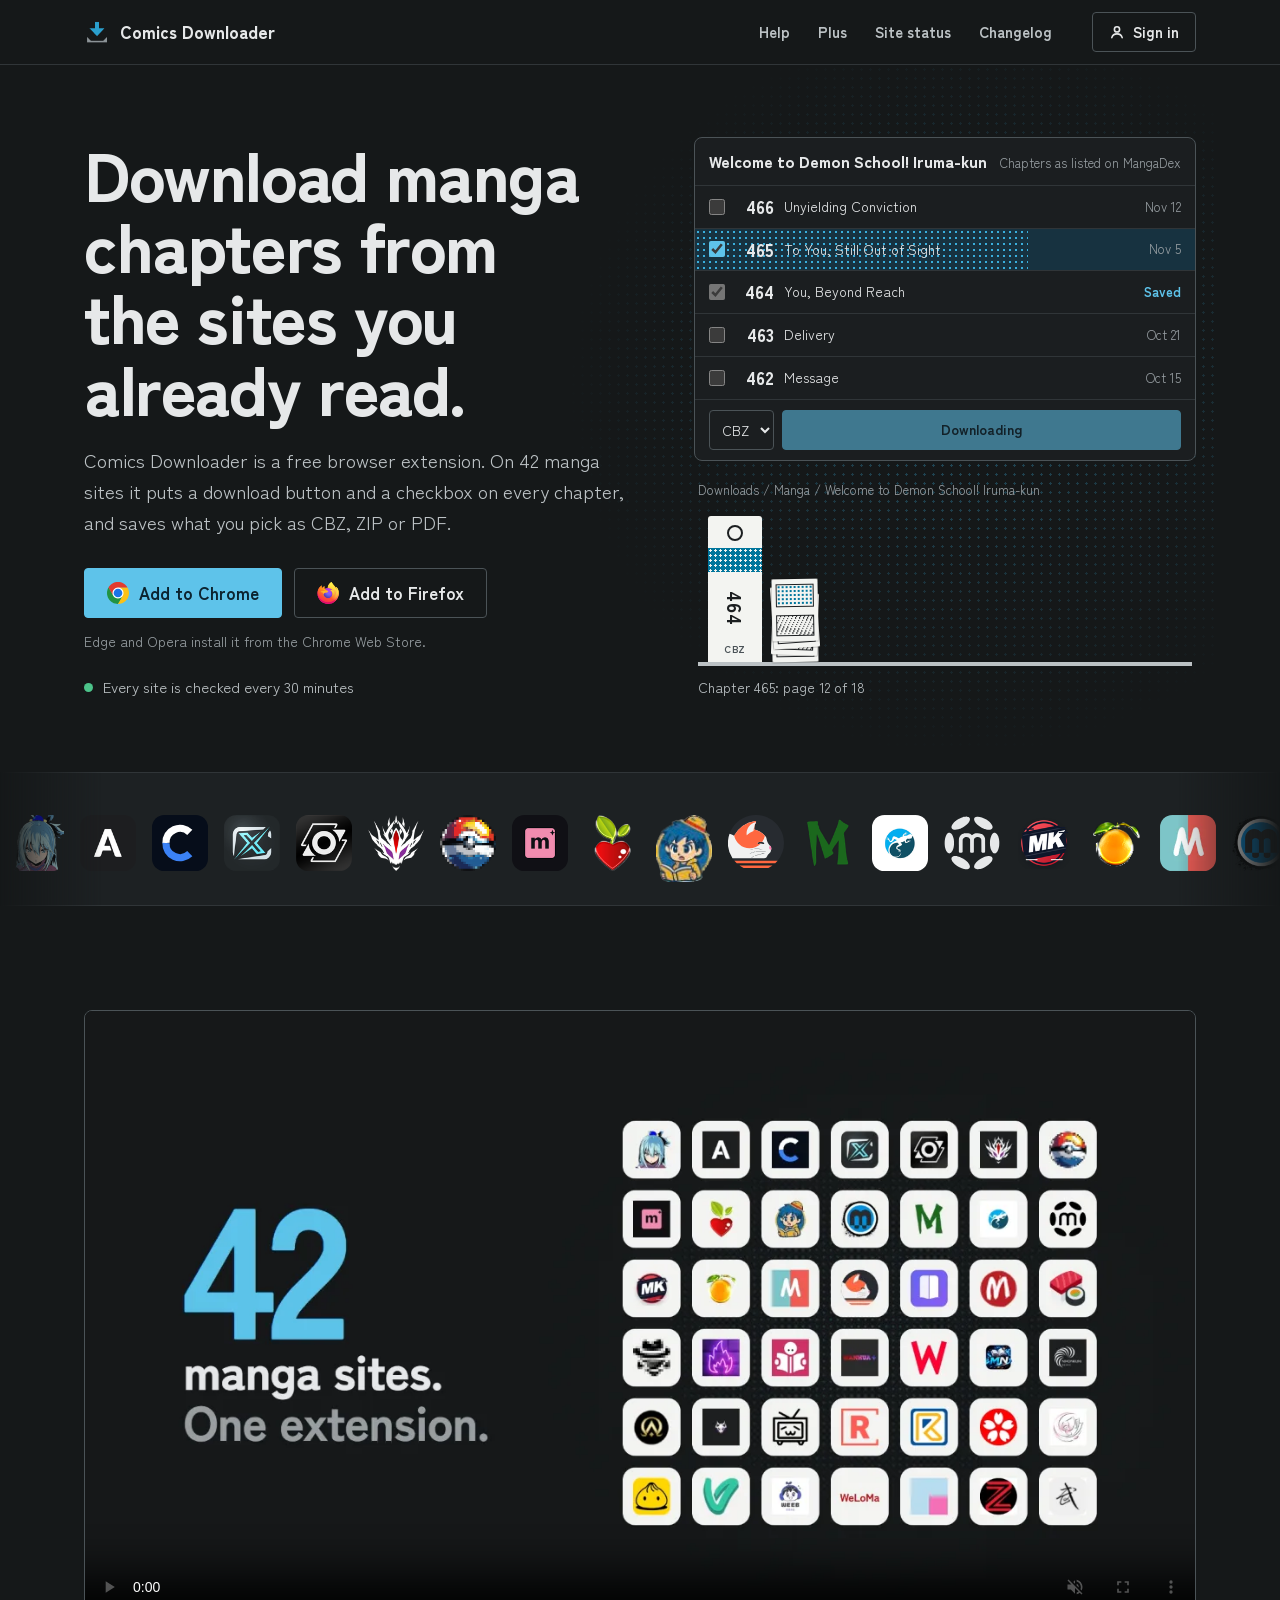
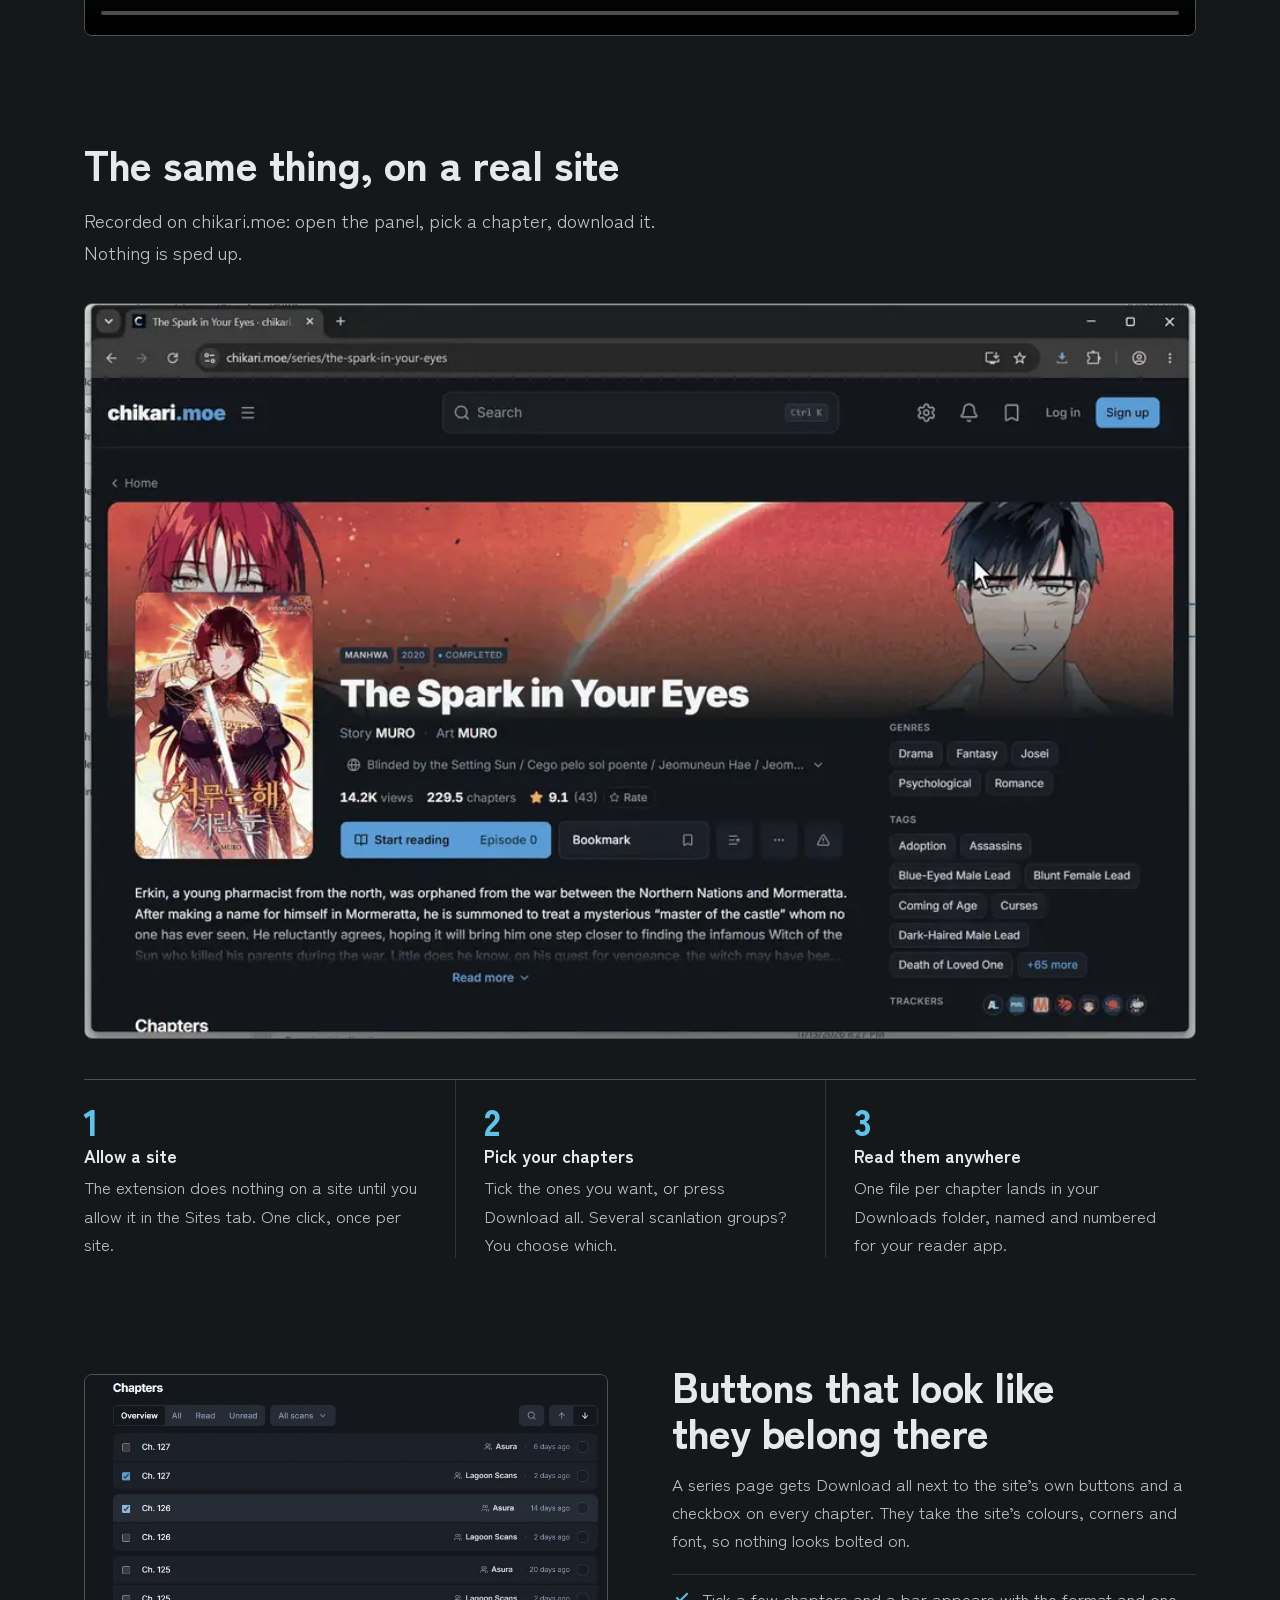
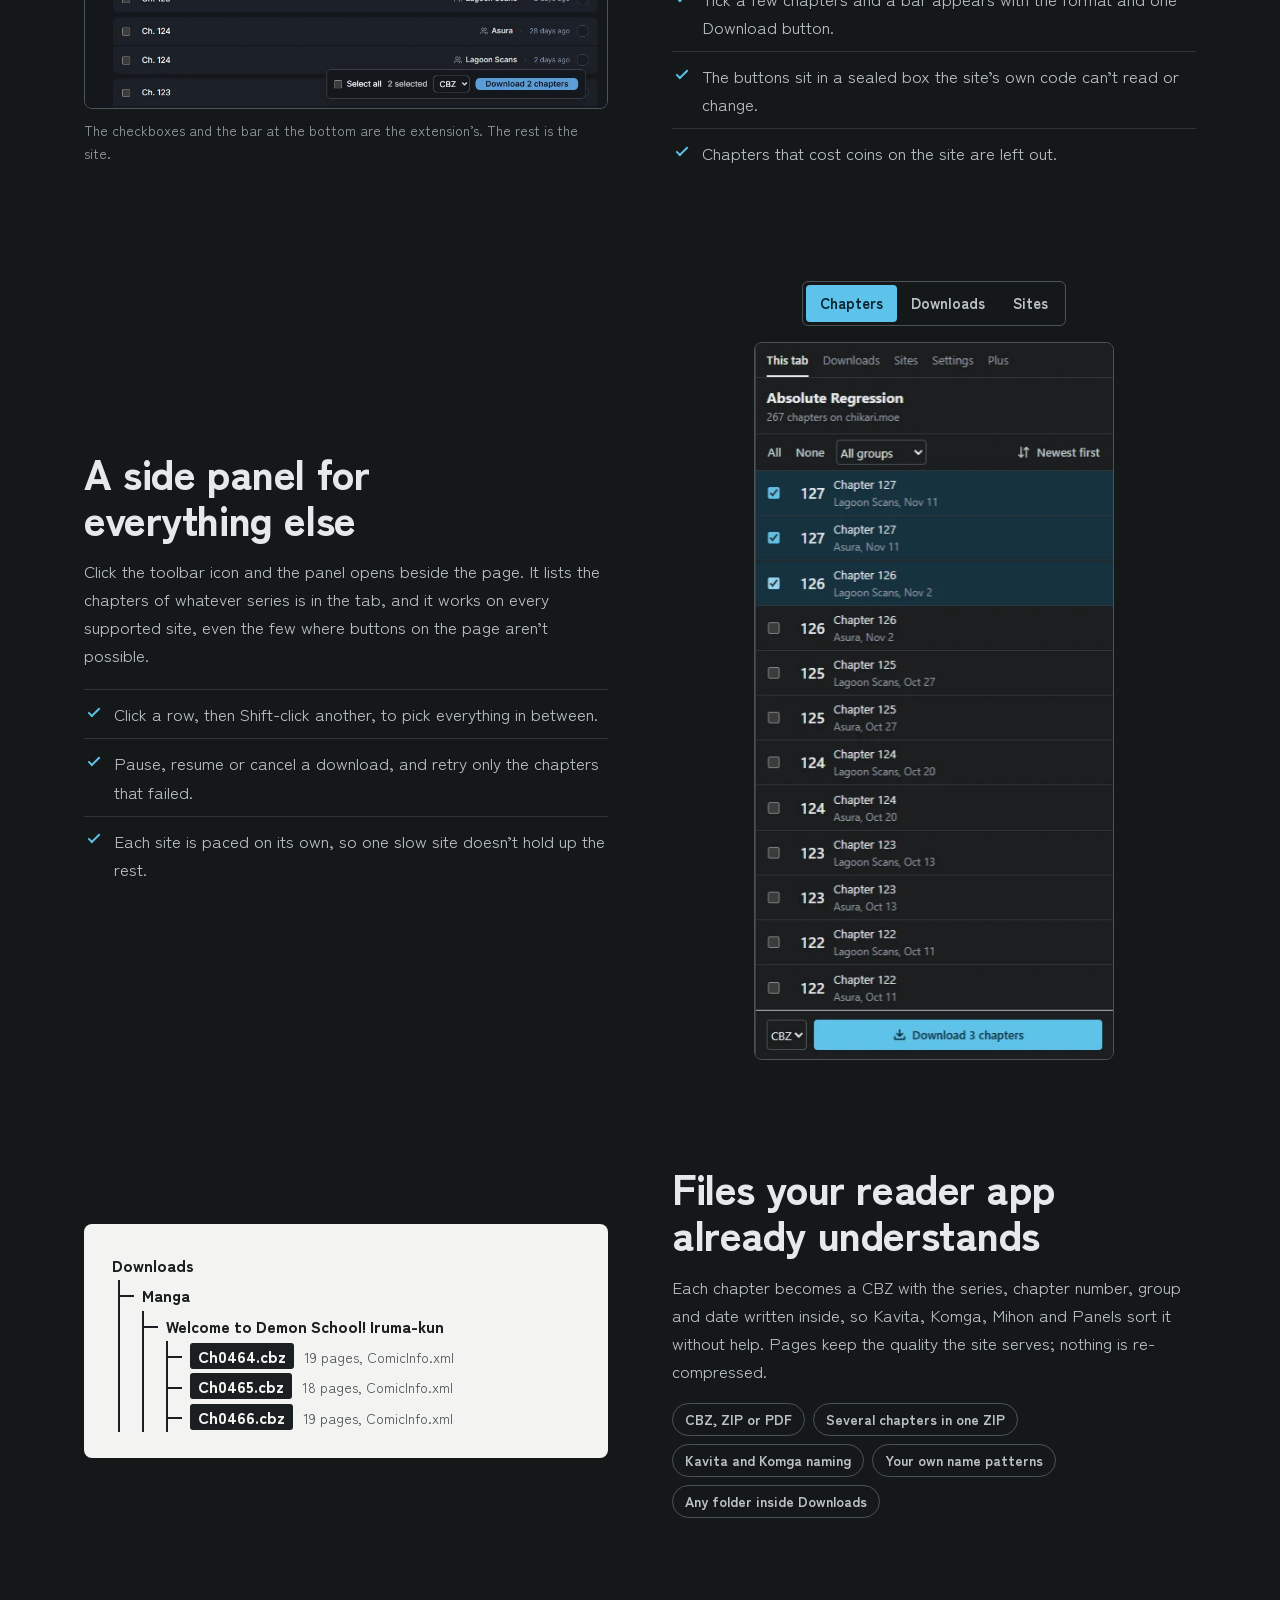
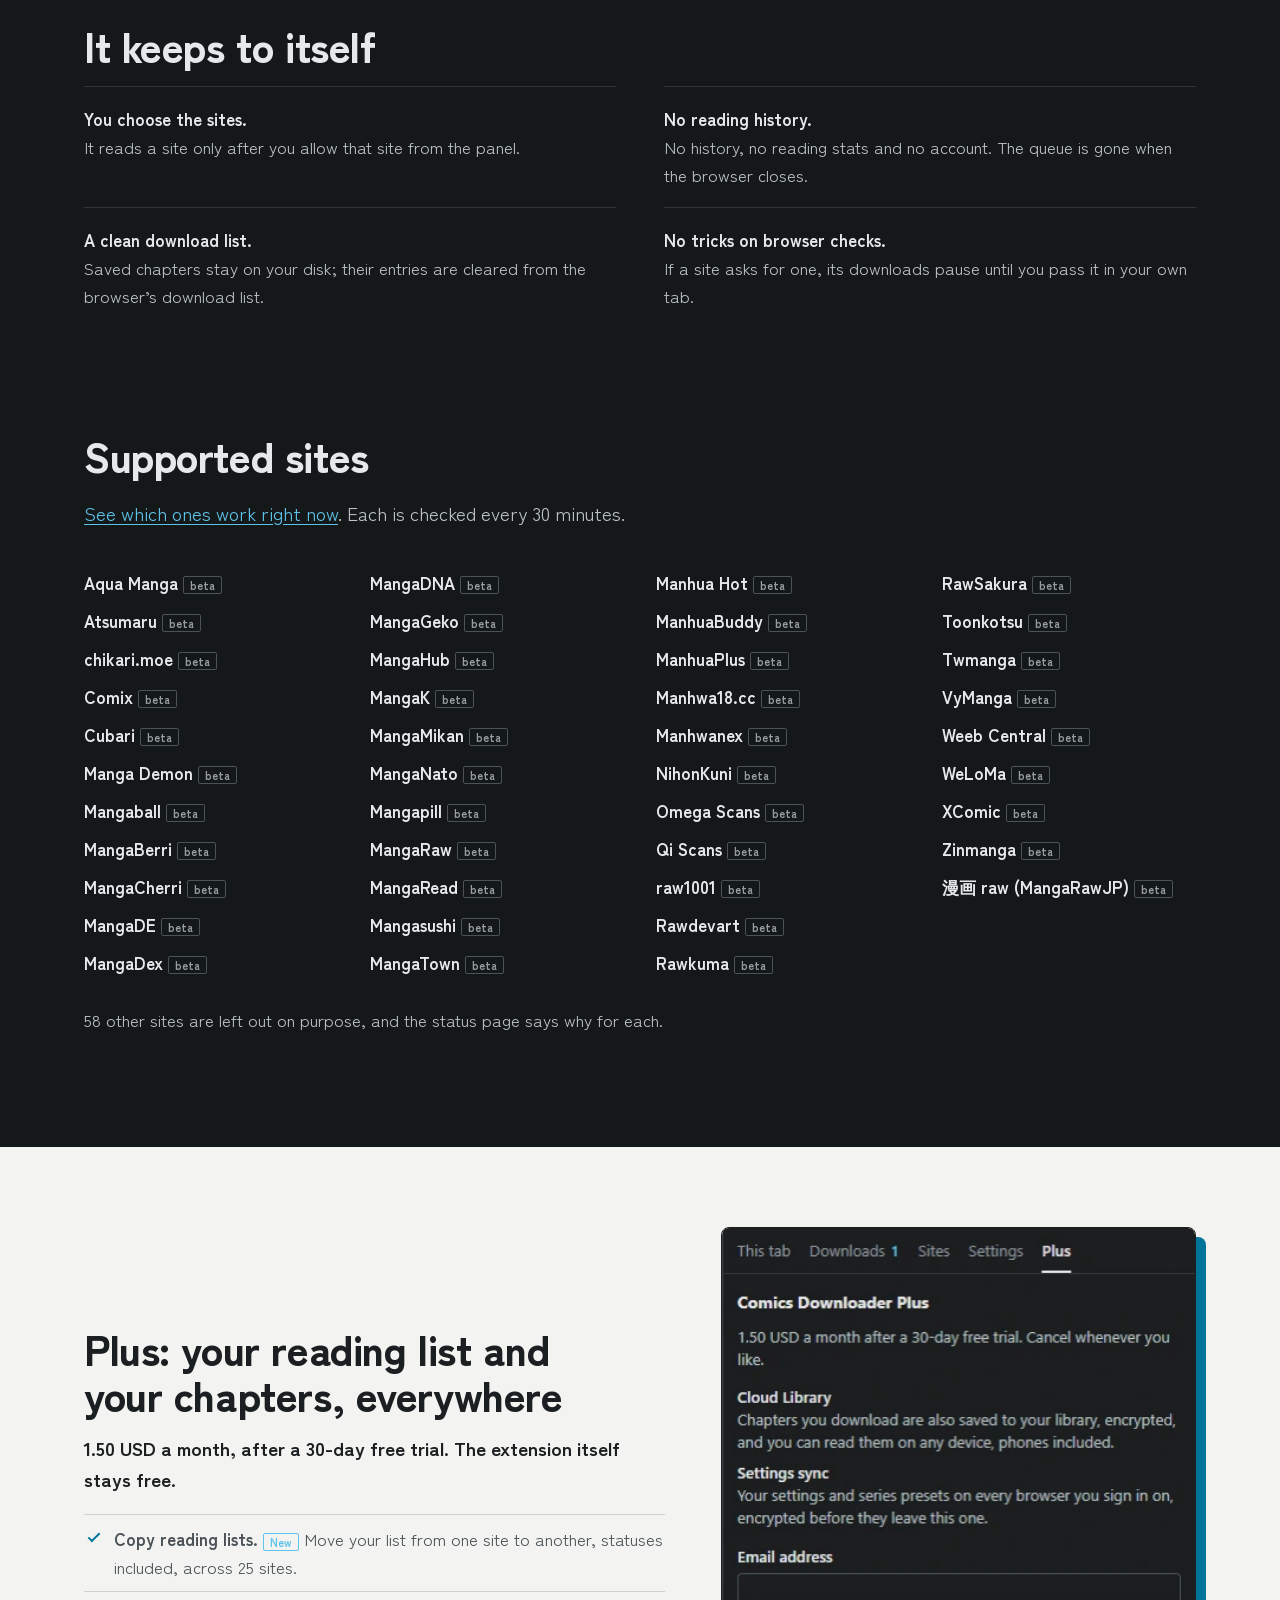
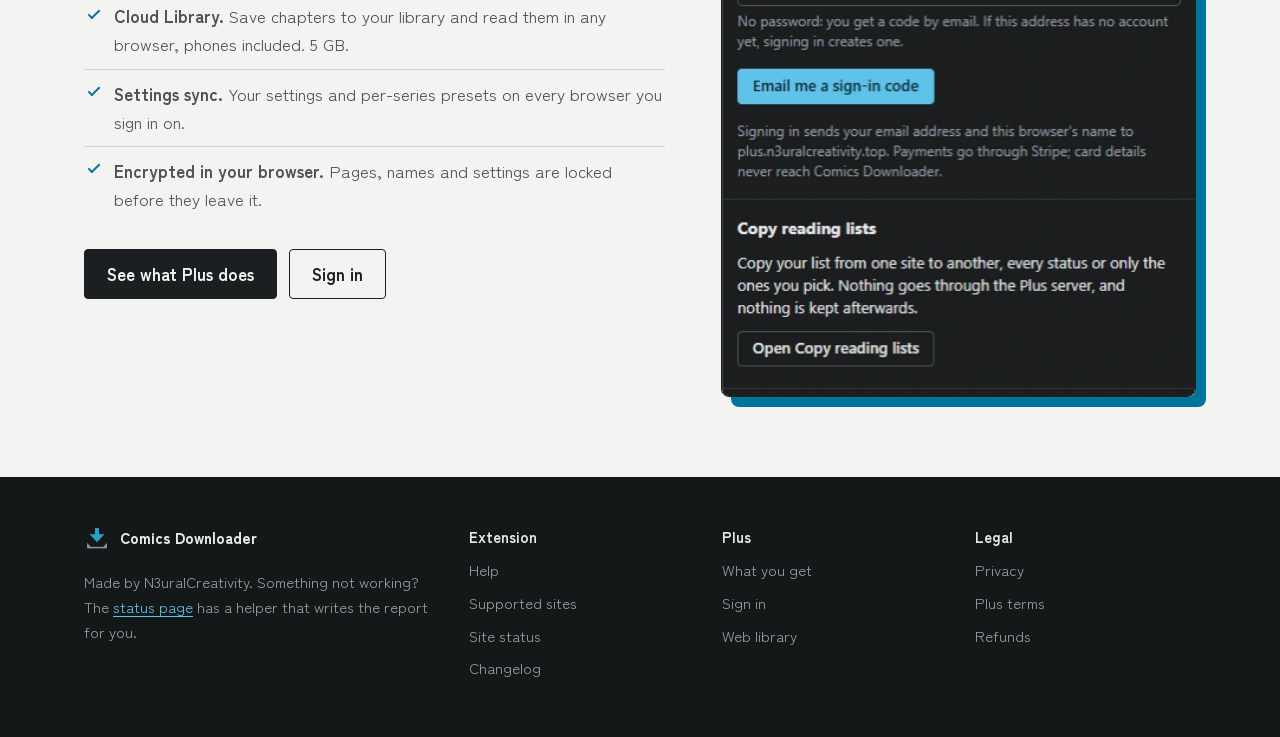
==== commit d298e662: "Home: drop the video's heading Co-Authored-By: Claude Opus 5.5 <noreply@anthropic.com>" ====
--- a/docs/index.html
+++ b/docs/index.html
@@ -81,8 +81,7 @@
     <div class="ticker" id="ticker" aria-hidden="true" hidden></div>
 
     <main>
-      <section class="band motion" aria-labelledby="motion-title">
-        <h2 id="motion-title">Fifteen seconds of it</h2>
+      <section class="band motion" aria-label="Comics Downloader in action">
         <video id="motion" src="assets/motion.mp4" poster="assets/motion-poster.webp" width="1920" height="1080" muted loop playsinline preload="none" controls>
           A 15-second film: chapters ticked on Welcome to Demon School! Iruma-kun, saved as CBZ files, the 42 supported sites, and the install buttons.
         </video>
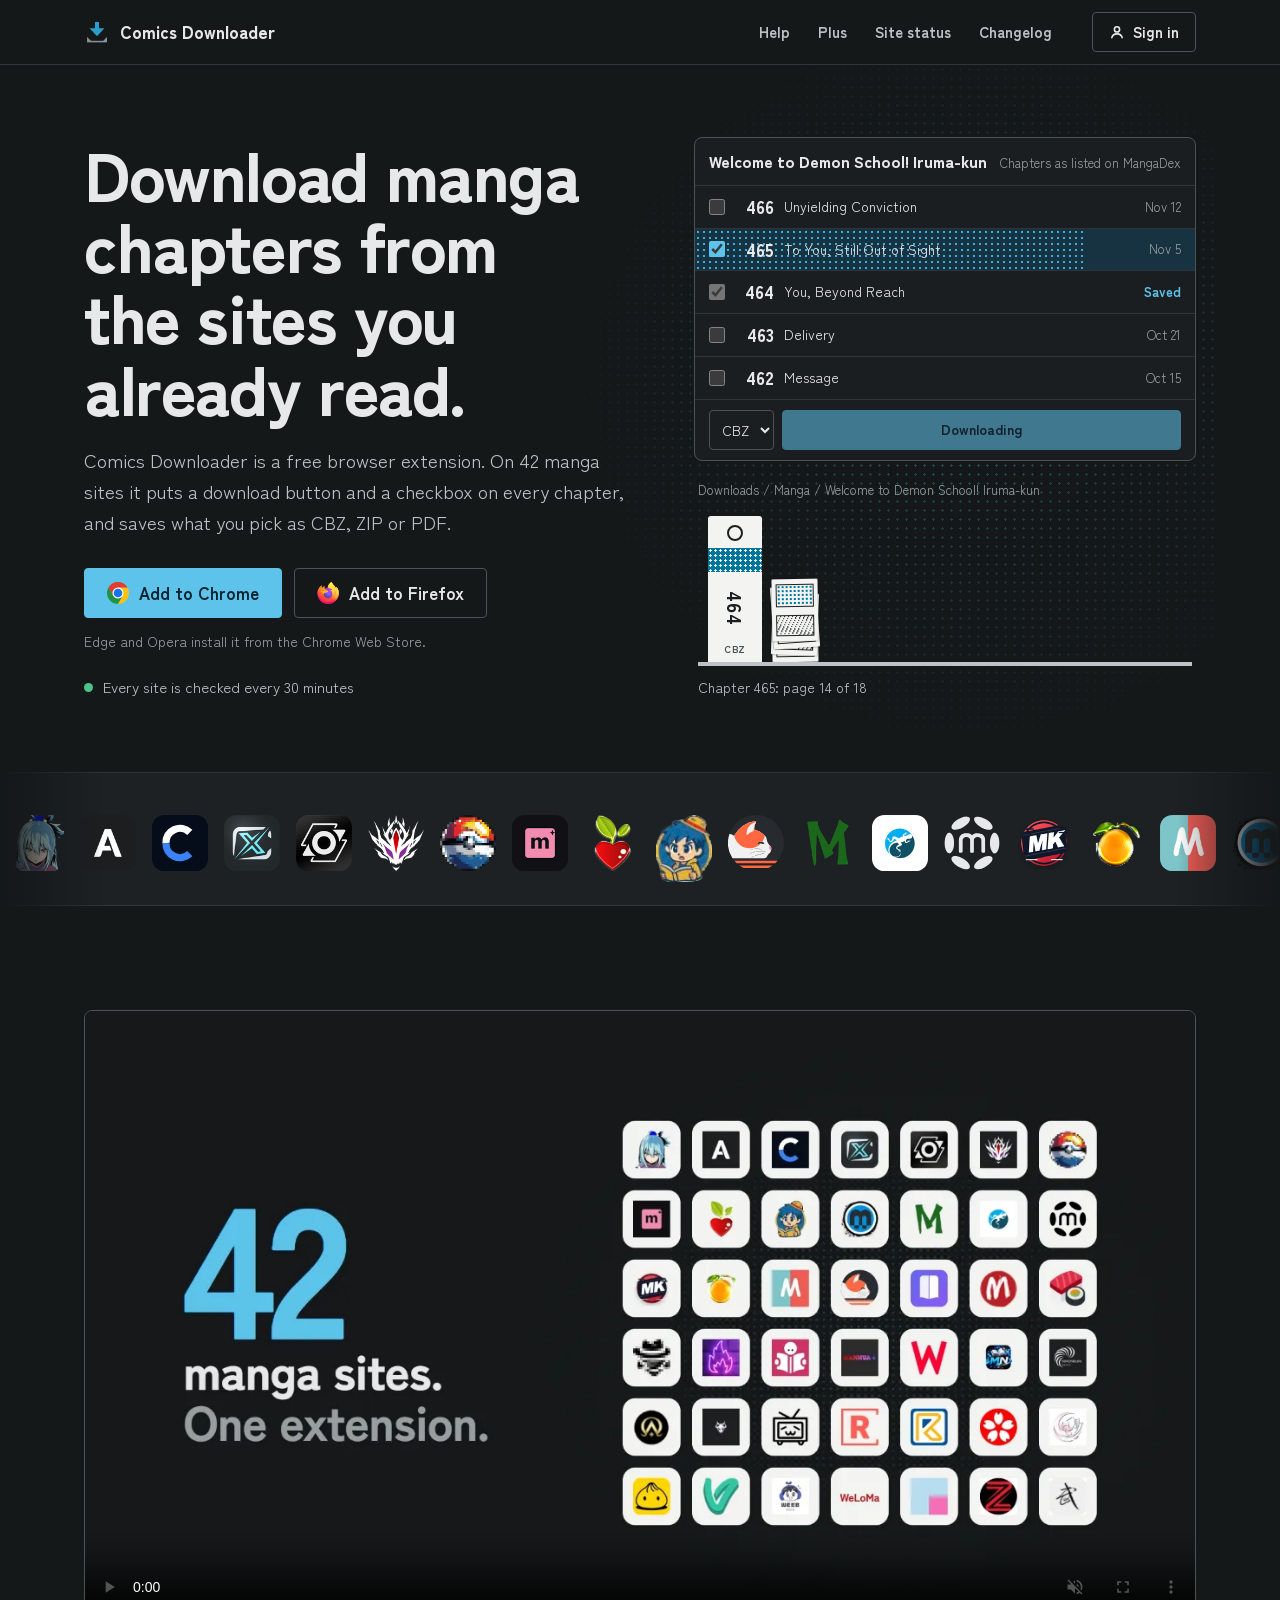
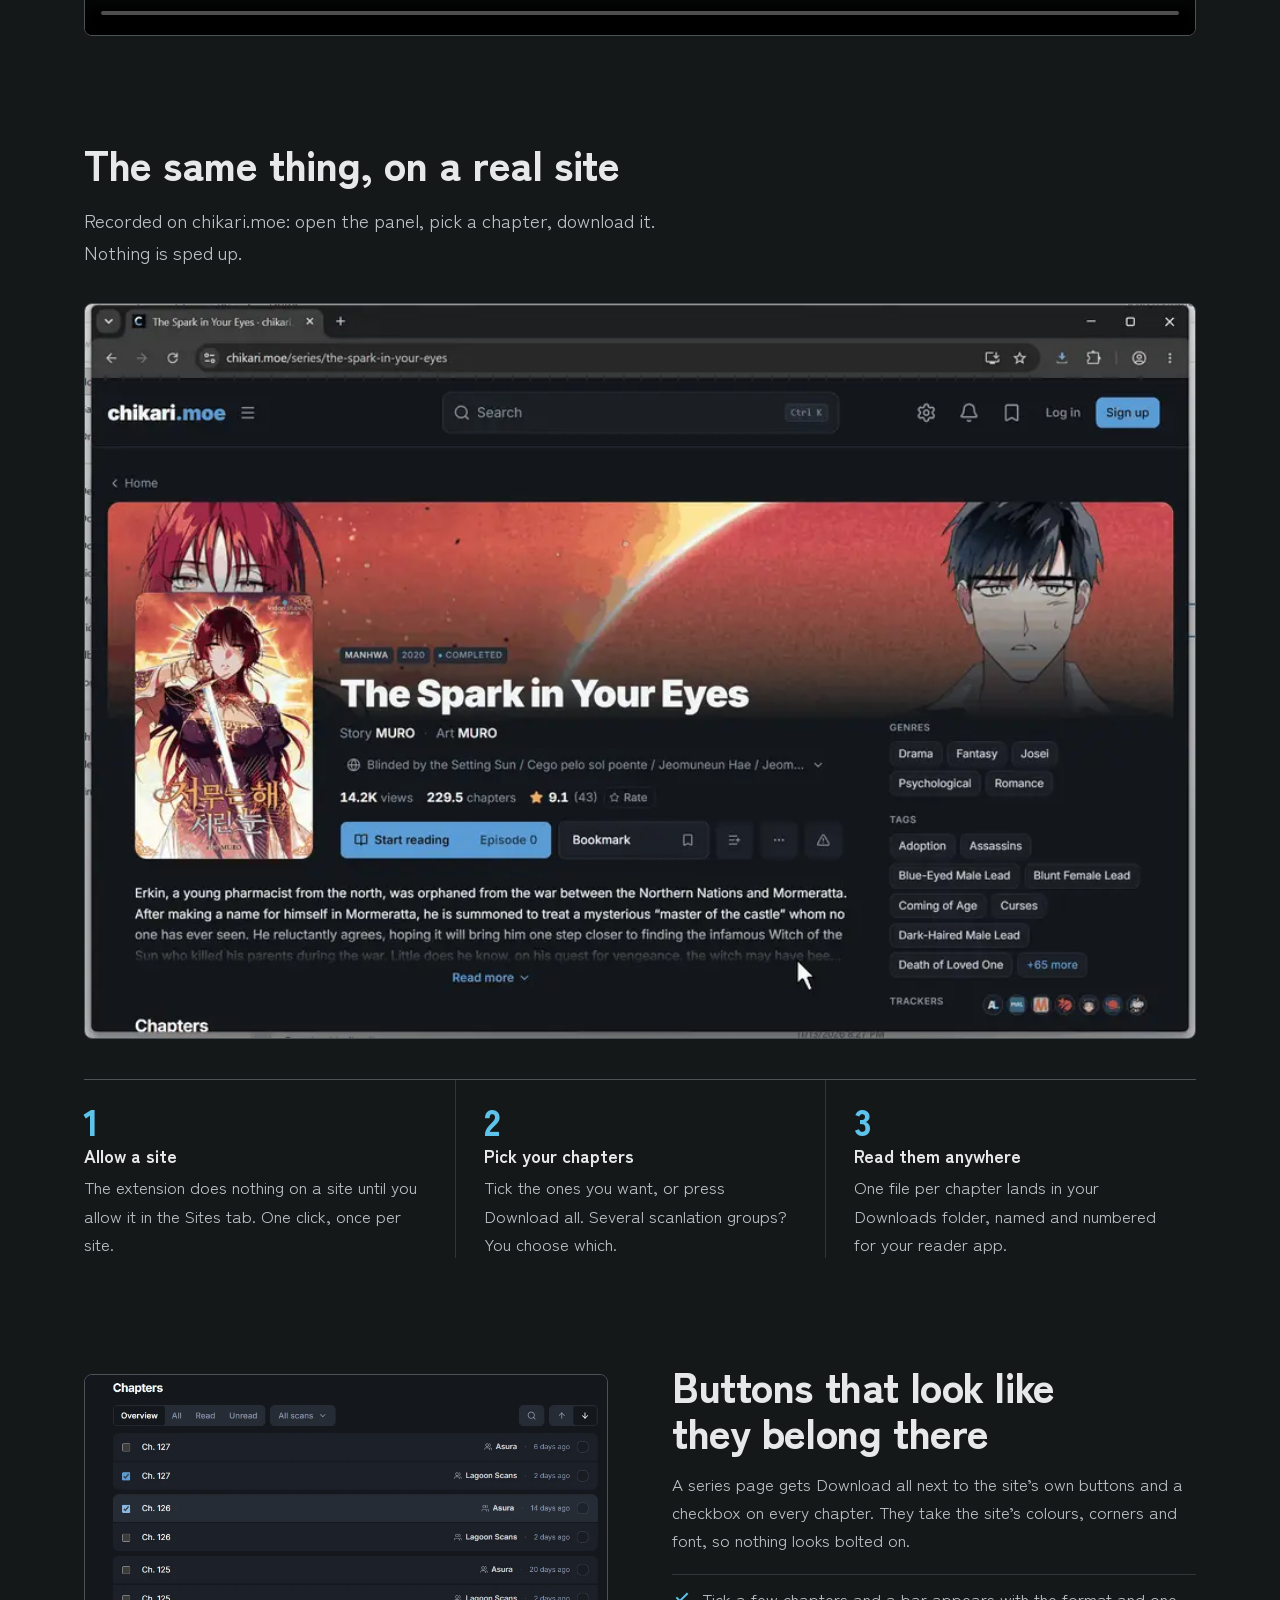
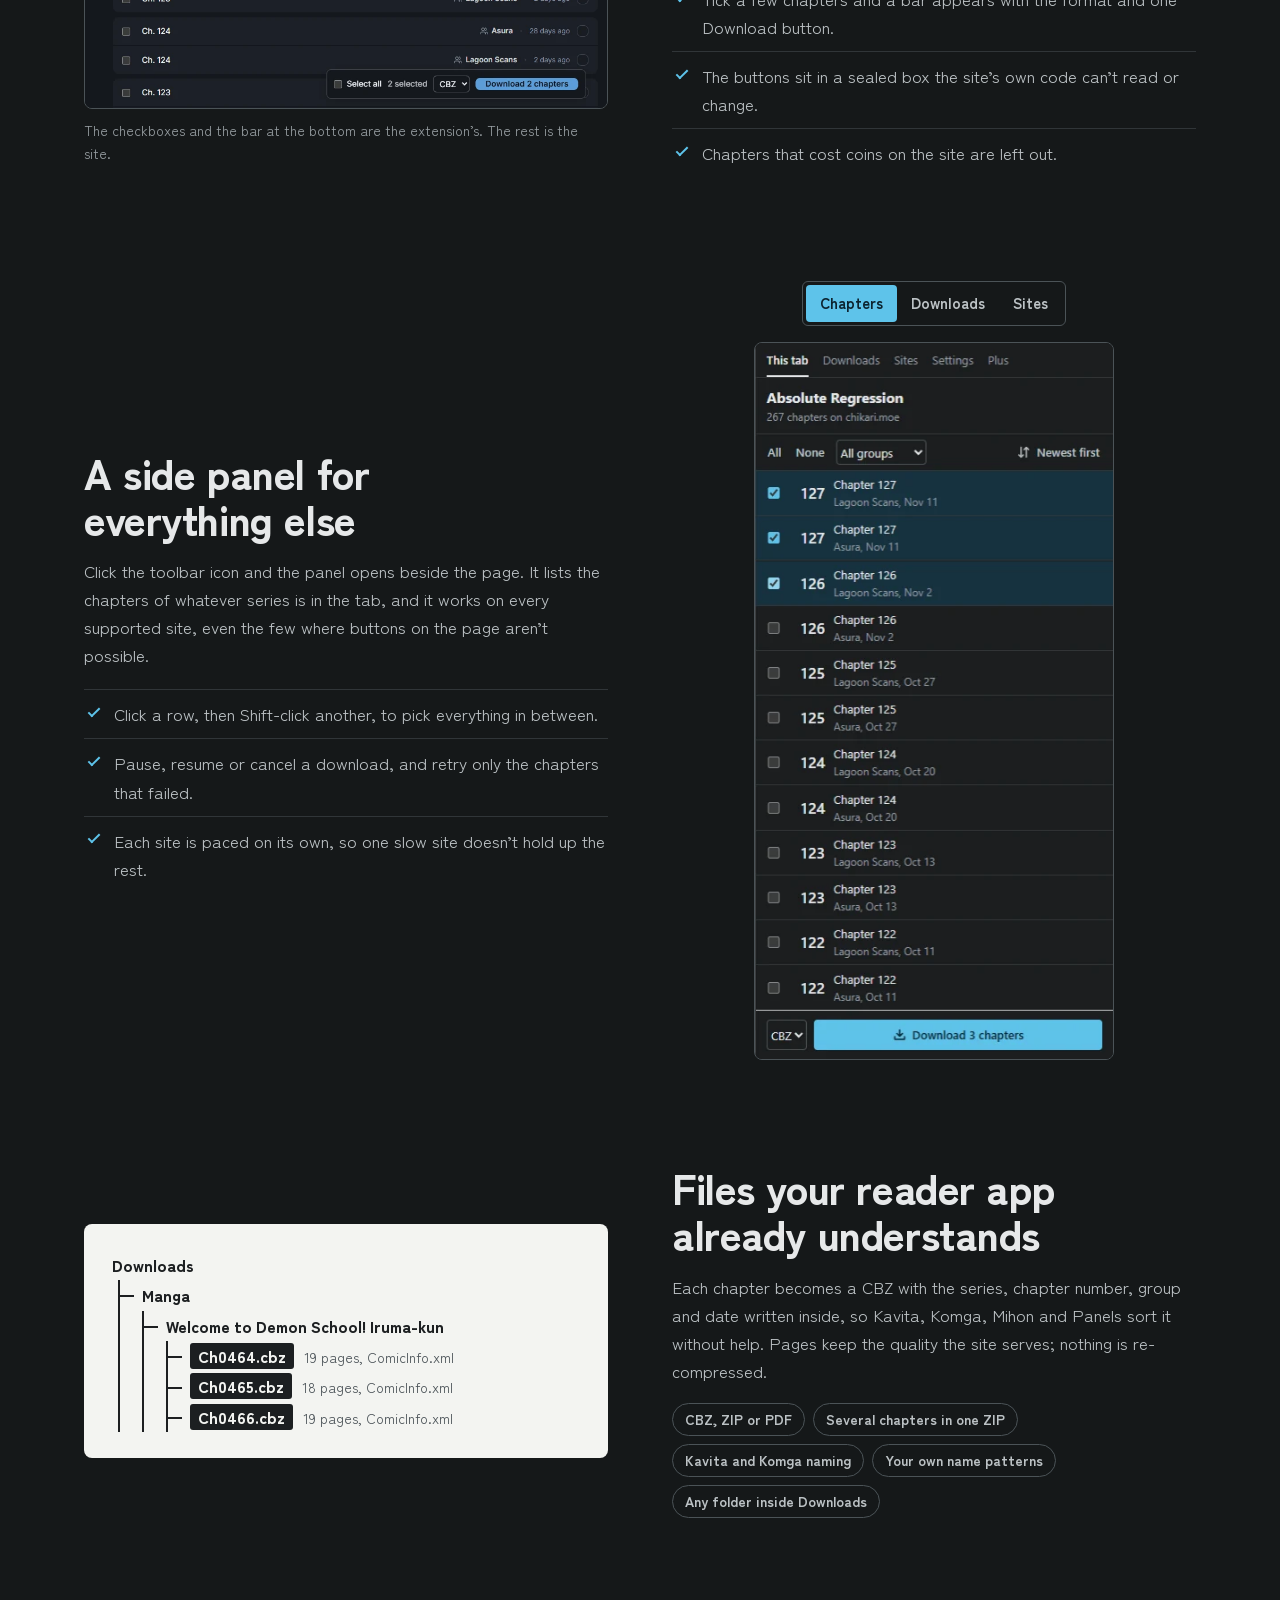
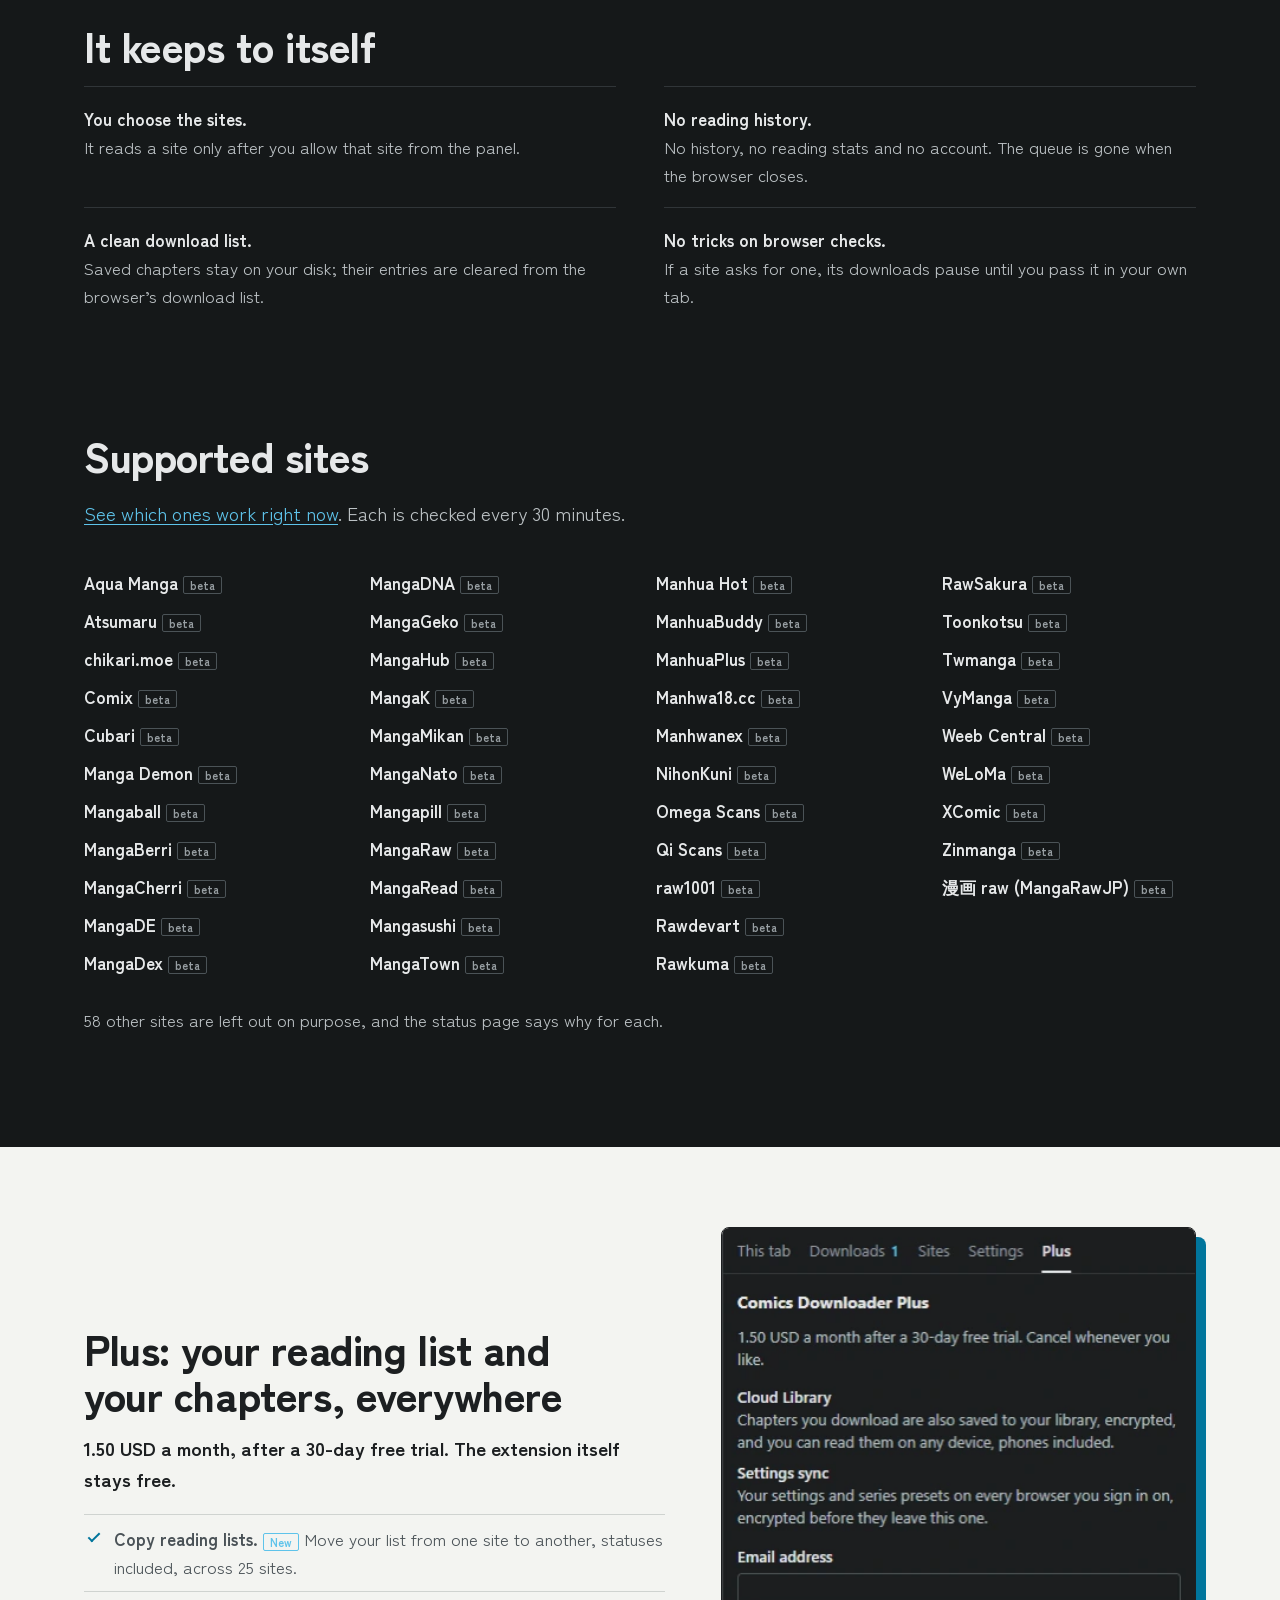
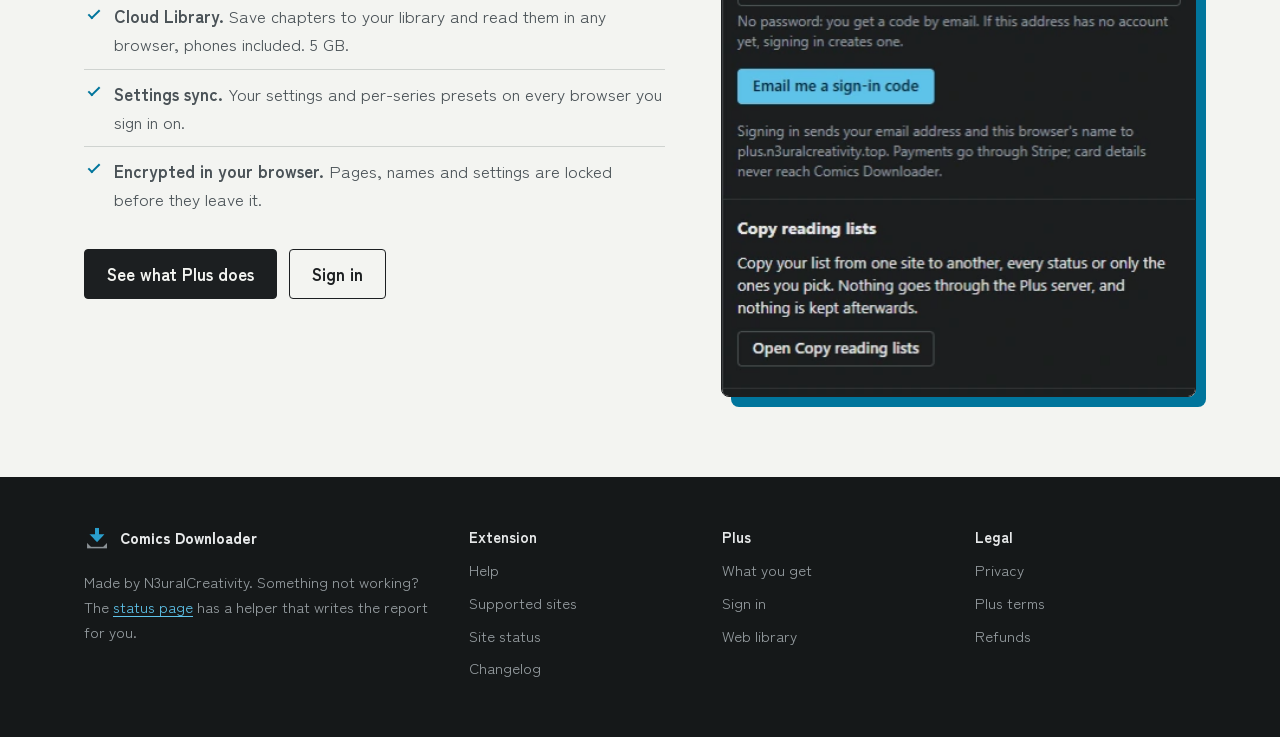
==== commit 6e65a78d: "Plus: try Copy reading lists right on the page Co-Authored-By: Claude Opus 5.5 <noreply@anthropic.co" ====
--- a/docs/index.html
+++ b/docs/index.html
@@ -18,8 +18,8 @@
     <meta name="twitter:card" content="summary_large_image" />
     <link rel="icon" type="image/png" href="assets/icon128.png" />
     <link rel="preload" href="fonts/zen-kaku-gothic-new-900.woff2" as="font" type="font/woff2" crossorigin />
-    <link rel="stylesheet" href="tokens.css?v=5.0.1" />
-    <link rel="stylesheet" href="home.css?v=5.0.1" />
+    <link rel="stylesheet" href="tokens.css?v=5.0.2" />
+    <link rel="stylesheet" href="home.css?v=5.0.2" />
   </head>
   <body>
     <header class="top">
@@ -303,6 +303,6 @@
         </nav>
       </div>
     </footer>
-    <script src="site.js?v=5.0.1" defer></script>
+    <script src="site.js?v=5.0.2" defer></script>
   </body>
 </html>
--- a/docs/home.css
+++ b/docs/home.css
@@ -441,6 +441,8 @@
   height: 158px;
   padding: 0 10px;
   border-bottom: 4px solid var(--ink-2);
+  /* Decoration: on a phone the spines that don't fit are cut off rather than widening the page. */
+  overflow: hidden;
 }
 .spine {
   display: flex;
@@ -875,42 +877,99 @@
 .sites li a:hover {
   color: var(--accent);
 }
-/* Copy reading lists: the two sites and the page's four steps. */
-.move {
-  display: grid;
-  grid-template-columns: minmax(0, 1fr) auto minmax(0, 1fr);
+/* Copy reading lists: a working model of the extension's copy page, with its four steps. */
+.copy-body {
+  display: grid;
+  align-content: start;
+  gap: 12px;
+  min-height: 290px;
+  padding: 14px;
+}
+.copy-demo [hidden] {
+  display: none;
+}
+.copy-body .field {
+  display: grid;
+  gap: 4px;
+  font-weight: 700;
+}
+.copy-demo select {
+  height: 40px;
+  padding: 0 8px;
+  border: 1px solid var(--rule-strong);
+  border-radius: var(--radius);
+  background: var(--paper);
+  color: var(--ink);
+  font: inherit;
+  font-weight: 400;
+}
+.copy-note {
+  margin: 0;
+  color: var(--ink-3);
+  font-size: 0.8125rem;
+}
+.copy-pick {
+  display: flex;
   align-items: center;
-  gap: 16px;
-}
-.move-site {
-  display: grid;
-  justify-items: center;
-  gap: 4px;
-  padding: 24px 12px;
+  gap: 10px;
+  padding: 6px 0;
+  border-bottom: 1px solid var(--rule);
+  cursor: pointer;
+}
+.copy-pick input {
+  width: 16px;
+  height: 16px;
+  margin: 0;
+  accent-color: var(--accent);
+}
+.copy-pick .m {
+  margin-left: auto;
+  color: var(--ink-3);
+  font-size: 0.8125rem;
+}
+.copy-group {
+  margin: 4px 0 0;
+  font-size: 0.8125rem;
+  font-weight: 700;
+}
+.copy-bar {
+  height: 10px;
+  border: 1px solid var(--rule-strong);
+  border-radius: 2px;
+  background: var(--paper-sunk);
+  overflow: hidden;
+}
+.copy-bar i {
+  display: block;
+  width: calc(var(--p, 0) * 100%);
+  height: 100%;
+  background: var(--accent);
+  transition: width 0.12s linear;
+}
+.copy-tiles {
+  display: grid;
+  grid-template-columns: repeat(auto-fit, minmax(7.5em, 1fr));
+  gap: 8px;
+}
+.copy-tiles div {
+  display: grid;
+  gap: 2px;
+  padding: 10px;
   border: 1px solid var(--rule);
   border-radius: var(--radius);
-  background: var(--paper-sunk);
-  text-align: center;
-}
-.move-site img {
-  width: 48px;
-  height: 48px;
-  object-fit: contain;
-  border-radius: 8px;
-  margin-bottom: 6px;
-}
-.move-site span {
   color: var(--ink-3);
   font-size: 0.8125rem;
 }
-.move-arrow {
-  width: 40px;
-  color: var(--accent);
+.copy-tiles b {
+  color: var(--ink);
+  font-size: 1.375rem;
+  font-weight: 900;
+  font-variant-numeric: tabular-nums;
 }
 .move-steps {
   display: grid;
   grid-template-columns: repeat(4, 1fr);
-  margin: 20px 0 0;
+  margin: 0;
   padding: 0;
   list-style: none;
   counter-reset: step;
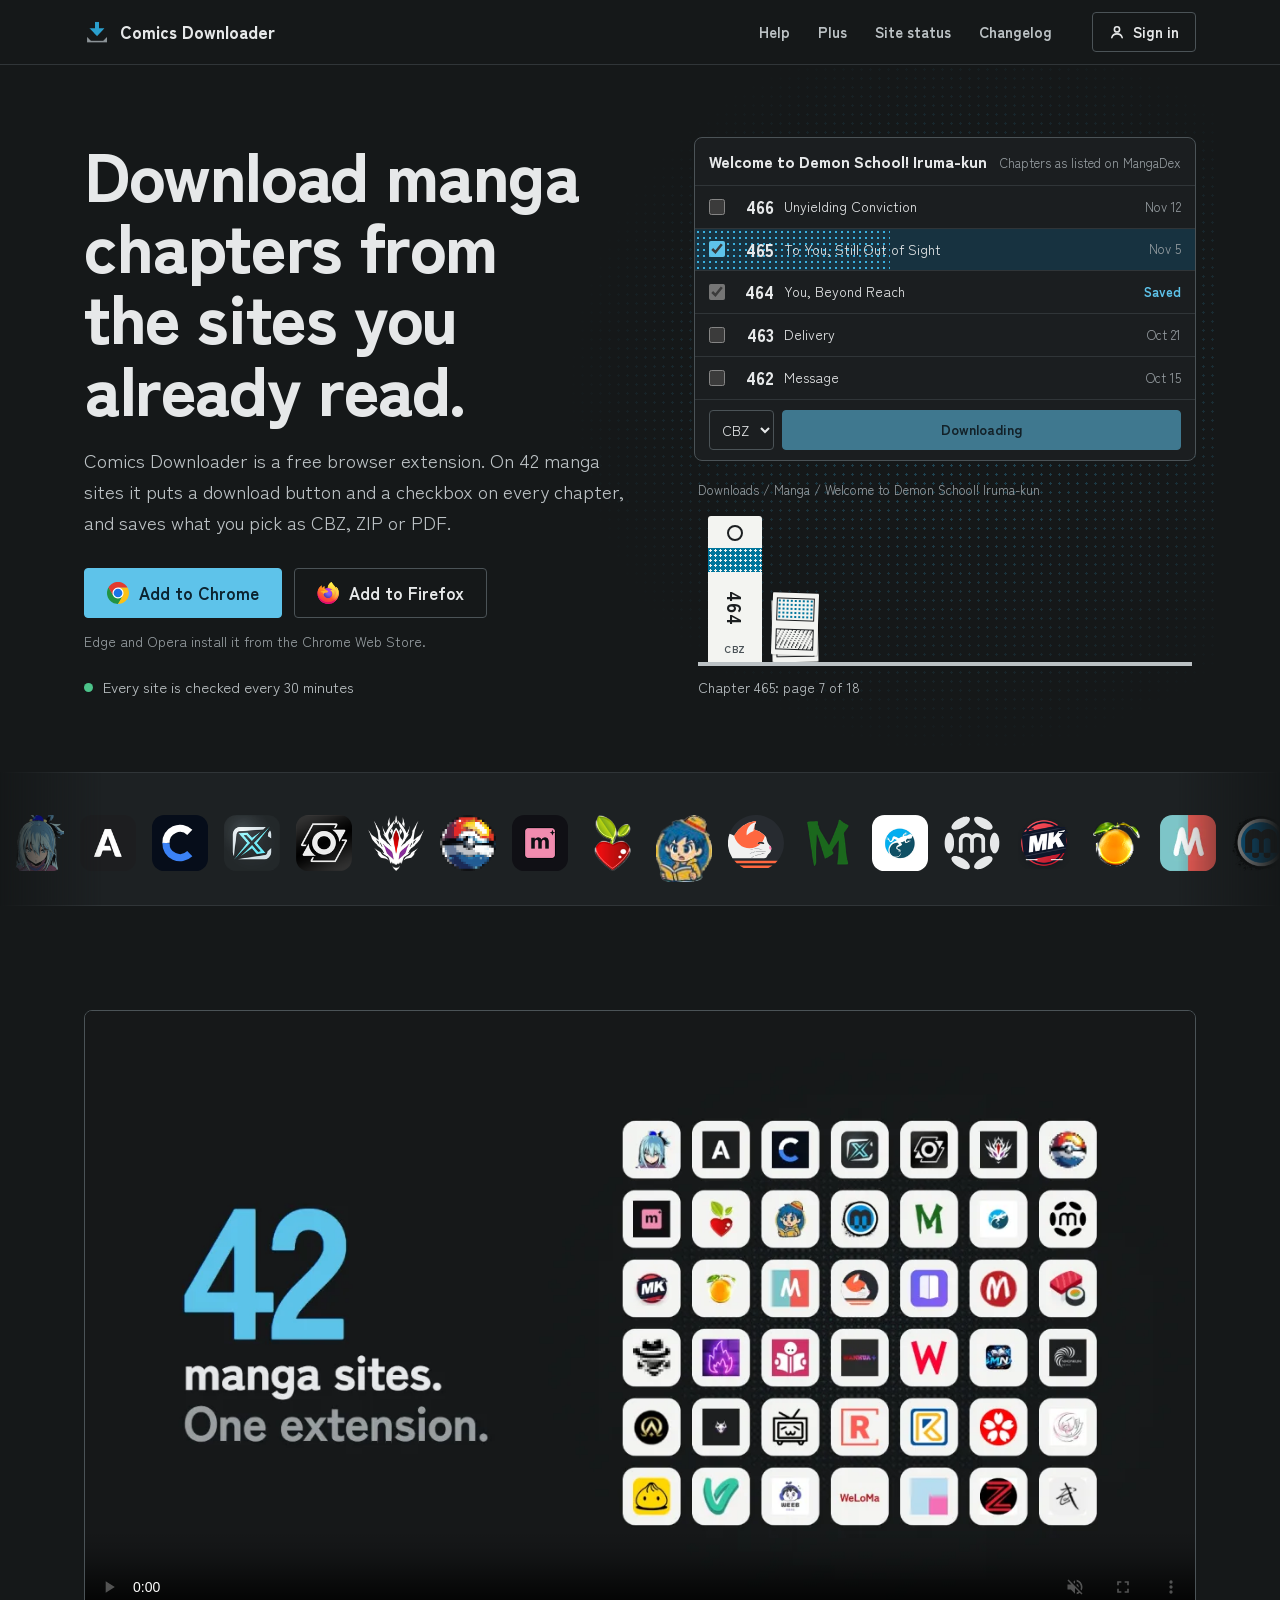
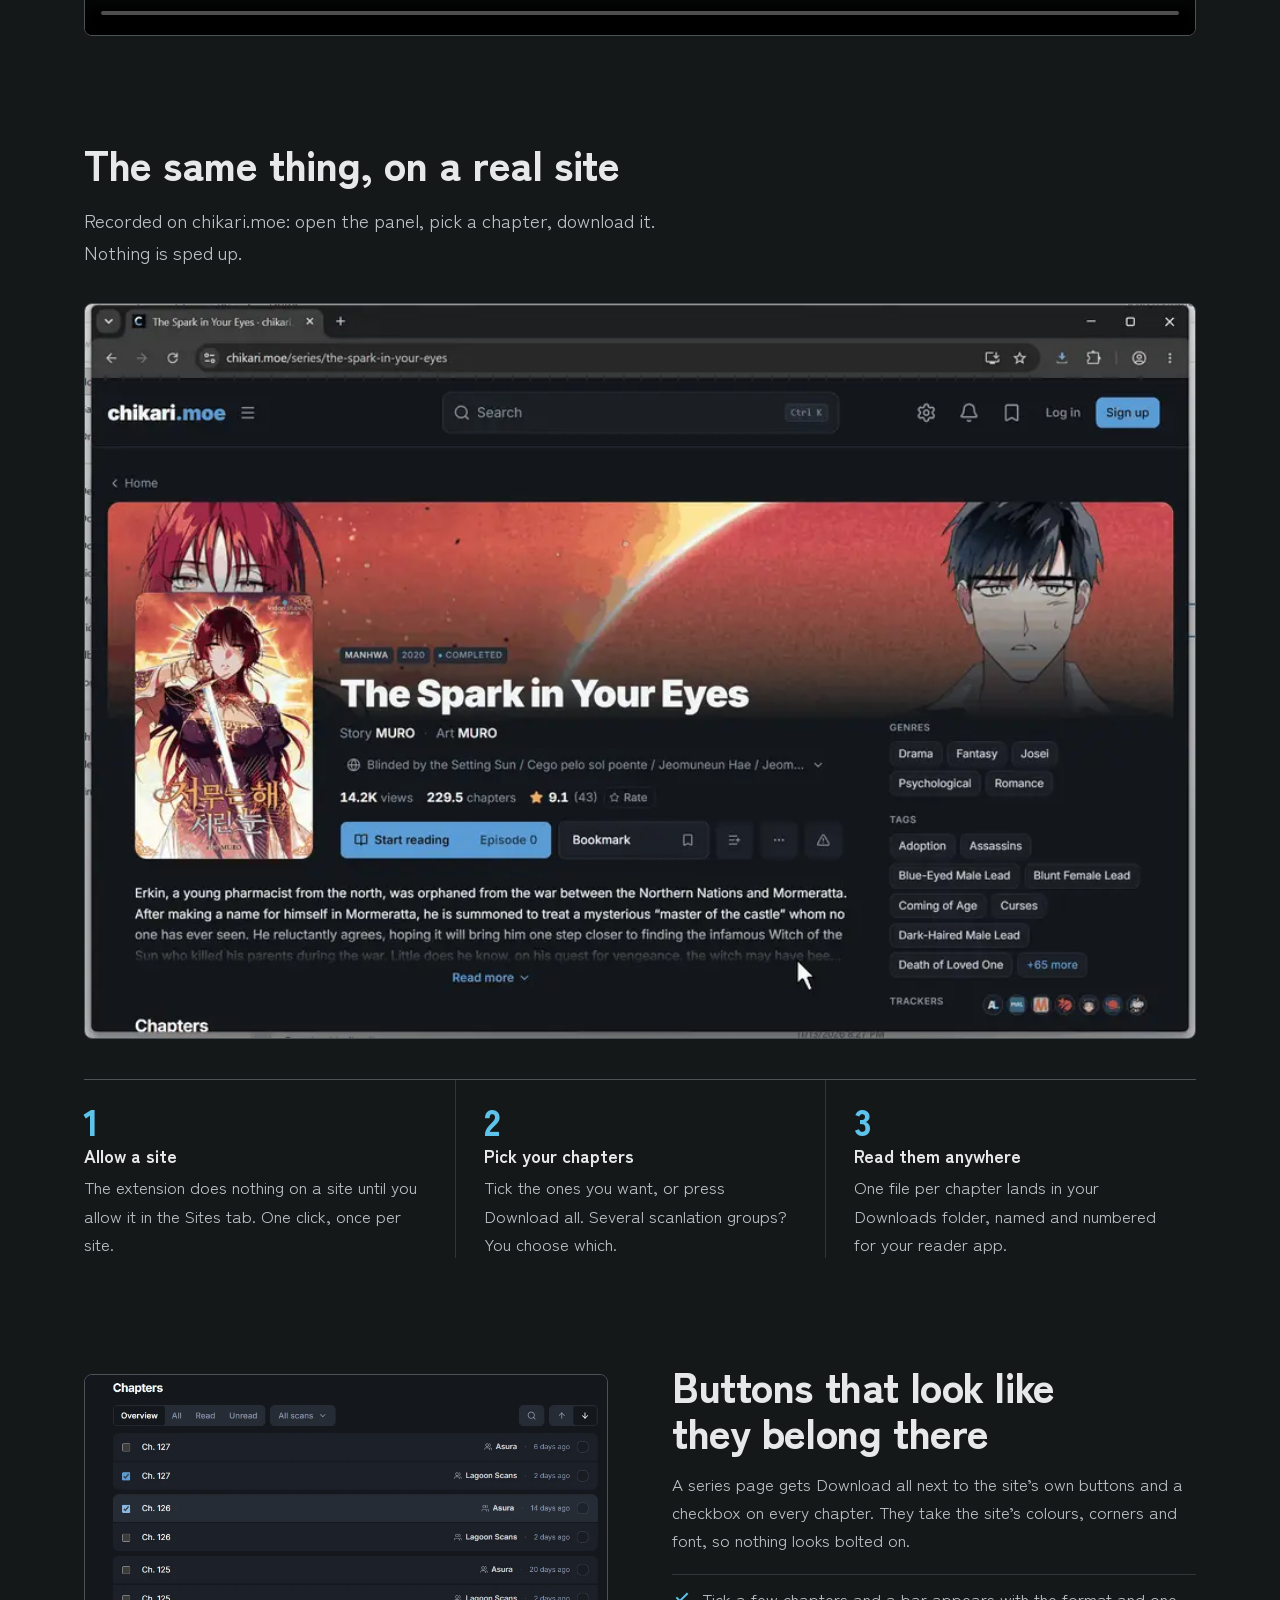
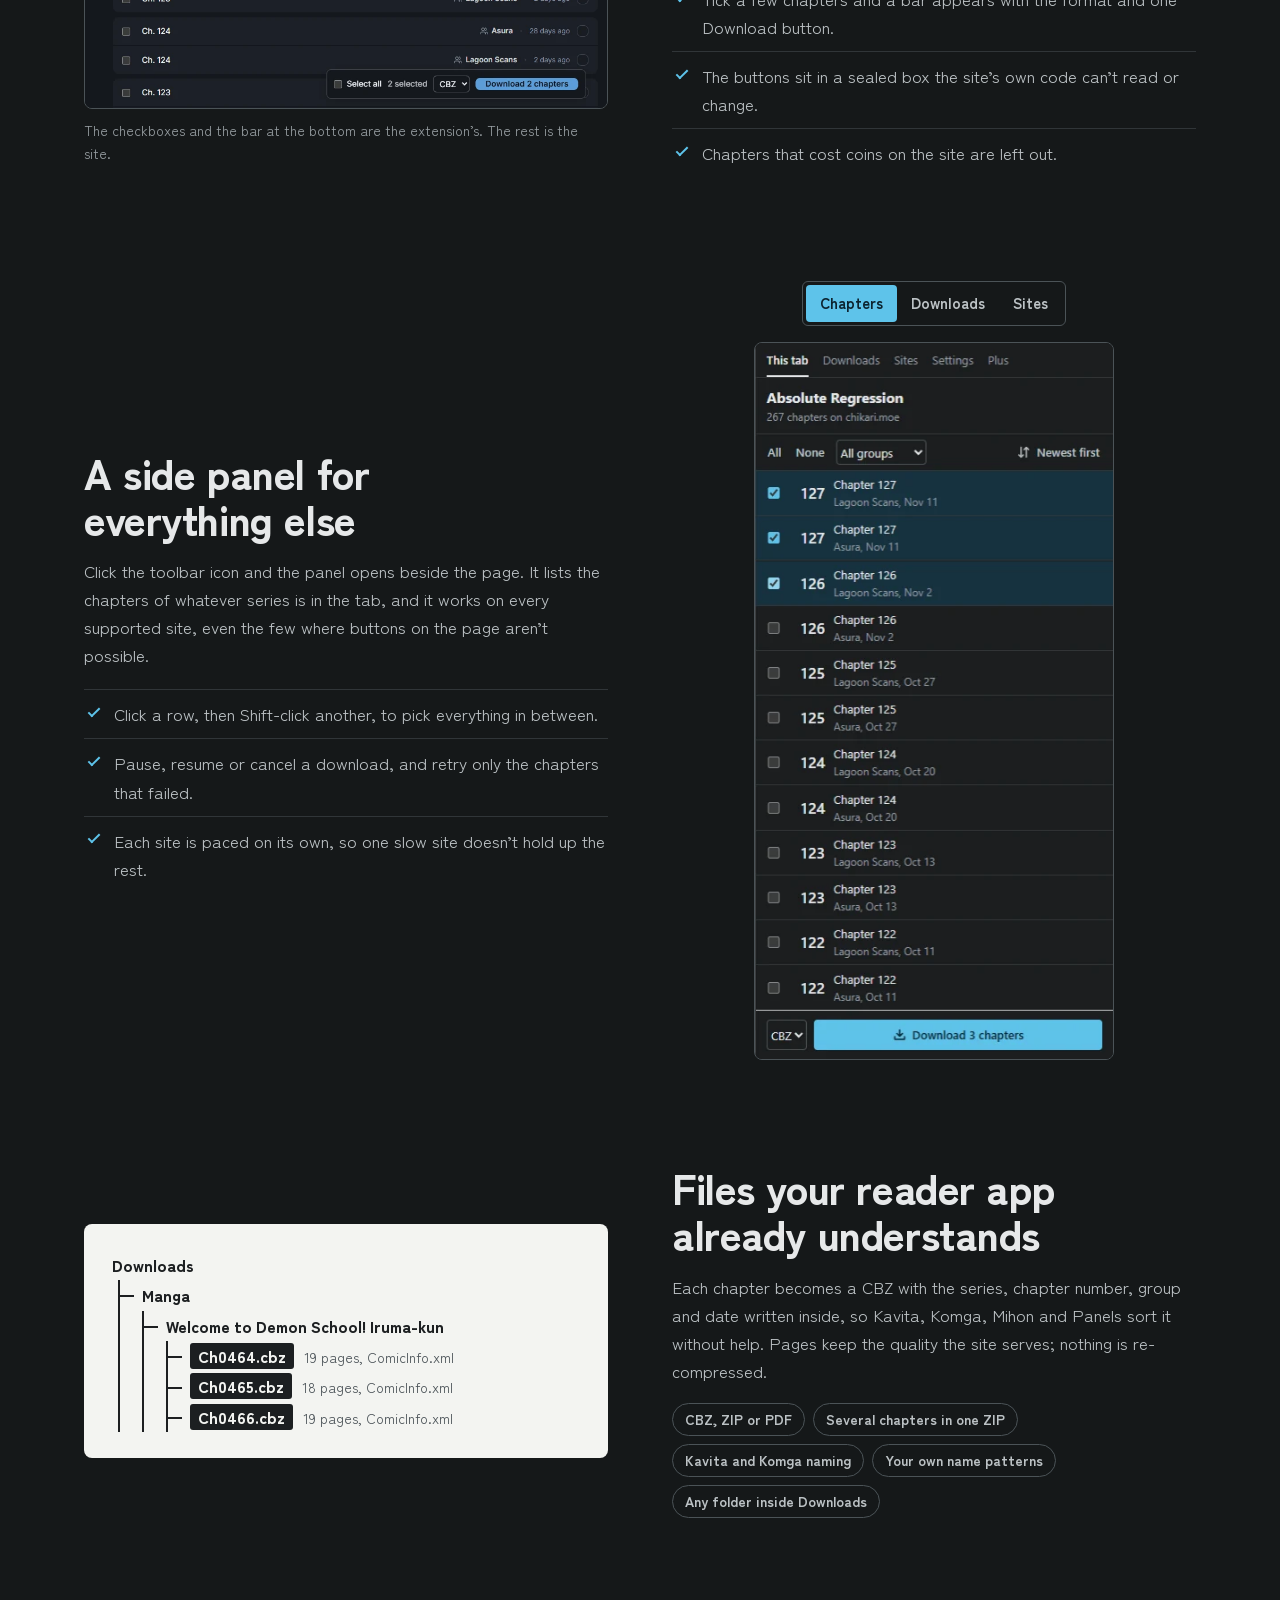
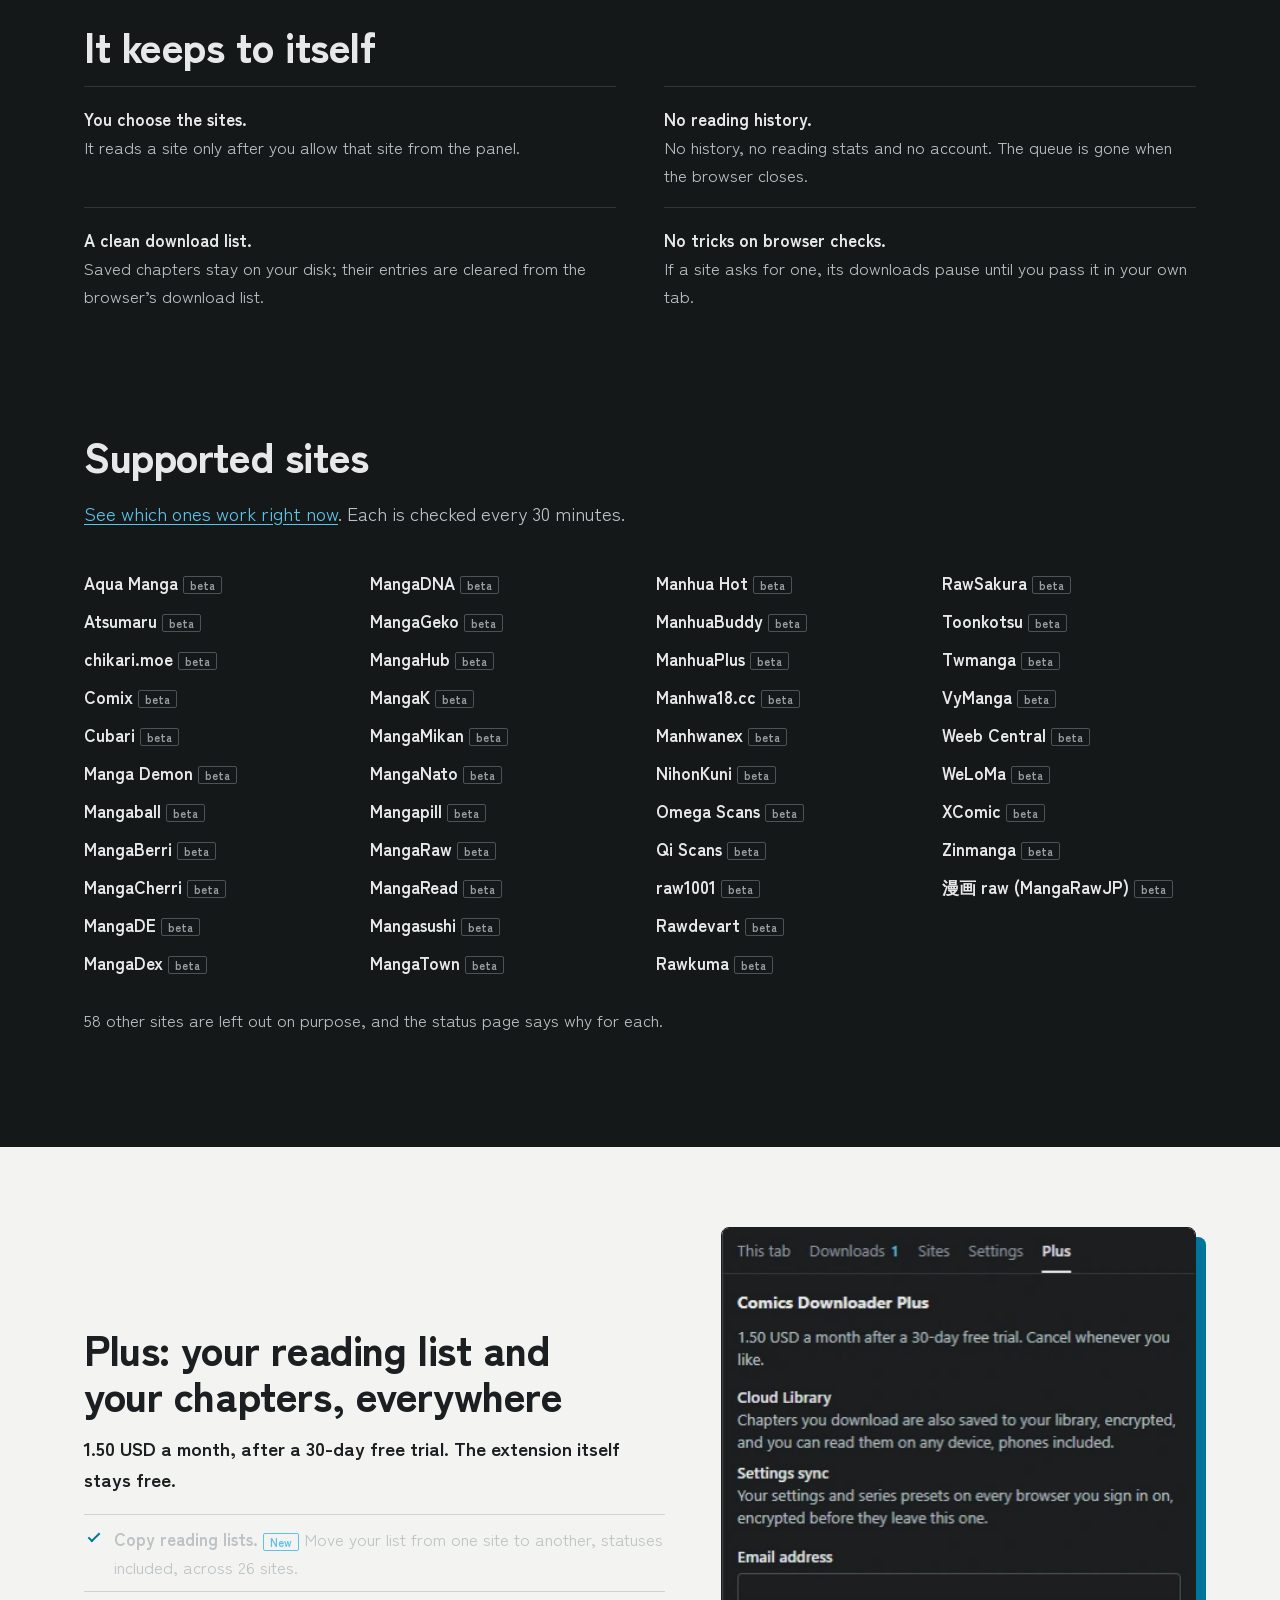
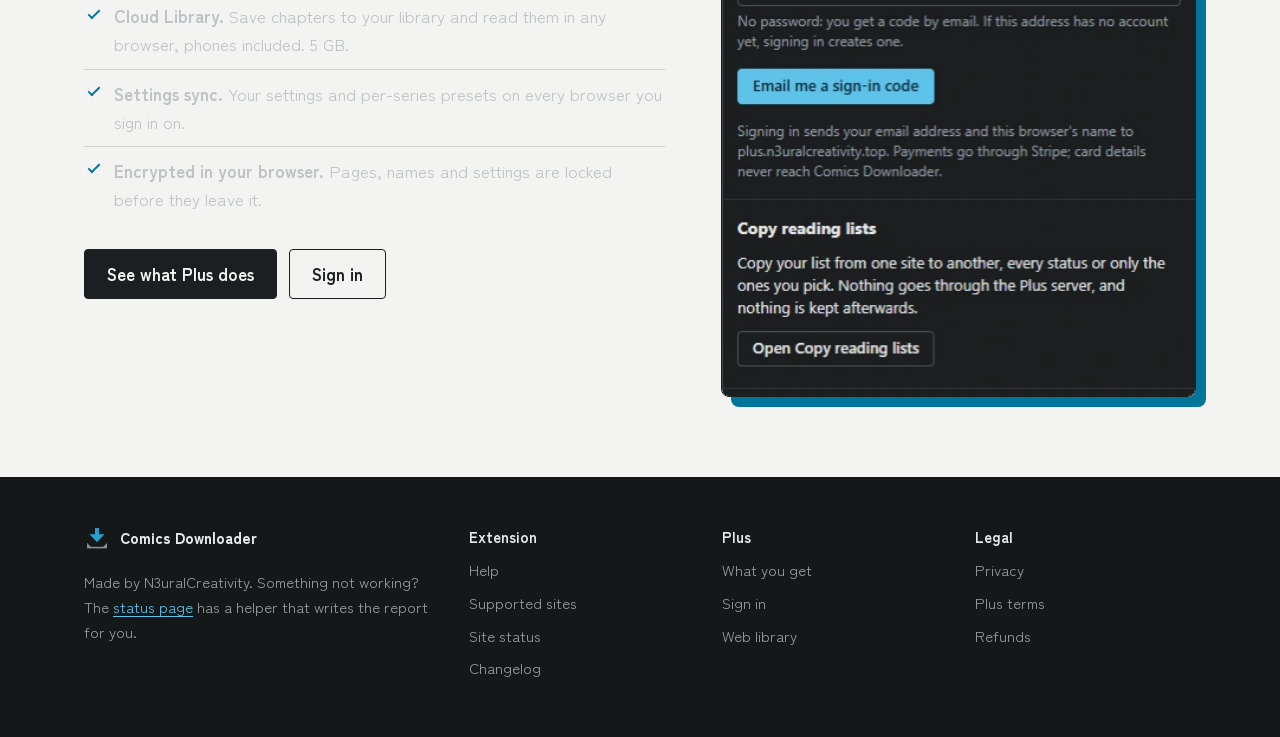
==== commit 67ff631f: "Plus: the Copy reading lists model, as the extension's own page Co-Authored-By: Claude Opus 5.5 <nor" ====
--- a/docs/index.html
+++ b/docs/index.html
@@ -18,8 +18,8 @@
     <meta name="twitter:card" content="summary_large_image" />
     <link rel="icon" type="image/png" href="assets/icon128.png" />
     <link rel="preload" href="fonts/zen-kaku-gothic-new-900.woff2" as="font" type="font/woff2" crossorigin />
-    <link rel="stylesheet" href="tokens.css?v=5.0.2" />
-    <link rel="stylesheet" href="home.css?v=5.0.2" />
+    <link rel="stylesheet" href="tokens.css?v=5.0.4" />
+    <link rel="stylesheet" href="home.css?v=5.0.4" />
   </head>
   <body>
     <header class="top">
@@ -260,7 +260,7 @@
           <h2 id="plus-title">Plus: your reading list and your chapters, everywhere</h2>
           <p class="price">1.50 USD a month, after a 30-day free trial. The extension itself stays free.</p>
           <ul class="ticks">
-            <li><b>Copy reading lists.</b> <span class="tag new">New</span> Move your list from one site to another, statuses included, across 25 sites.</li>
+            <li><b>Copy reading lists.</b> <span class="tag new">New</span> Move your list from one site to another, statuses included, across 26 sites.</li>
             <li><b>Cloud Library.</b> Save chapters to your library and read them in any browser, phones included. 5 GB.</li>
             <li><b>Settings sync.</b> Your settings and per-series presets on every browser you sign in on.</li>
             <li><b>Encrypted in your browser.</b> Pages, names and settings are locked before they leave it.</li>
@@ -303,6 +303,6 @@
         </nav>
       </div>
     </footer>
-    <script src="site.js?v=5.0.2" defer></script>
+    <script src="site.js?v=5.0.4" defer></script>
   </body>
 </html>
--- a/docs/home.css
+++ b/docs/home.css
@@ -721,19 +721,19 @@
 .split p {
   color: var(--ink-2);
 }
-.ticks {
+ul.ticks {
   max-width: var(--measure);
   margin: 20px 0 0;
   padding: 0;
   list-style: none;
 }
-.ticks li {
+ul.ticks li {
   position: relative;
   padding: 10px 0 10px 30px;
   border-top: 1px solid var(--rule);
   color: var(--ink-2);
 }
-.ticks li::before {
+ul.ticks li::before {
   content: '';
   position: absolute;
   left: 4px;
@@ -877,118 +877,13 @@
 .sites li a:hover {
   color: var(--accent);
 }
-/* Copy reading lists: a working model of the extension's copy page, with its four steps. */
-.copy-body {
-  display: grid;
-  align-content: start;
-  gap: 12px;
-  min-height: 290px;
-  padding: 14px;
-}
-.copy-demo [hidden] {
-  display: none;
-}
-.copy-body .field {
-  display: grid;
-  gap: 4px;
-  font-weight: 700;
-}
-.copy-demo select {
-  height: 40px;
-  padding: 0 8px;
-  border: 1px solid var(--rule-strong);
-  border-radius: var(--radius);
-  background: var(--paper);
-  color: var(--ink);
-  font: inherit;
-  font-weight: 400;
-}
-.copy-note {
-  margin: 0;
-  color: var(--ink-3);
-  font-size: 0.8125rem;
-}
-.copy-pick {
-  display: flex;
-  align-items: center;
-  gap: 10px;
-  padding: 6px 0;
-  border-bottom: 1px solid var(--rule);
-  cursor: pointer;
-}
-.copy-pick input {
-  width: 16px;
-  height: 16px;
-  margin: 0;
-  accent-color: var(--accent);
-}
-.copy-pick .m {
-  margin-left: auto;
-  color: var(--ink-3);
-  font-size: 0.8125rem;
-}
-.copy-group {
-  margin: 4px 0 0;
-  font-size: 0.8125rem;
-  font-weight: 700;
-}
-.copy-bar {
-  height: 10px;
-  border: 1px solid var(--rule-strong);
-  border-radius: 2px;
-  background: var(--paper-sunk);
-  overflow: hidden;
-}
-.copy-bar i {
-  display: block;
-  width: calc(var(--p, 0) * 100%);
-  height: 100%;
-  background: var(--accent);
-  transition: width 0.12s linear;
-}
-.copy-tiles {
-  display: grid;
-  grid-template-columns: repeat(auto-fit, minmax(7.5em, 1fr));
-  gap: 8px;
-}
-.copy-tiles div {
-  display: grid;
-  gap: 2px;
-  padding: 10px;
-  border: 1px solid var(--rule);
-  border-radius: var(--radius);
-  color: var(--ink-3);
-  font-size: 0.8125rem;
-}
-.copy-tiles b {
-  color: var(--ink);
-  font-size: 1.375rem;
-  font-weight: 900;
-  font-variant-numeric: tabular-nums;
-}
-.move-steps {
-  display: grid;
-  grid-template-columns: repeat(4, 1fr);
-  margin: 0;
-  padding: 0;
-  list-style: none;
-  counter-reset: step;
-  font-size: 0.8125rem;
-  text-align: center;
-  color: var(--ink-3);
-}
-.move-steps li {
-  padding: 8px 4px;
-  border-bottom: 2px solid var(--rule-strong);
-  counter-increment: step;
-}
-.move-steps li::before {
-  content: counter(step) ". ";
-}
-.move-steps [aria-current] {
-  color: var(--ink);
-  font-weight: 700;
-  border-color: var(--accent);
+/* Copy reading lists: the working model (lists-demo.css) gets the page's width, as in the larger window. */
+.lists-model {
+  padding-top: 40px;
+}
+.lists-model .small {
+  margin-top: 10px;
+  color: var(--ink-3);
 }
 .tag.new {
   border-color: var(--accent);
@@ -1038,10 +933,10 @@
   font-size: 1.1875rem;
   font-weight: 700;
 }
-.paper .ticks li {
+.paper ul.ticks li {
   border-color: #cfd3d0;
 }
-.paper .ticks li::before {
+.paper ul.ticks li::before {
   border-color: var(--sheet-accent);
 }
 .paper .install {
@@ -1334,7 +1229,7 @@
   max-width: 340px;
 }
 
-.picker {
+#linux-picker {
   max-width: var(--measure);
   margin: 16px 0;
   padding: 14px;
@@ -1352,7 +1247,7 @@
   padding-top: 10px;
   border-top: 1px solid var(--rule);
 }
-.picker button {
+#linux-picker button {
   display: inline-flex;
   align-items: center;
   gap: 8px;
@@ -1367,10 +1262,10 @@
   font-weight: 700;
   cursor: pointer;
 }
-.picker button:hover {
-  color: var(--ink);
-}
-.picker button[aria-checked='true'] {
+#linux-picker button:hover {
+  color: var(--ink);
+}
+#linux-picker button[aria-checked='true'] {
   border-color: var(--accent);
   background: var(--accent-wash);
   color: var(--ink);
@@ -1491,13 +1386,13 @@
   outline: 2px solid var(--accent);
   outline-offset: 1px;
 }
-.chips {
+#commit-types {
   display: flex;
   flex-wrap: wrap;
   gap: 6px;
   margin: 14px 0 0;
 }
-.chips button {
+#commit-types button {
   display: inline-flex;
   align-items: center;
   gap: 8px;
@@ -1512,11 +1407,11 @@
   font-weight: 700;
   cursor: pointer;
 }
-.chips button span {
+#commit-types button span {
   color: var(--ink-3);
   font-variant-numeric: tabular-nums;
 }
-.chips button[aria-pressed='true'] {
+#commit-types button[aria-pressed='true'] {
   border-color: var(--accent);
   background: var(--accent-wash);
   color: var(--ink);
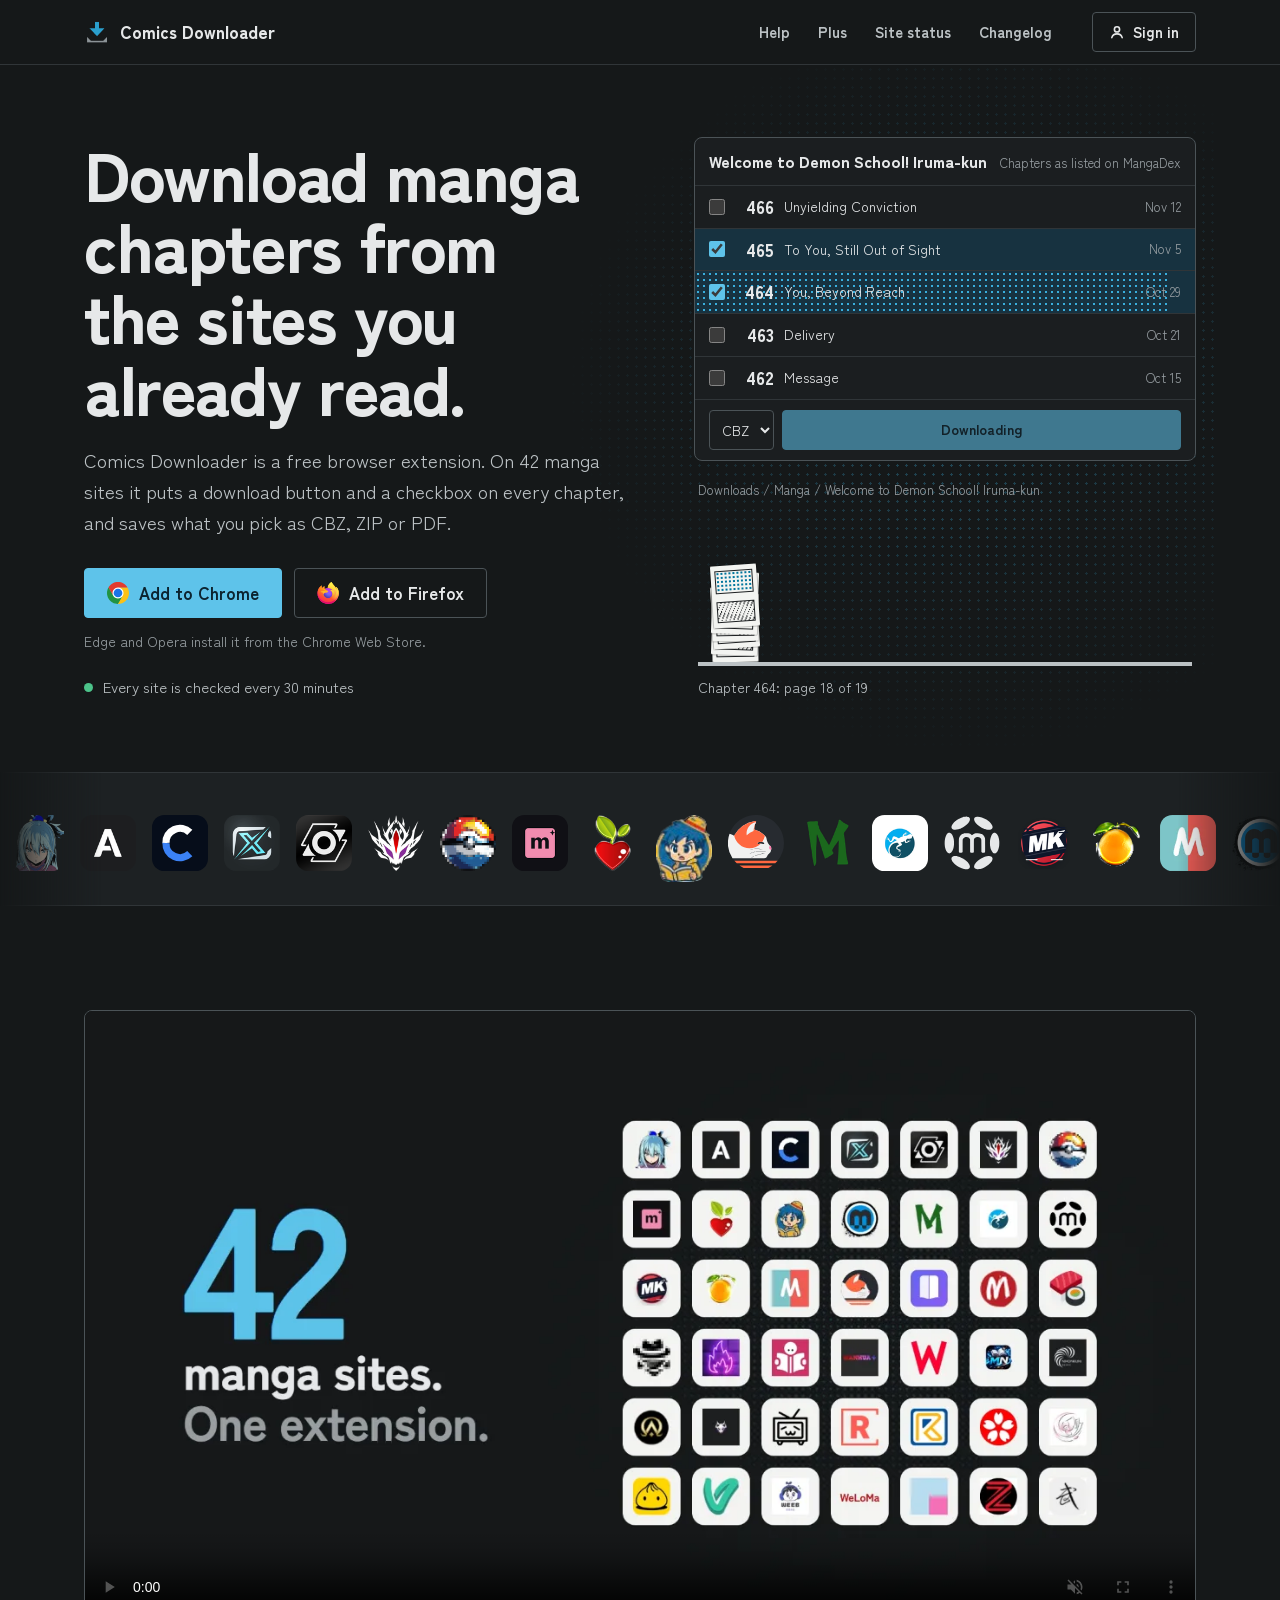
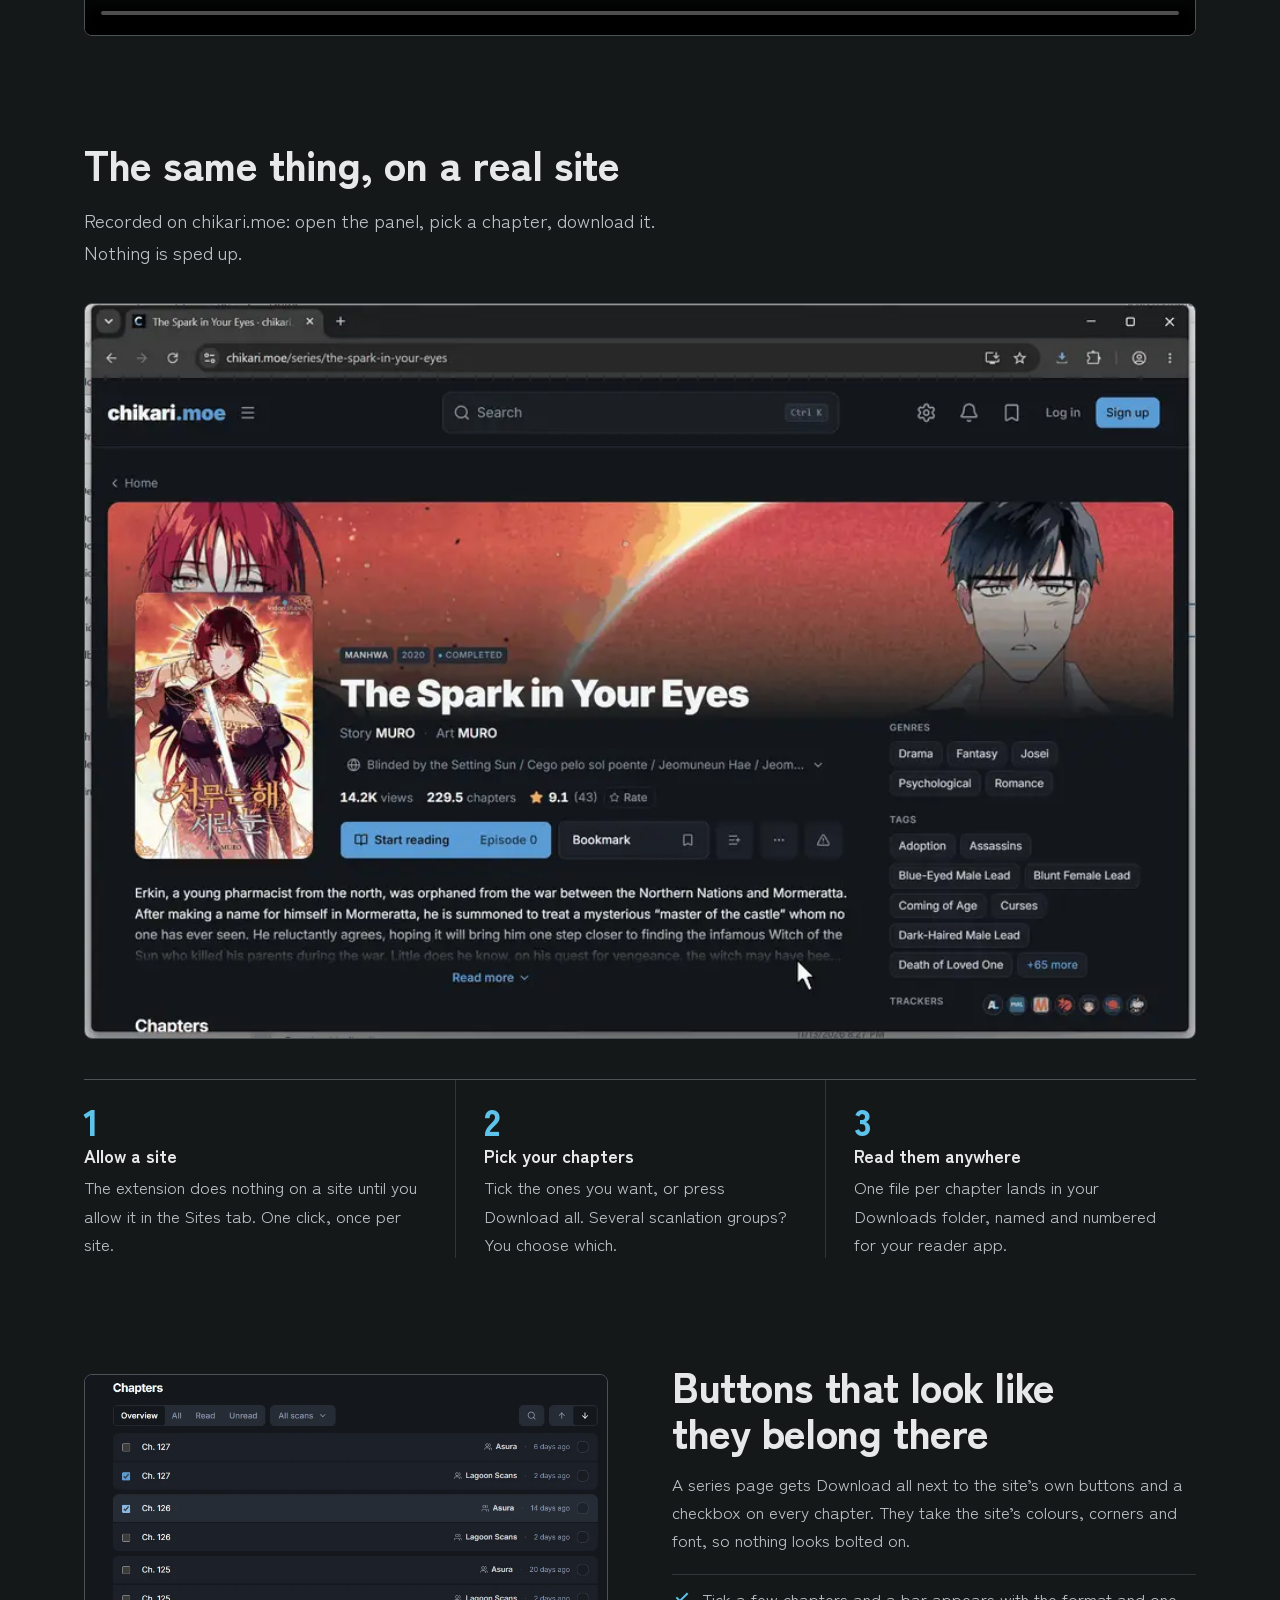
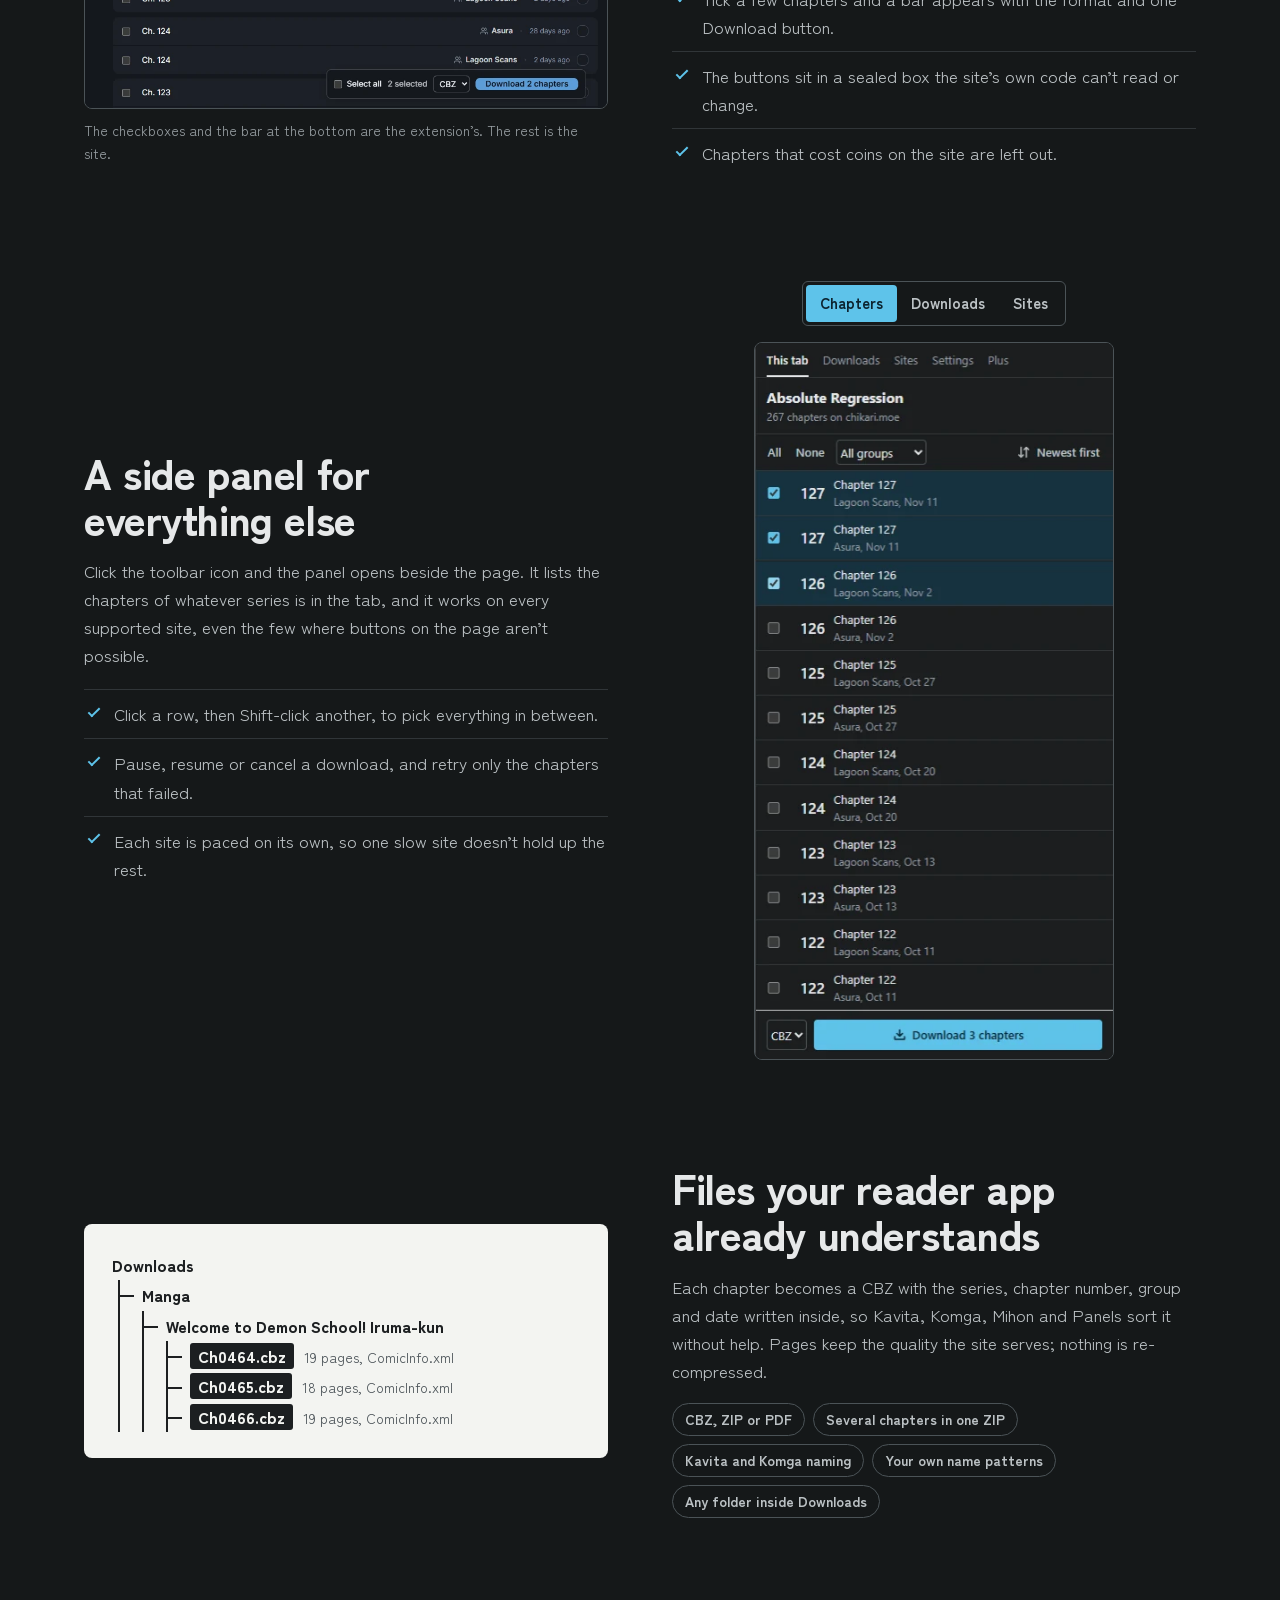
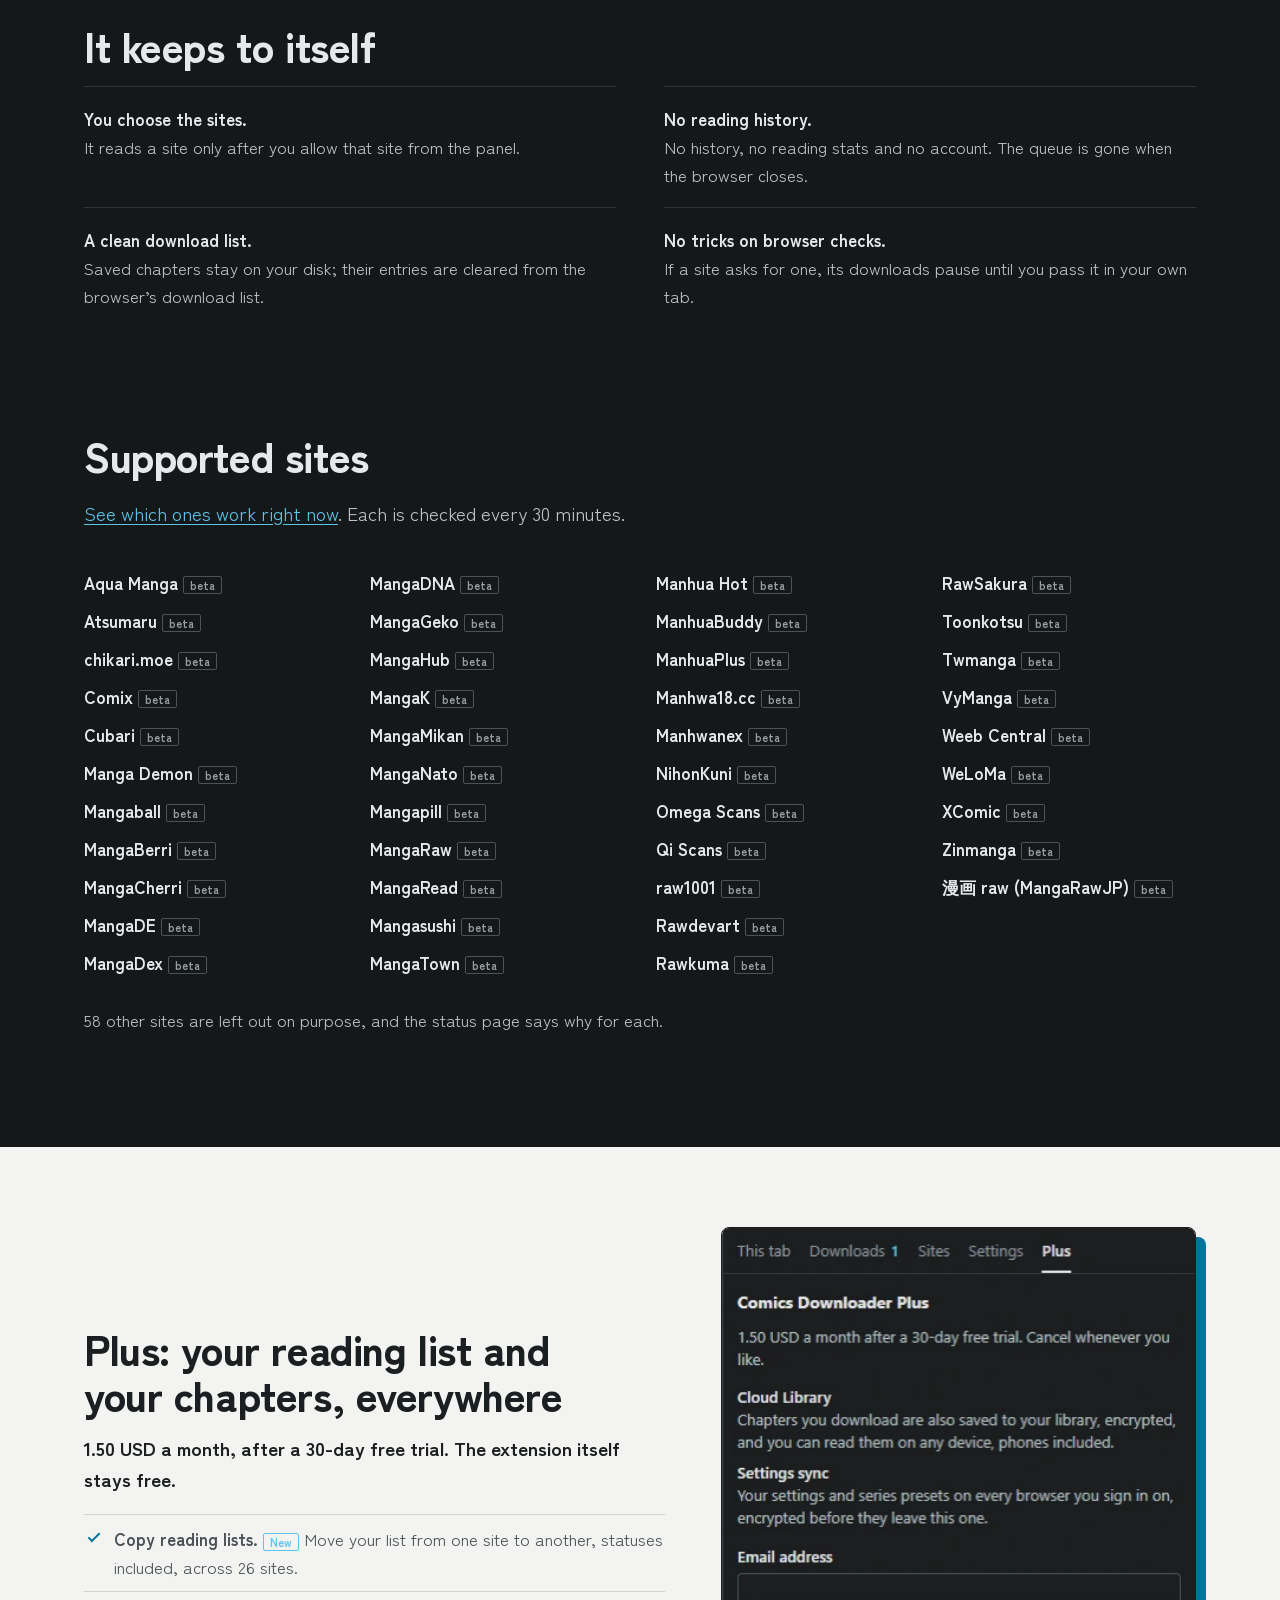
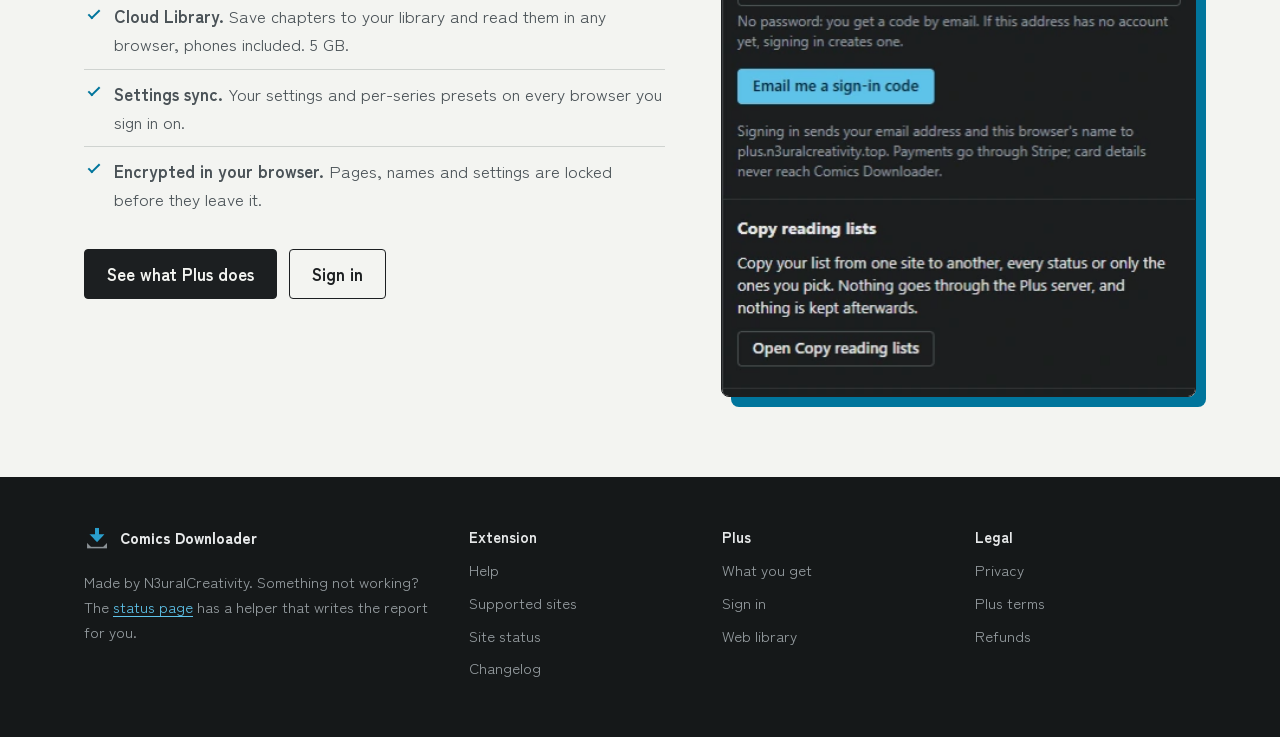
==== commit 0f348094: "Site: readable ticked lists on the light boxes Co-Authored-By: Claude Opus 5.5 <noreply@anthropic.co" ====
--- a/docs/index.html
+++ b/docs/index.html
@@ -19,7 +19,7 @@
     <link rel="icon" type="image/png" href="assets/icon128.png" />
     <link rel="preload" href="fonts/zen-kaku-gothic-new-900.woff2" as="font" type="font/woff2" crossorigin />
     <link rel="stylesheet" href="tokens.css?v=5.0.4" />
-    <link rel="stylesheet" href="home.css?v=5.0.4" />
+    <link rel="stylesheet" href="home.css?v=5.0.5" />
   </head>
   <body>
     <header class="top">
--- a/docs/home.css
+++ b/docs/home.css
@@ -935,6 +935,7 @@
 }
 .paper ul.ticks li {
   border-color: #cfd3d0;
+  color: var(--sheet-ink-2);
 }
 .paper ul.ticks li::before {
   border-color: var(--sheet-accent);
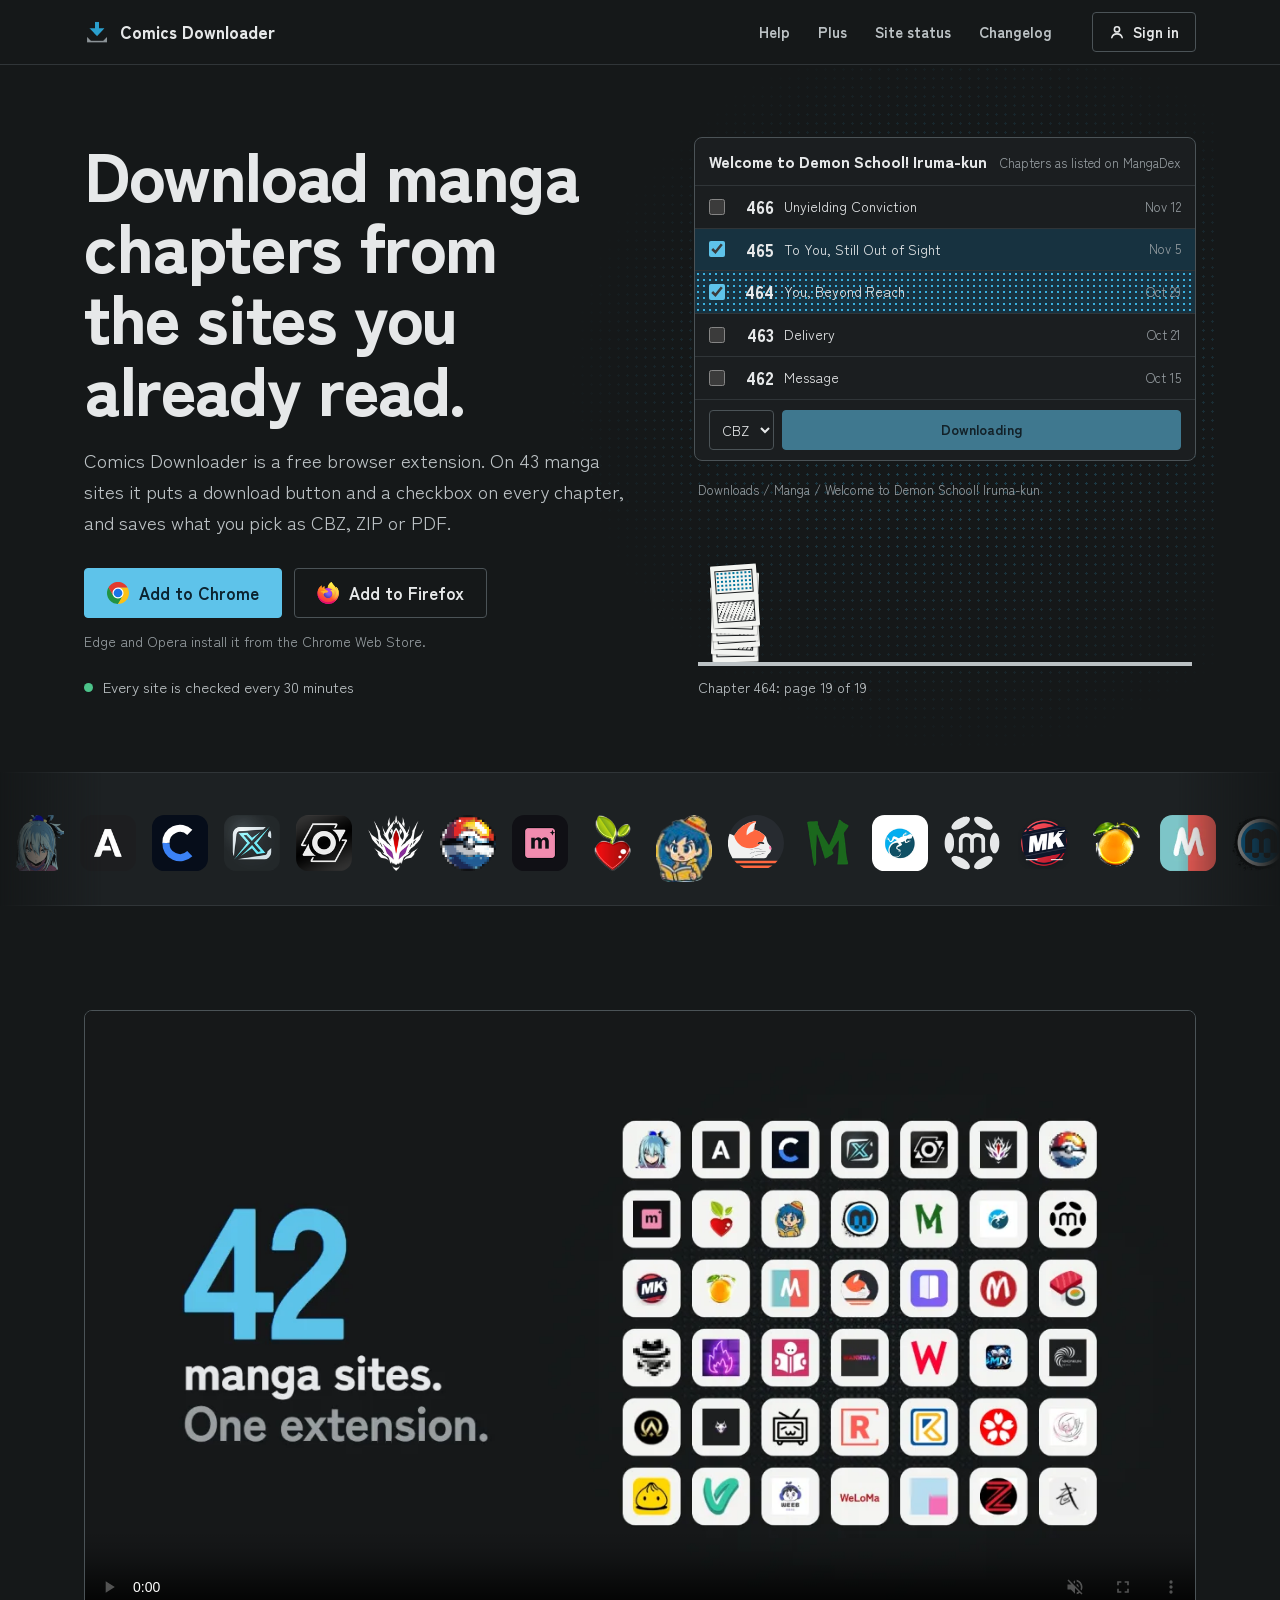
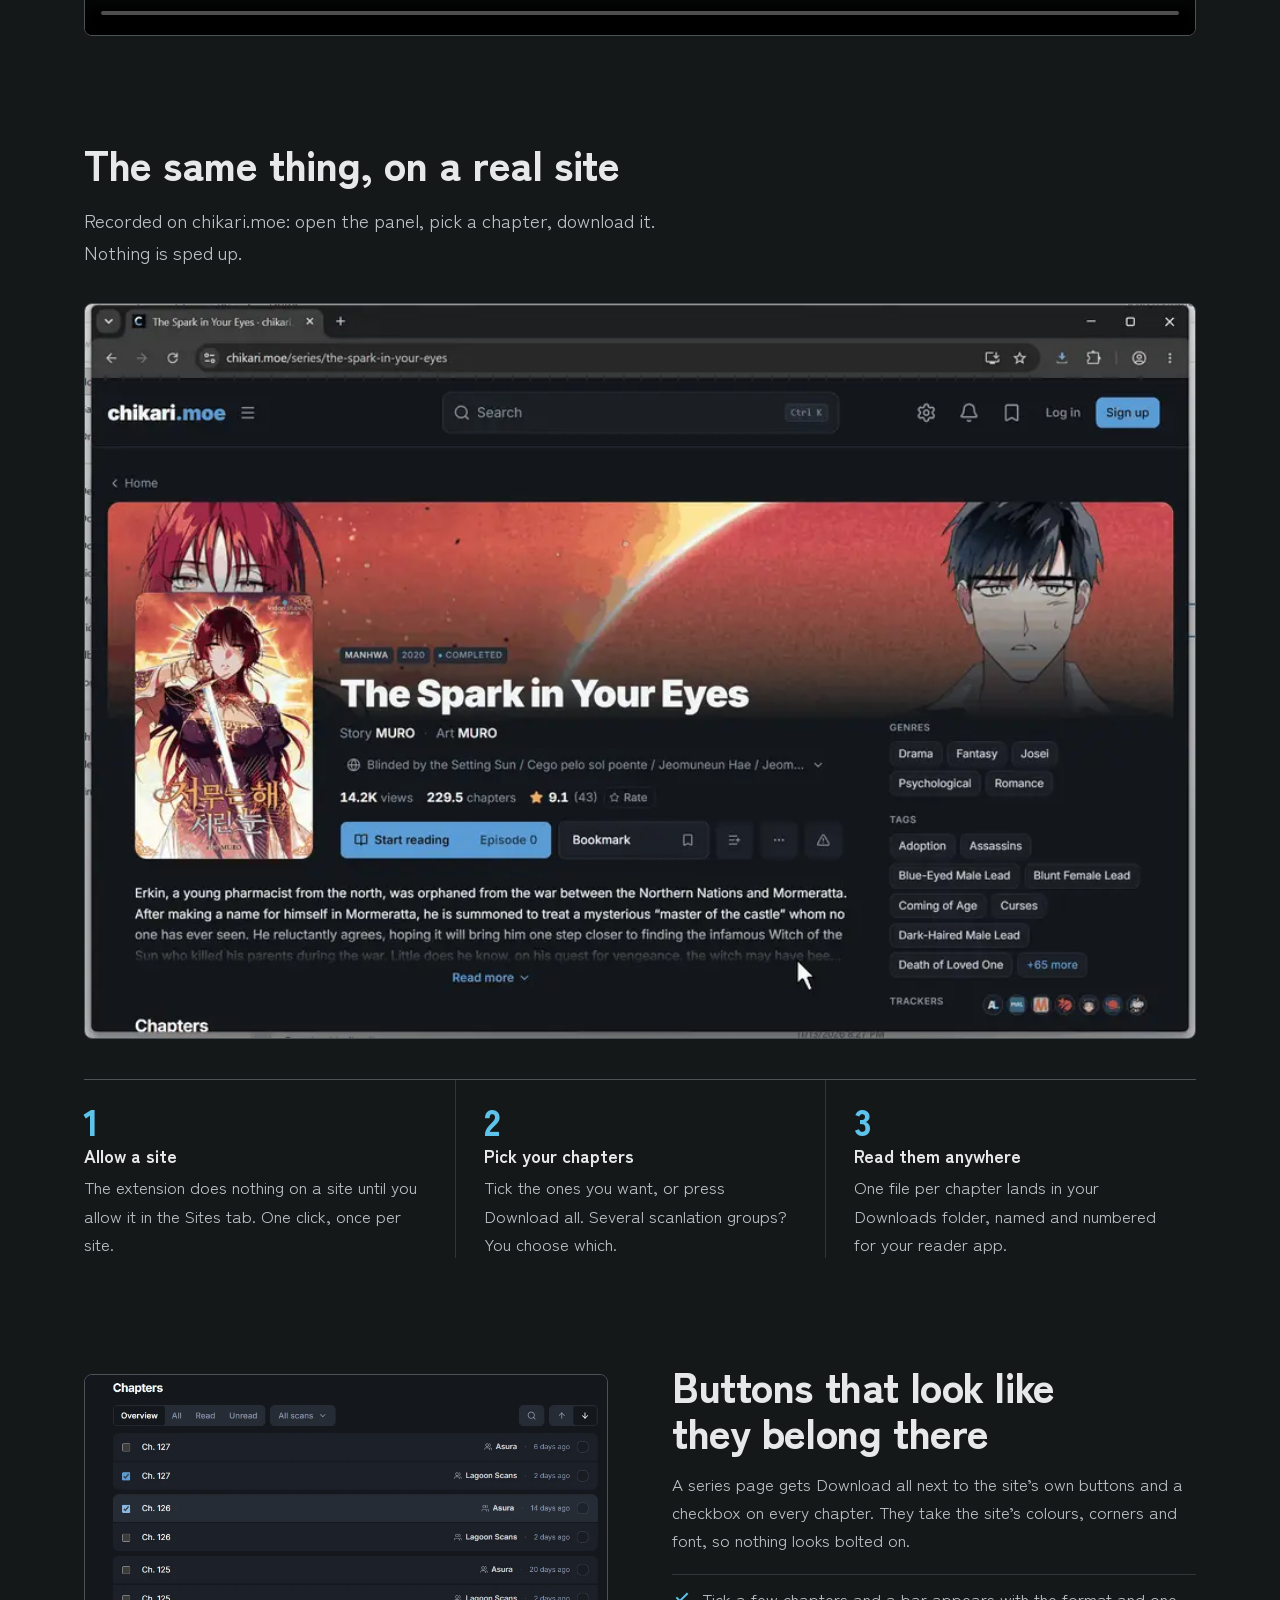
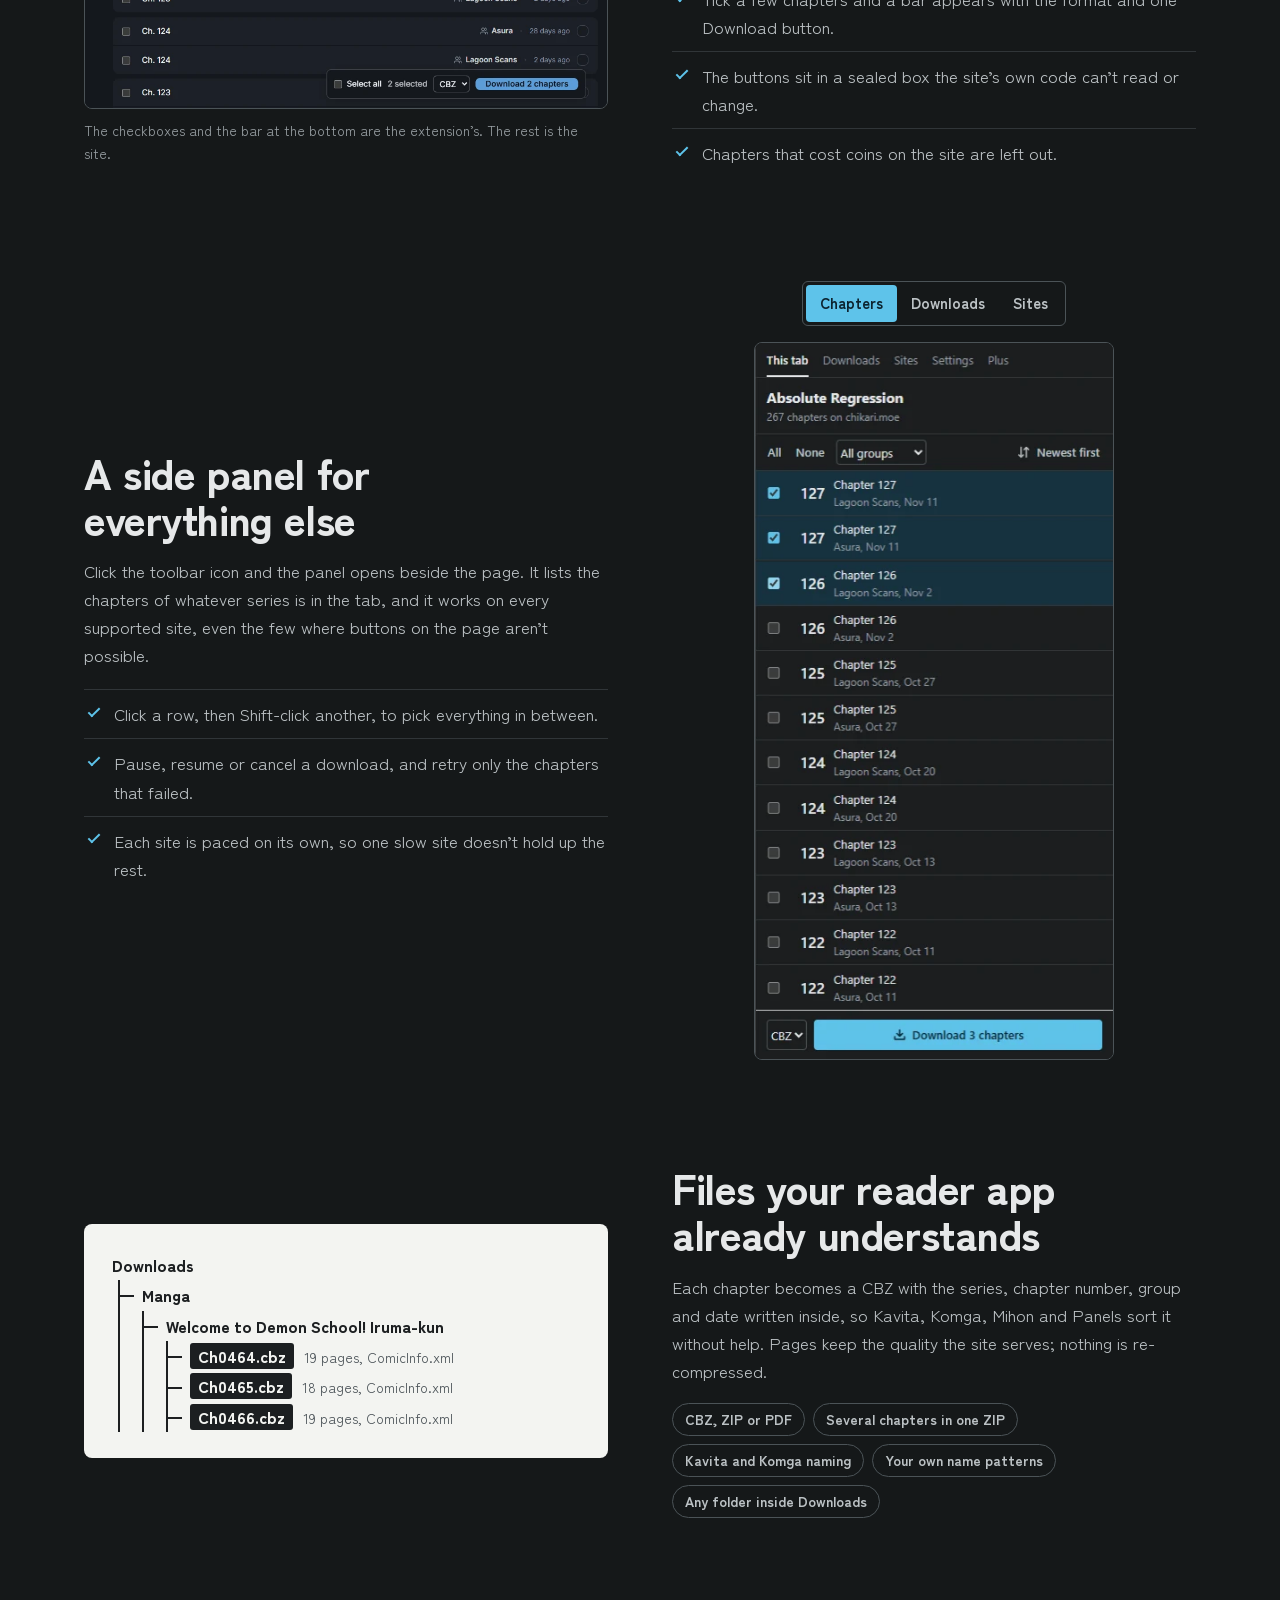
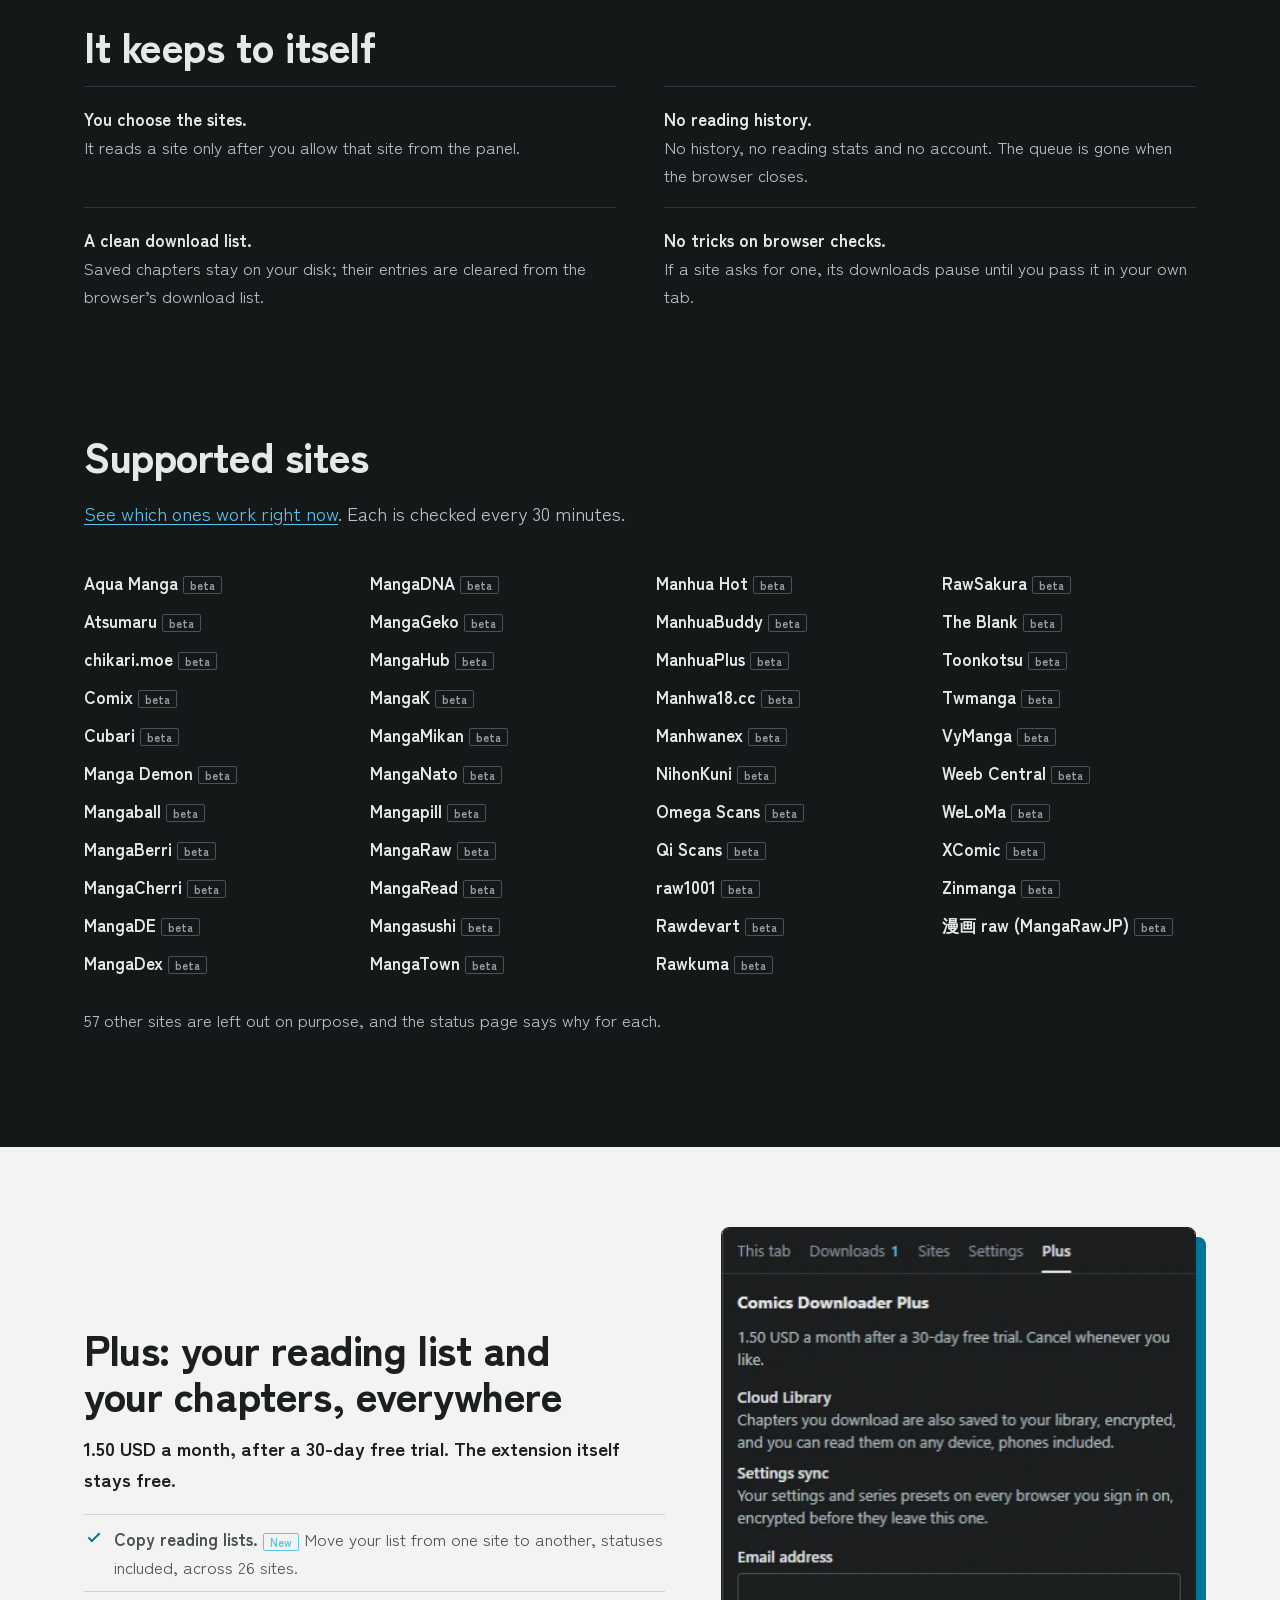
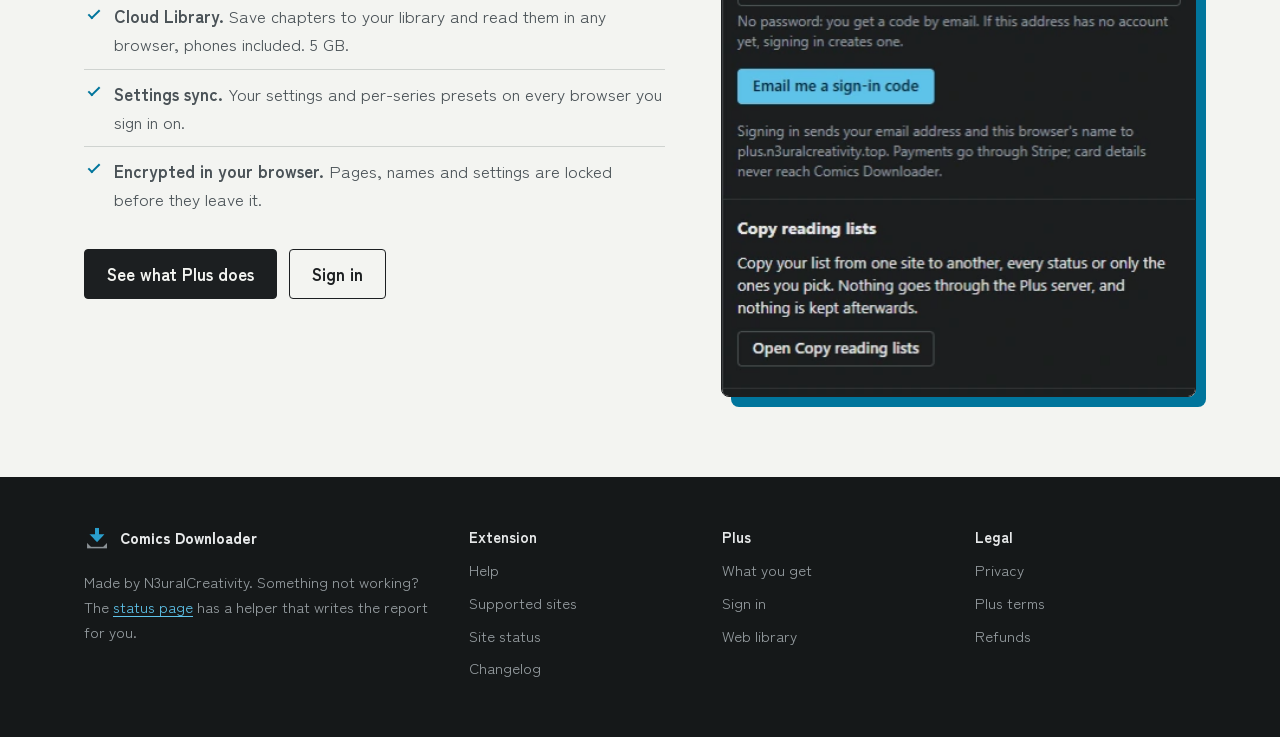
==== commit 47573612: "5.0.3: The Blank on the site list, changelog Co-Authored-By: Claude Opus 5.5 <noreply@anthropic.com>" ====
--- a/docs/index.html
+++ b/docs/index.html
@@ -41,7 +41,7 @@
         <div>
           <h1 id="hero-title">Download manga chapters from the sites you already read.</h1>
           <p class="lede">
-            Comics Downloader is a free browser extension. On <!-- gen:site-count -->42<!-- /gen:site-count --> manga sites it puts a download button and a checkbox on every
+            Comics Downloader is a free browser extension. On <!-- gen:site-count -->43<!-- /gen:site-count --> manga sites it puts a download button and a checkbox on every
             chapter, and saves what you pick as CBZ, ZIP or PDF.
           </p>
           <div class="install">
@@ -241,6 +241,7 @@
           <li data-logo="assets/sites/rawdevart.png"><a href="https://rawdevart.art" rel="noopener noreferrer">Rawdevart</a> <span class="tag">beta</span></li>
           <li data-logo="assets/sites/rawkuma.png"><a href="https://rawkuma.net" rel="noopener noreferrer">Rawkuma</a> <span class="tag">beta</span></li>
           <li data-logo="assets/sites/rawsakura.png"><a href="https://rawsakura.org" rel="noopener noreferrer">RawSakura</a> <span class="tag">beta</span></li>
+          <li><a href="https://theblank.net" rel="noopener noreferrer">The Blank</a> <span class="tag">beta</span></li>
           <li data-logo="assets/sites/toonkotsu.png"><a href="https://toonkotsu.com" rel="noopener noreferrer">Toonkotsu</a> <span class="tag">beta</span></li>
           <li data-logo="assets/sites/twmanga.png"><a href="https://www.twmanga.com" rel="noopener noreferrer">Twmanga</a> <span class="tag">beta</span></li>
           <li data-logo="assets/sites/vymanga.png"><a href="https://mangavyvy.net" rel="noopener noreferrer">VyManga</a> <span class="tag">beta</span></li>
@@ -250,7 +251,7 @@
           <li data-logo="assets/sites/zinmanga.png"><a href="https://www.zinmanga.net" rel="noopener noreferrer">Zinmanga</a> <span class="tag">beta</span></li>
           <li data-logo="assets/sites/mangarawjp.png"><a href="https://mangarawjp.net" rel="noopener noreferrer">漫画 raw (MangaRawJP)</a> <span class="tag">beta</span></li>
         <!-- /gen:sites --></ul>
-        <p><!-- gen:skipped-count -->58<!-- /gen:skipped-count --> other sites are left out on purpose, and the status page says why for each.</p>
+        <p><!-- gen:skipped-count -->57<!-- /gen:skipped-count --> other sites are left out on purpose, and the status page says why for each.</p>
       </section>
     </main>
 
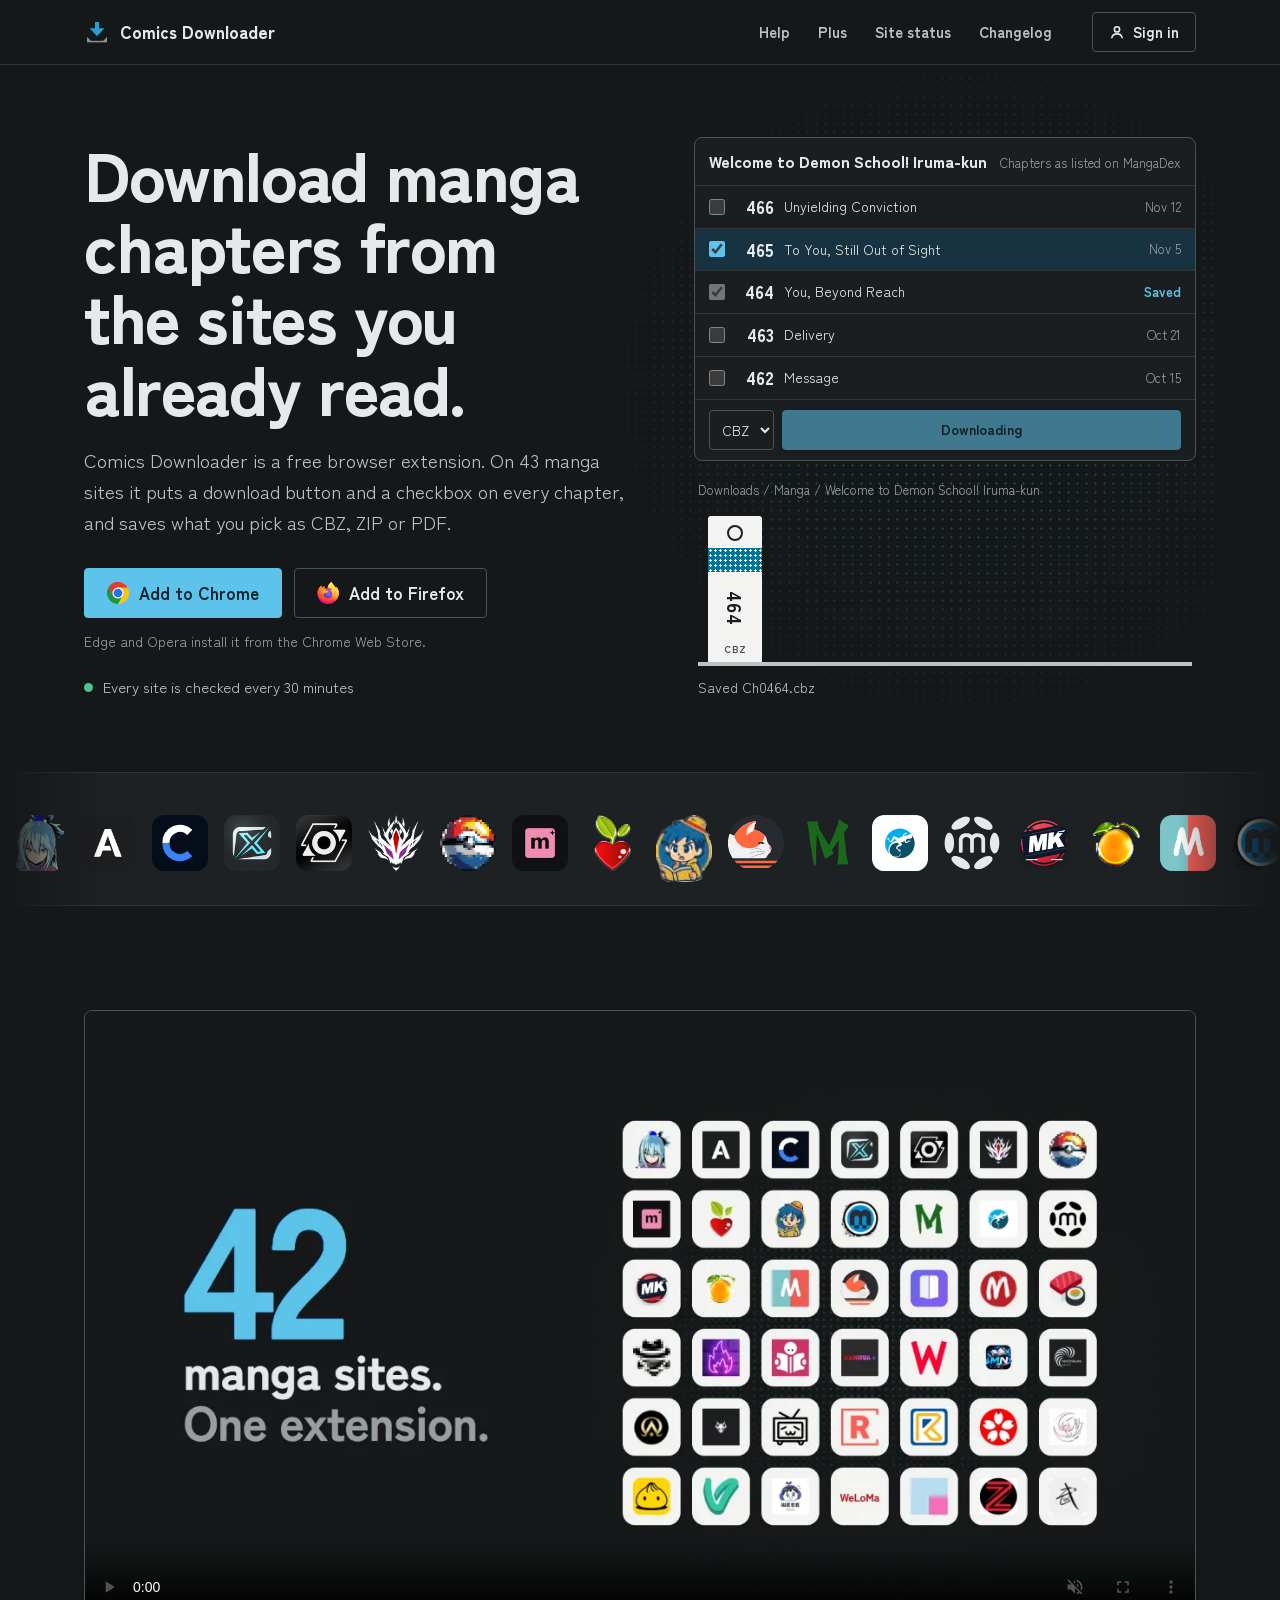
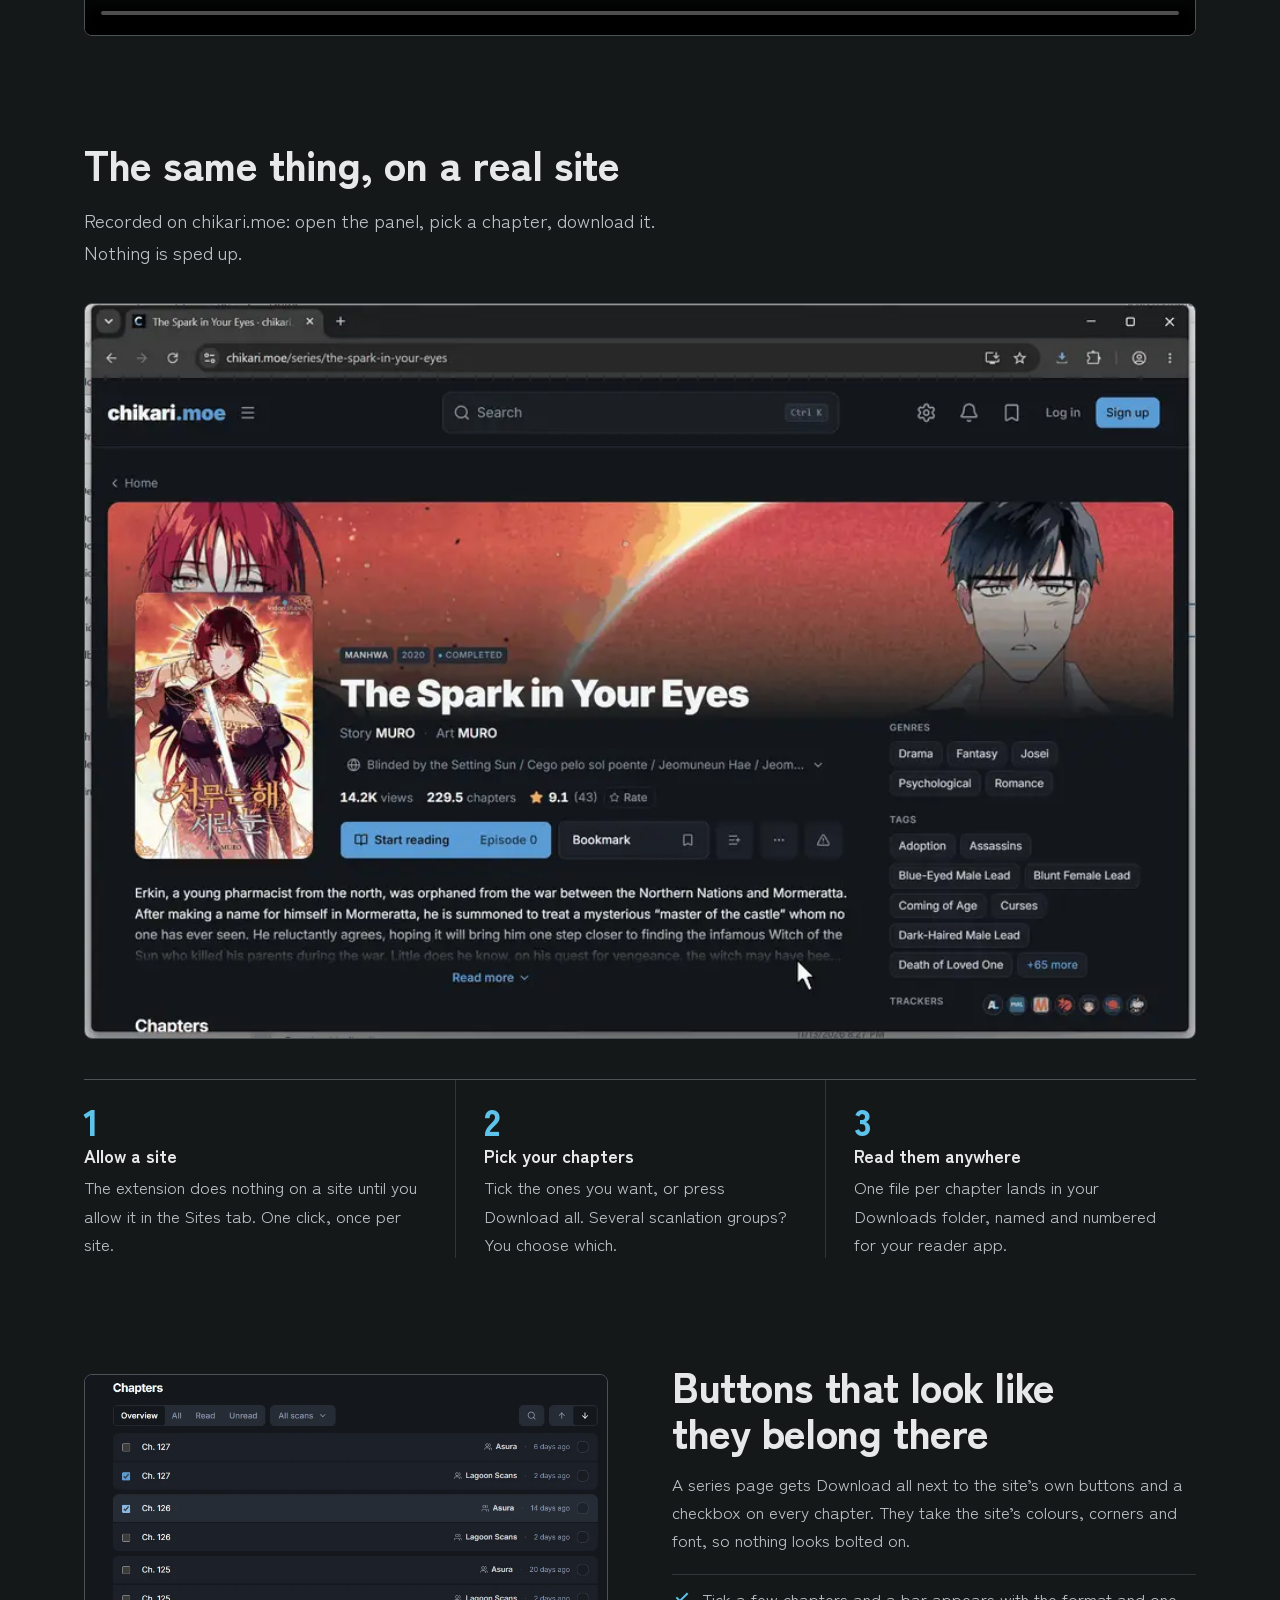
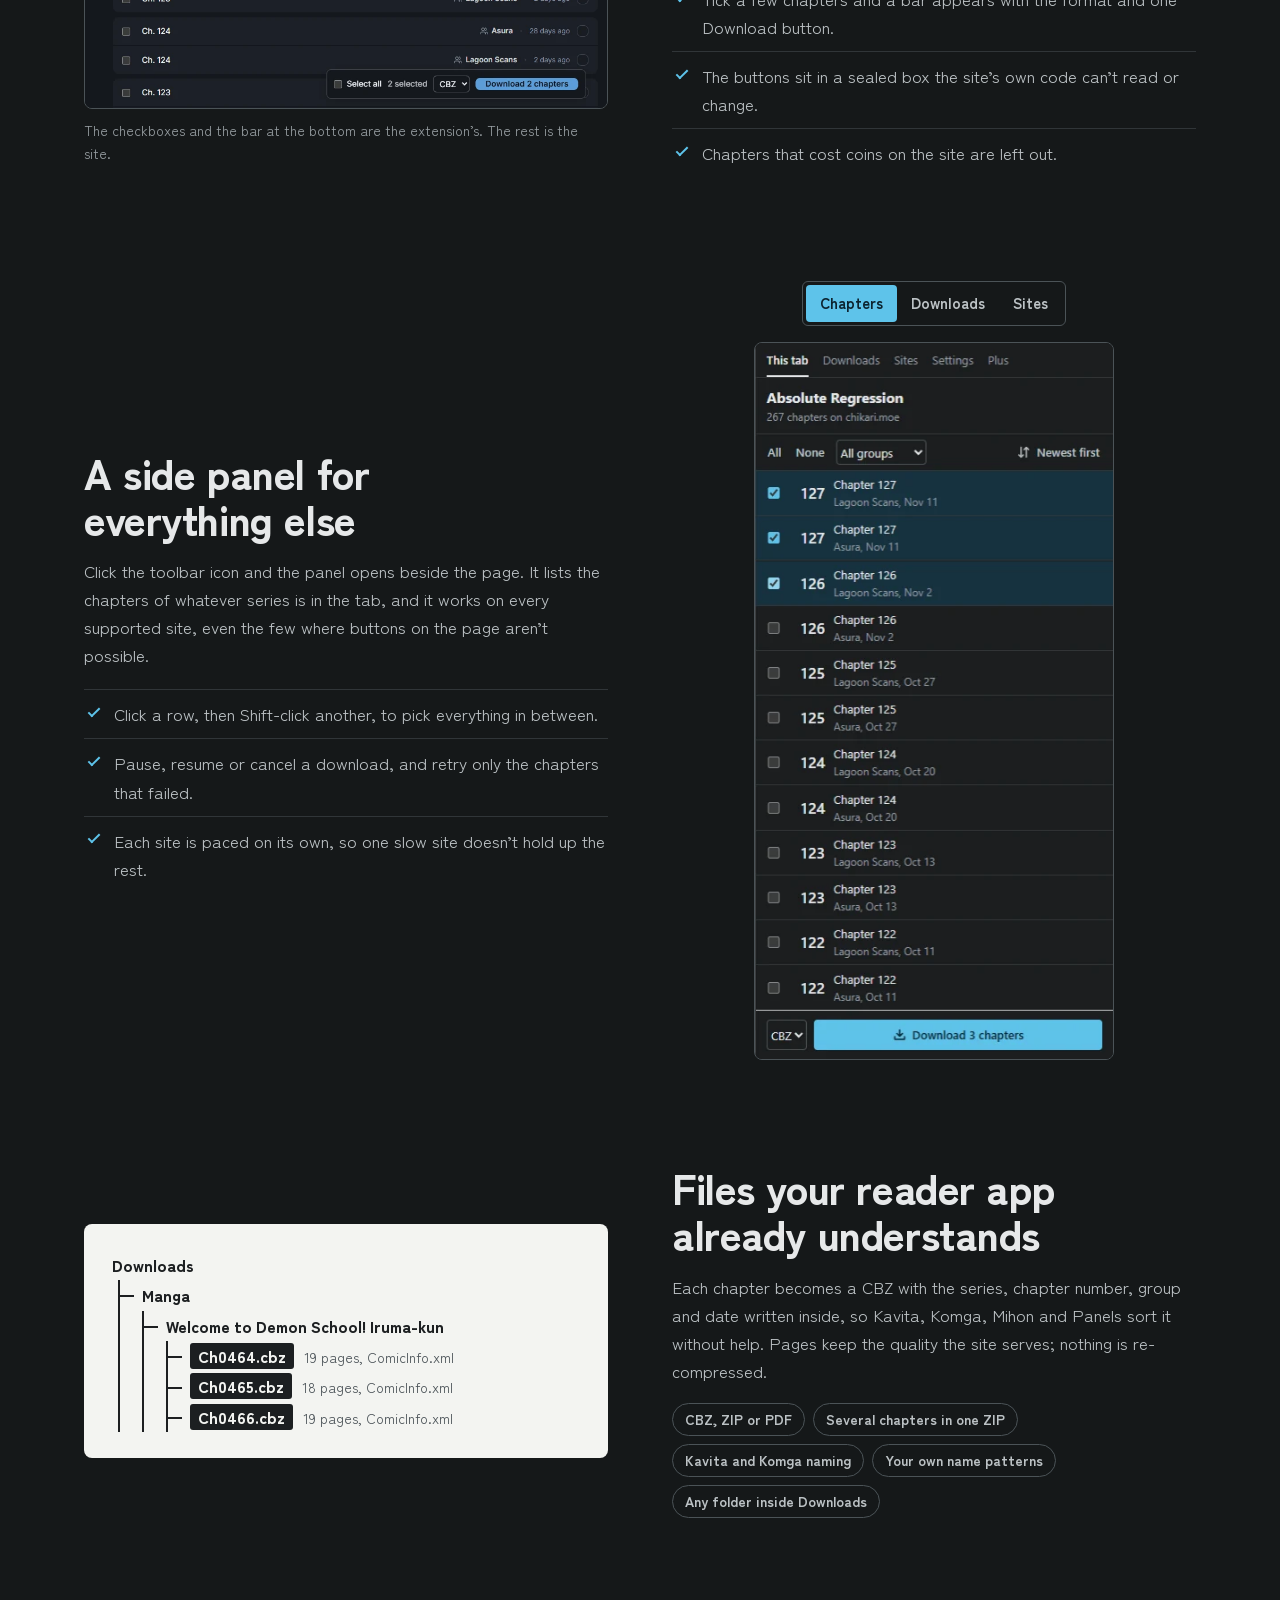
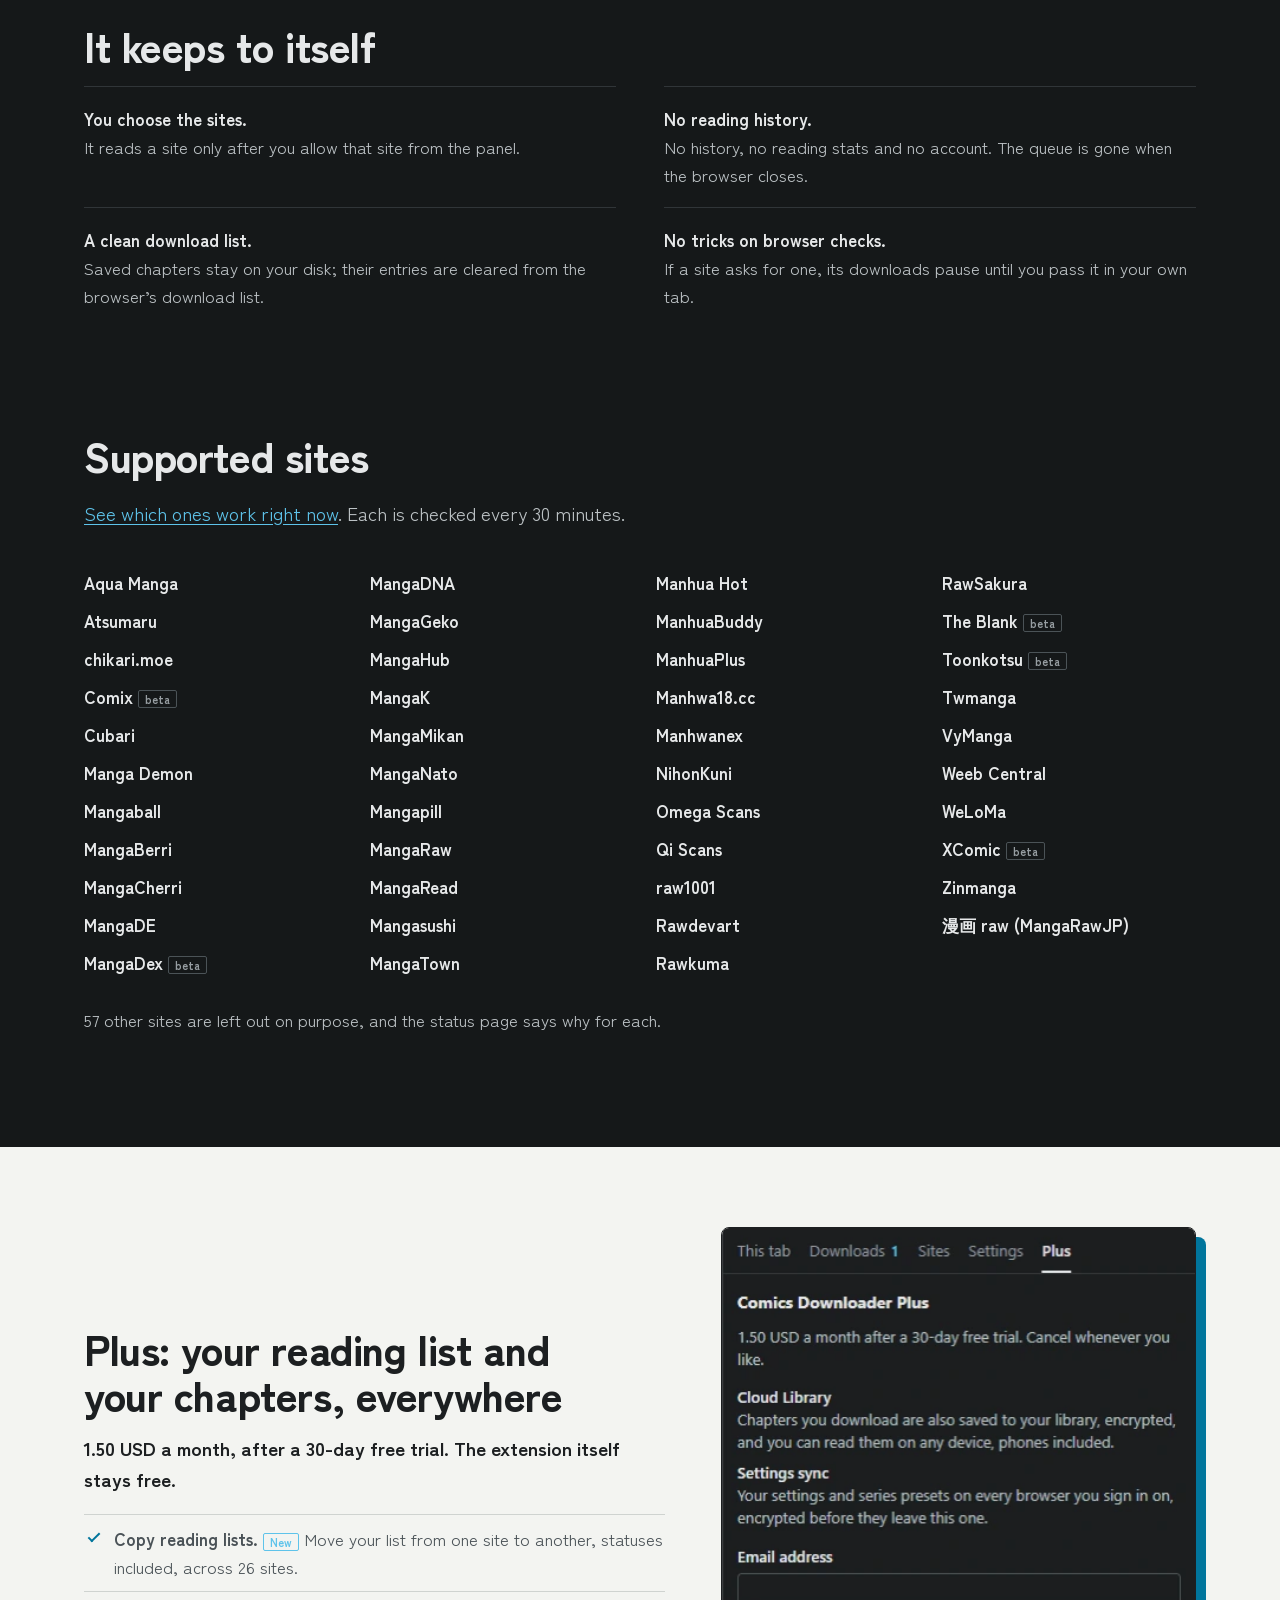
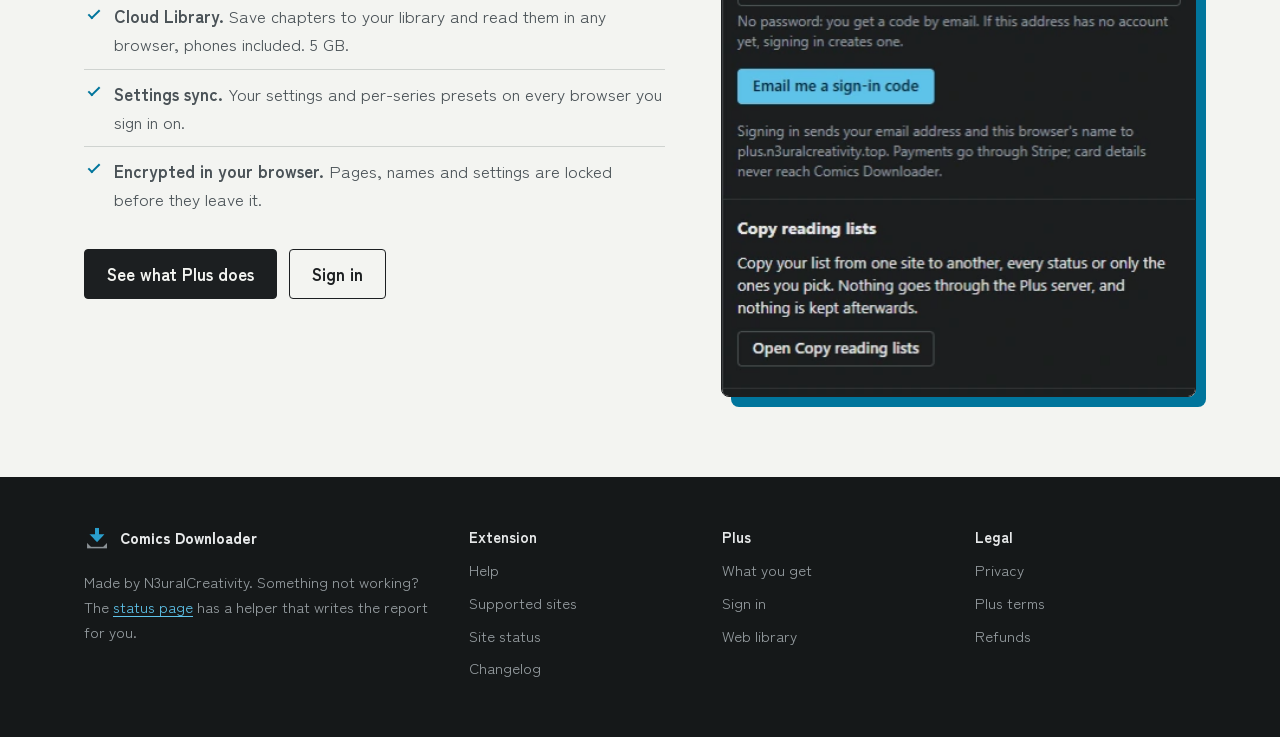
==== commit 9eb4d0be: "Site list: beta only where a site needs steps or works from the panel only Co-Authored-By: Claude Op" ====
--- a/docs/index.html
+++ b/docs/index.html
@@ -207,49 +207,49 @@
           <a href="https://status.n3uralcreativity.top">See which ones work right now</a>. Each is checked every 30 minutes.
         </p>
         <ul><!-- gen:sites -->
-          <li data-logo="assets/sites/aquamanga.png"><a href="https://aquareader.org" rel="noopener noreferrer">Aqua Manga</a> <span class="tag">beta</span></li>
-          <li data-logo="assets/sites/atsumaru.png"><a href="https://atsu.moe" rel="noopener noreferrer">Atsumaru</a> <span class="tag">beta</span></li>
-          <li data-logo="assets/sites/chikari.svg"><a href="https://chikari.moe" rel="noopener noreferrer">chikari.moe</a> <span class="tag">beta</span></li>
+          <li data-logo="assets/sites/aquamanga.png"><a href="https://aquareader.org" rel="noopener noreferrer">Aqua Manga</a></li>
+          <li data-logo="assets/sites/atsumaru.png"><a href="https://atsu.moe" rel="noopener noreferrer">Atsumaru</a></li>
+          <li data-logo="assets/sites/chikari.svg"><a href="https://chikari.moe" rel="noopener noreferrer">chikari.moe</a></li>
           <li data-logo="assets/sites/comix.png"><a href="https://comix.to" rel="noopener noreferrer">Comix</a> <span class="tag">beta</span></li>
-          <li data-logo="assets/sites/cubari.png"><a href="https://cubari.moe" rel="noopener noreferrer">Cubari</a> <span class="tag">beta</span></li>
-          <li data-logo="assets/sites/mangademon.png"><a href="https://demonicscans.org" rel="noopener noreferrer">Manga Demon</a> <span class="tag">beta</span></li>
-          <li data-logo="assets/sites/mangaball.png"><a href="https://mangaball.com" rel="noopener noreferrer">Mangaball</a> <span class="tag">beta</span></li>
-          <li data-logo="assets/sites/mangaberri.png"><a href="https://mangaberri.com" rel="noopener noreferrer">MangaBerri</a> <span class="tag">beta</span></li>
-          <li data-logo="assets/sites/mangacherri.png"><a href="https://mangacherri.com" rel="noopener noreferrer">MangaCherri</a> <span class="tag">beta</span></li>
-          <li data-logo="assets/sites/mangade.png"><a href="https://mangade.io" rel="noopener noreferrer">MangaDE</a> <span class="tag">beta</span></li>
+          <li data-logo="assets/sites/cubari.png"><a href="https://cubari.moe" rel="noopener noreferrer">Cubari</a></li>
+          <li data-logo="assets/sites/mangademon.png"><a href="https://demonicscans.org" rel="noopener noreferrer">Manga Demon</a></li>
+          <li data-logo="assets/sites/mangaball.png"><a href="https://mangaball.com" rel="noopener noreferrer">Mangaball</a></li>
+          <li data-logo="assets/sites/mangaberri.png"><a href="https://mangaberri.com" rel="noopener noreferrer">MangaBerri</a></li>
+          <li data-logo="assets/sites/mangacherri.png"><a href="https://mangacherri.com" rel="noopener noreferrer">MangaCherri</a></li>
+          <li data-logo="assets/sites/mangade.png"><a href="https://mangade.io" rel="noopener noreferrer">MangaDE</a></li>
           <li data-logo="assets/sites/mangadex.svg"><a href="https://mangadex.org" rel="noopener noreferrer">MangaDex</a> <span class="tag">beta</span></li>
-          <li data-logo="assets/sites/mangadna.png"><a href="https://mangadna.com" rel="noopener noreferrer">MangaDNA</a> <span class="tag">beta</span></li>
-          <li data-logo="assets/sites/mangageko.png"><a href="https://www.mgeko.cc" rel="noopener noreferrer">MangaGeko</a> <span class="tag">beta</span></li>
-          <li data-logo="assets/sites/mangahub.svg"><a href="https://mangahub.io" rel="noopener noreferrer">MangaHub</a> <span class="tag">beta</span></li>
-          <li data-logo="assets/sites/mangak.png"><a href="https://mangak.io" rel="noopener noreferrer">MangaK</a> <span class="tag">beta</span></li>
-          <li data-logo="assets/sites/mangamikan.png"><a href="https://mangamikan.com" rel="noopener noreferrer">MangaMikan</a> <span class="tag">beta</span></li>
-          <li data-logo="assets/sites/manganato.png"><a href="https://www.manganato.gg" rel="noopener noreferrer">MangaNato</a> <span class="tag">beta</span></li>
-          <li data-logo="assets/sites/mangapill.png"><a href="https://mangapill.com" rel="noopener noreferrer">Mangapill</a> <span class="tag">beta</span></li>
-          <li data-logo="assets/sites/mangaraw.svg"><a href="https://mangaraw.co.uk" rel="noopener noreferrer">MangaRaw</a> <span class="tag">beta</span></li>
-          <li data-logo="assets/sites/mangaread.png"><a href="https://www.mangaread.org" rel="noopener noreferrer">MangaRead</a> <span class="tag">beta</span></li>
-          <li data-logo="assets/sites/mangasushi.png"><a href="https://mangasushi.org" rel="noopener noreferrer">Mangasushi</a> <span class="tag">beta</span></li>
-          <li data-logo="assets/sites/mangatown.png"><a href="https://www.mangatown.com" rel="noopener noreferrer">MangaTown</a> <span class="tag">beta</span></li>
-          <li data-logo="assets/sites/manhuahot.png"><a href="https://manhuahot.com" rel="noopener noreferrer">Manhua Hot</a> <span class="tag">beta</span></li>
-          <li data-logo="assets/sites/manhuabuddy.png"><a href="https://manhuabuddy.com" rel="noopener noreferrer">ManhuaBuddy</a> <span class="tag">beta</span></li>
-          <li data-logo="assets/sites/manhuaplus.png"><a href="https://manhuaplus.com" rel="noopener noreferrer">ManhuaPlus</a> <span class="tag">beta</span></li>
-          <li data-logo="assets/sites/manhwa18.png"><a href="https://manhwa18.cc" rel="noopener noreferrer">Manhwa18.cc</a> <span class="tag">beta</span></li>
-          <li data-logo="assets/sites/manhwanex.png"><a href="https://manhwanex.com" rel="noopener noreferrer">Manhwanex</a> <span class="tag">beta</span></li>
-          <li data-logo="assets/sites/nihonkuni.png"><a href="https://nihonkuni.com" rel="noopener noreferrer">NihonKuni</a> <span class="tag">beta</span></li>
-          <li data-logo="assets/sites/omegascans.png"><a href="https://omegascans.org" rel="noopener noreferrer">Omega Scans</a> <span class="tag">beta</span></li>
-          <li data-logo="assets/sites/qiscans.png"><a href="https://qimanga.com" rel="noopener noreferrer">Qi Scans</a> <span class="tag">beta</span></li>
-          <li data-logo="assets/sites/raw1001.png"><a href="https://raw1001.net" rel="noopener noreferrer">raw1001</a> <span class="tag">beta</span></li>
-          <li data-logo="assets/sites/rawdevart.png"><a href="https://rawdevart.art" rel="noopener noreferrer">Rawdevart</a> <span class="tag">beta</span></li>
-          <li data-logo="assets/sites/rawkuma.png"><a href="https://rawkuma.net" rel="noopener noreferrer">Rawkuma</a> <span class="tag">beta</span></li>
-          <li data-logo="assets/sites/rawsakura.png"><a href="https://rawsakura.org" rel="noopener noreferrer">RawSakura</a> <span class="tag">beta</span></li>
+          <li data-logo="assets/sites/mangadna.png"><a href="https://mangadna.com" rel="noopener noreferrer">MangaDNA</a></li>
+          <li data-logo="assets/sites/mangageko.png"><a href="https://www.mgeko.cc" rel="noopener noreferrer">MangaGeko</a></li>
+          <li data-logo="assets/sites/mangahub.svg"><a href="https://mangahub.io" rel="noopener noreferrer">MangaHub</a></li>
+          <li data-logo="assets/sites/mangak.png"><a href="https://mangak.io" rel="noopener noreferrer">MangaK</a></li>
+          <li data-logo="assets/sites/mangamikan.png"><a href="https://mangamikan.com" rel="noopener noreferrer">MangaMikan</a></li>
+          <li data-logo="assets/sites/manganato.png"><a href="https://www.manganato.gg" rel="noopener noreferrer">MangaNato</a></li>
+          <li data-logo="assets/sites/mangapill.png"><a href="https://mangapill.com" rel="noopener noreferrer">Mangapill</a></li>
+          <li data-logo="assets/sites/mangaraw.svg"><a href="https://mangaraw.co.uk" rel="noopener noreferrer">MangaRaw</a></li>
+          <li data-logo="assets/sites/mangaread.png"><a href="https://www.mangaread.org" rel="noopener noreferrer">MangaRead</a></li>
+          <li data-logo="assets/sites/mangasushi.png"><a href="https://mangasushi.org" rel="noopener noreferrer">Mangasushi</a></li>
+          <li data-logo="assets/sites/mangatown.png"><a href="https://www.mangatown.com" rel="noopener noreferrer">MangaTown</a></li>
+          <li data-logo="assets/sites/manhuahot.png"><a href="https://manhuahot.com" rel="noopener noreferrer">Manhua Hot</a></li>
+          <li data-logo="assets/sites/manhuabuddy.png"><a href="https://manhuabuddy.com" rel="noopener noreferrer">ManhuaBuddy</a></li>
+          <li data-logo="assets/sites/manhuaplus.png"><a href="https://manhuaplus.com" rel="noopener noreferrer">ManhuaPlus</a></li>
+          <li data-logo="assets/sites/manhwa18.png"><a href="https://manhwa18.cc" rel="noopener noreferrer">Manhwa18.cc</a></li>
+          <li data-logo="assets/sites/manhwanex.png"><a href="https://manhwanex.com" rel="noopener noreferrer">Manhwanex</a></li>
+          <li data-logo="assets/sites/nihonkuni.png"><a href="https://nihonkuni.com" rel="noopener noreferrer">NihonKuni</a></li>
+          <li data-logo="assets/sites/omegascans.png"><a href="https://omegascans.org" rel="noopener noreferrer">Omega Scans</a></li>
+          <li data-logo="assets/sites/qiscans.png"><a href="https://qimanga.com" rel="noopener noreferrer">Qi Scans</a></li>
+          <li data-logo="assets/sites/raw1001.png"><a href="https://raw1001.net" rel="noopener noreferrer">raw1001</a></li>
+          <li data-logo="assets/sites/rawdevart.png"><a href="https://rawdevart.art" rel="noopener noreferrer">Rawdevart</a></li>
+          <li data-logo="assets/sites/rawkuma.png"><a href="https://rawkuma.net" rel="noopener noreferrer">Rawkuma</a></li>
+          <li data-logo="assets/sites/rawsakura.png"><a href="https://rawsakura.org" rel="noopener noreferrer">RawSakura</a></li>
           <li><a href="https://theblank.net" rel="noopener noreferrer">The Blank</a> <span class="tag">beta</span></li>
           <li data-logo="assets/sites/toonkotsu.png"><a href="https://toonkotsu.com" rel="noopener noreferrer">Toonkotsu</a> <span class="tag">beta</span></li>
-          <li data-logo="assets/sites/twmanga.png"><a href="https://www.twmanga.com" rel="noopener noreferrer">Twmanga</a> <span class="tag">beta</span></li>
-          <li data-logo="assets/sites/vymanga.png"><a href="https://mangavyvy.net" rel="noopener noreferrer">VyManga</a> <span class="tag">beta</span></li>
-          <li data-logo="assets/sites/weebcentral.png"><a href="https://weebcentral.com" rel="noopener noreferrer">Weeb Central</a> <span class="tag">beta</span></li>
-          <li><a href="https://weloma.art" rel="noopener noreferrer">WeLoMa</a> <span class="tag">beta</span></li>
+          <li data-logo="assets/sites/twmanga.png"><a href="https://www.twmanga.com" rel="noopener noreferrer">Twmanga</a></li>
+          <li data-logo="assets/sites/vymanga.png"><a href="https://mangavyvy.net" rel="noopener noreferrer">VyManga</a></li>
+          <li data-logo="assets/sites/weebcentral.png"><a href="https://weebcentral.com" rel="noopener noreferrer">Weeb Central</a></li>
+          <li><a href="https://weloma.art" rel="noopener noreferrer">WeLoMa</a></li>
           <li data-logo="assets/sites/xcomic.png"><a href="https://xcomic.me" rel="noopener noreferrer">XComic</a> <span class="tag">beta</span></li>
-          <li data-logo="assets/sites/zinmanga.png"><a href="https://www.zinmanga.net" rel="noopener noreferrer">Zinmanga</a> <span class="tag">beta</span></li>
-          <li data-logo="assets/sites/mangarawjp.png"><a href="https://mangarawjp.net" rel="noopener noreferrer">漫画 raw (MangaRawJP)</a> <span class="tag">beta</span></li>
+          <li data-logo="assets/sites/zinmanga.png"><a href="https://www.zinmanga.net" rel="noopener noreferrer">Zinmanga</a></li>
+          <li data-logo="assets/sites/mangarawjp.png"><a href="https://mangarawjp.net" rel="noopener noreferrer">漫画 raw (MangaRawJP)</a></li>
         <!-- /gen:sites --></ul>
         <p><!-- gen:skipped-count -->57<!-- /gen:skipped-count --> other sites are left out on purpose, and the status page says why for each.</p>
       </section>
